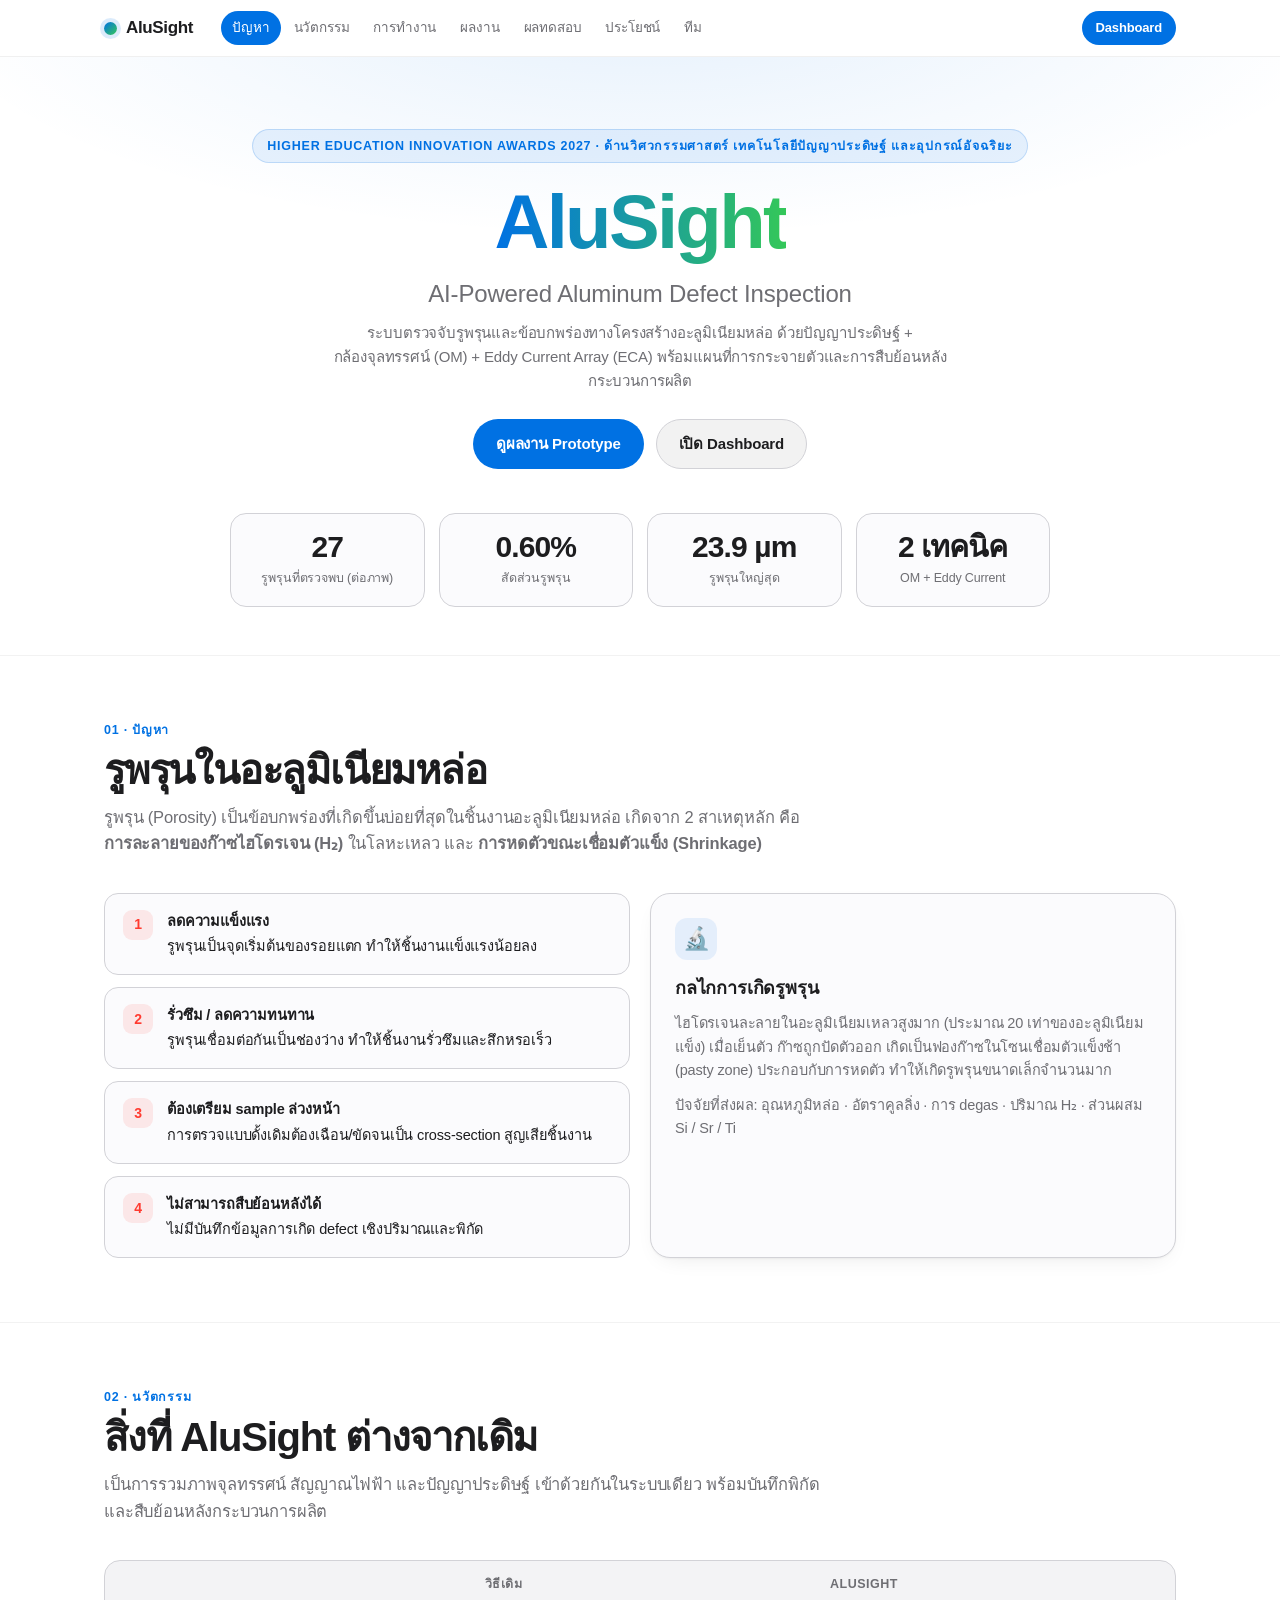
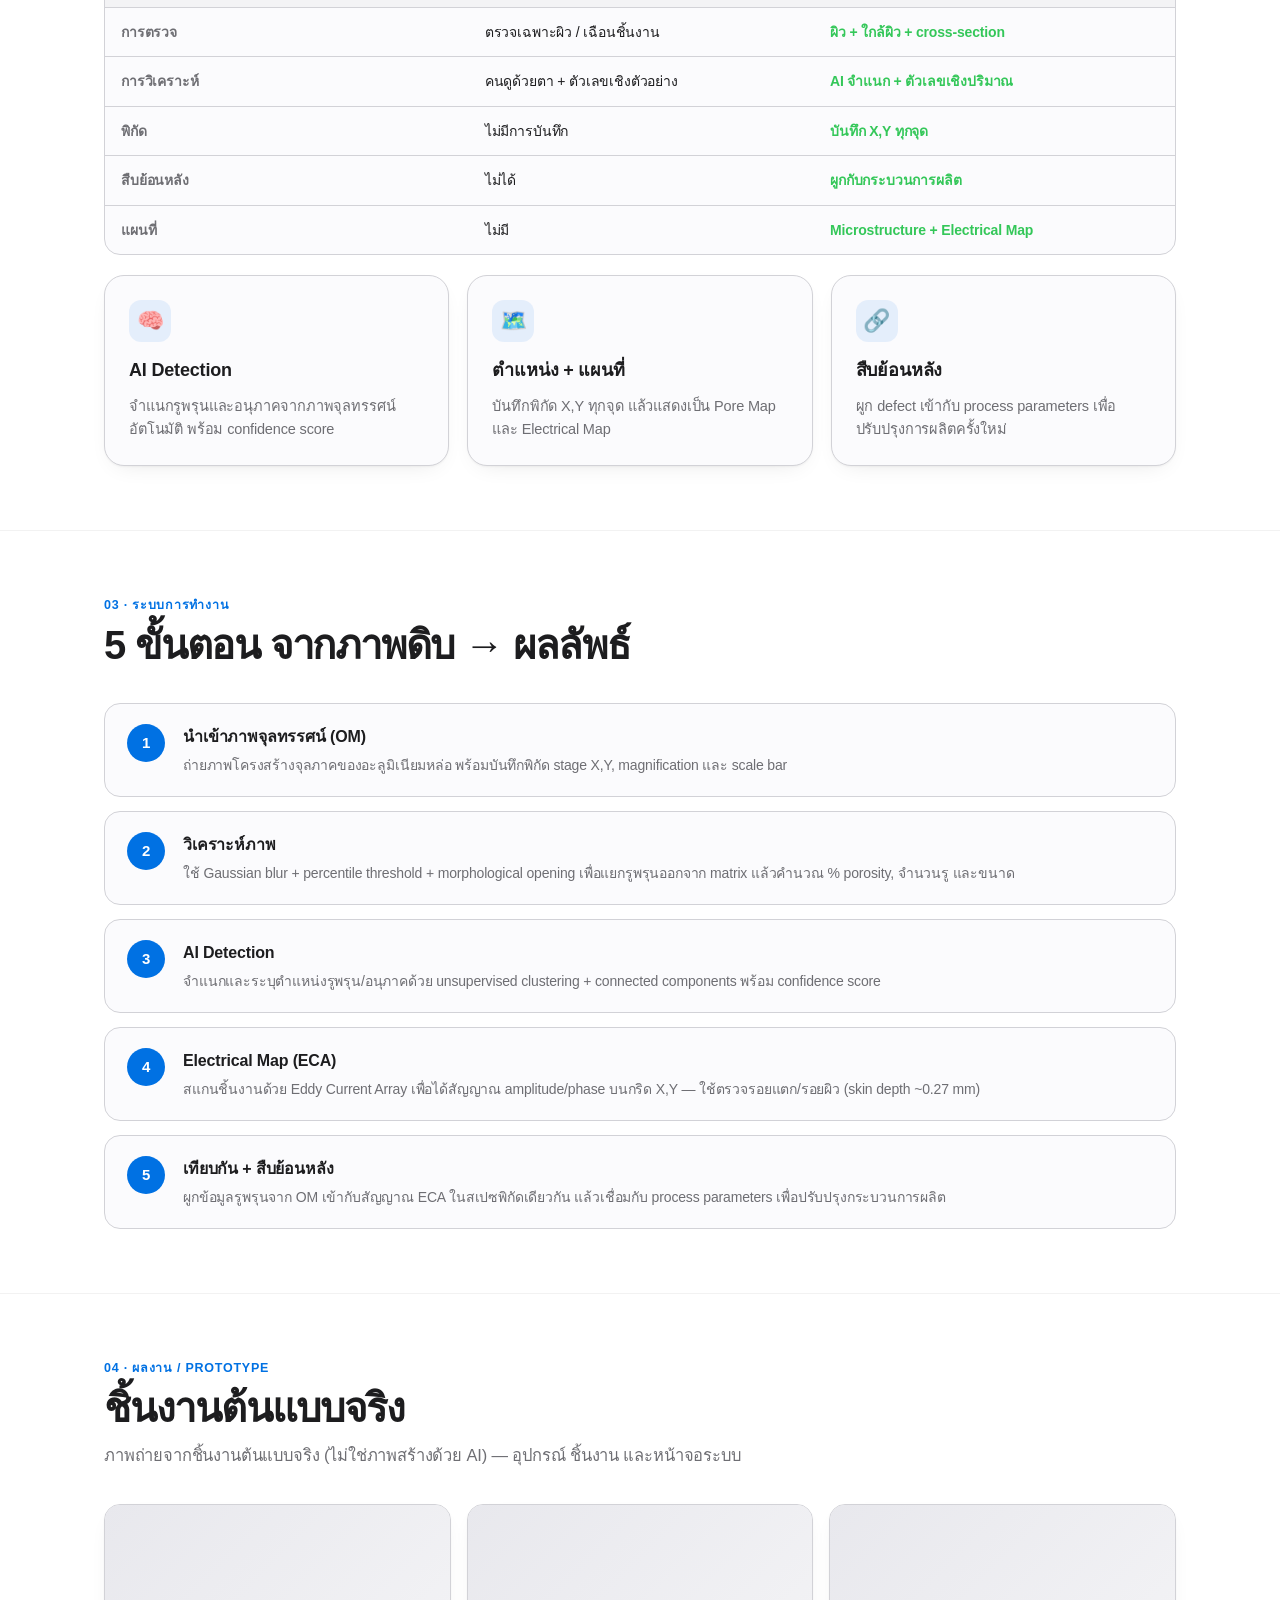
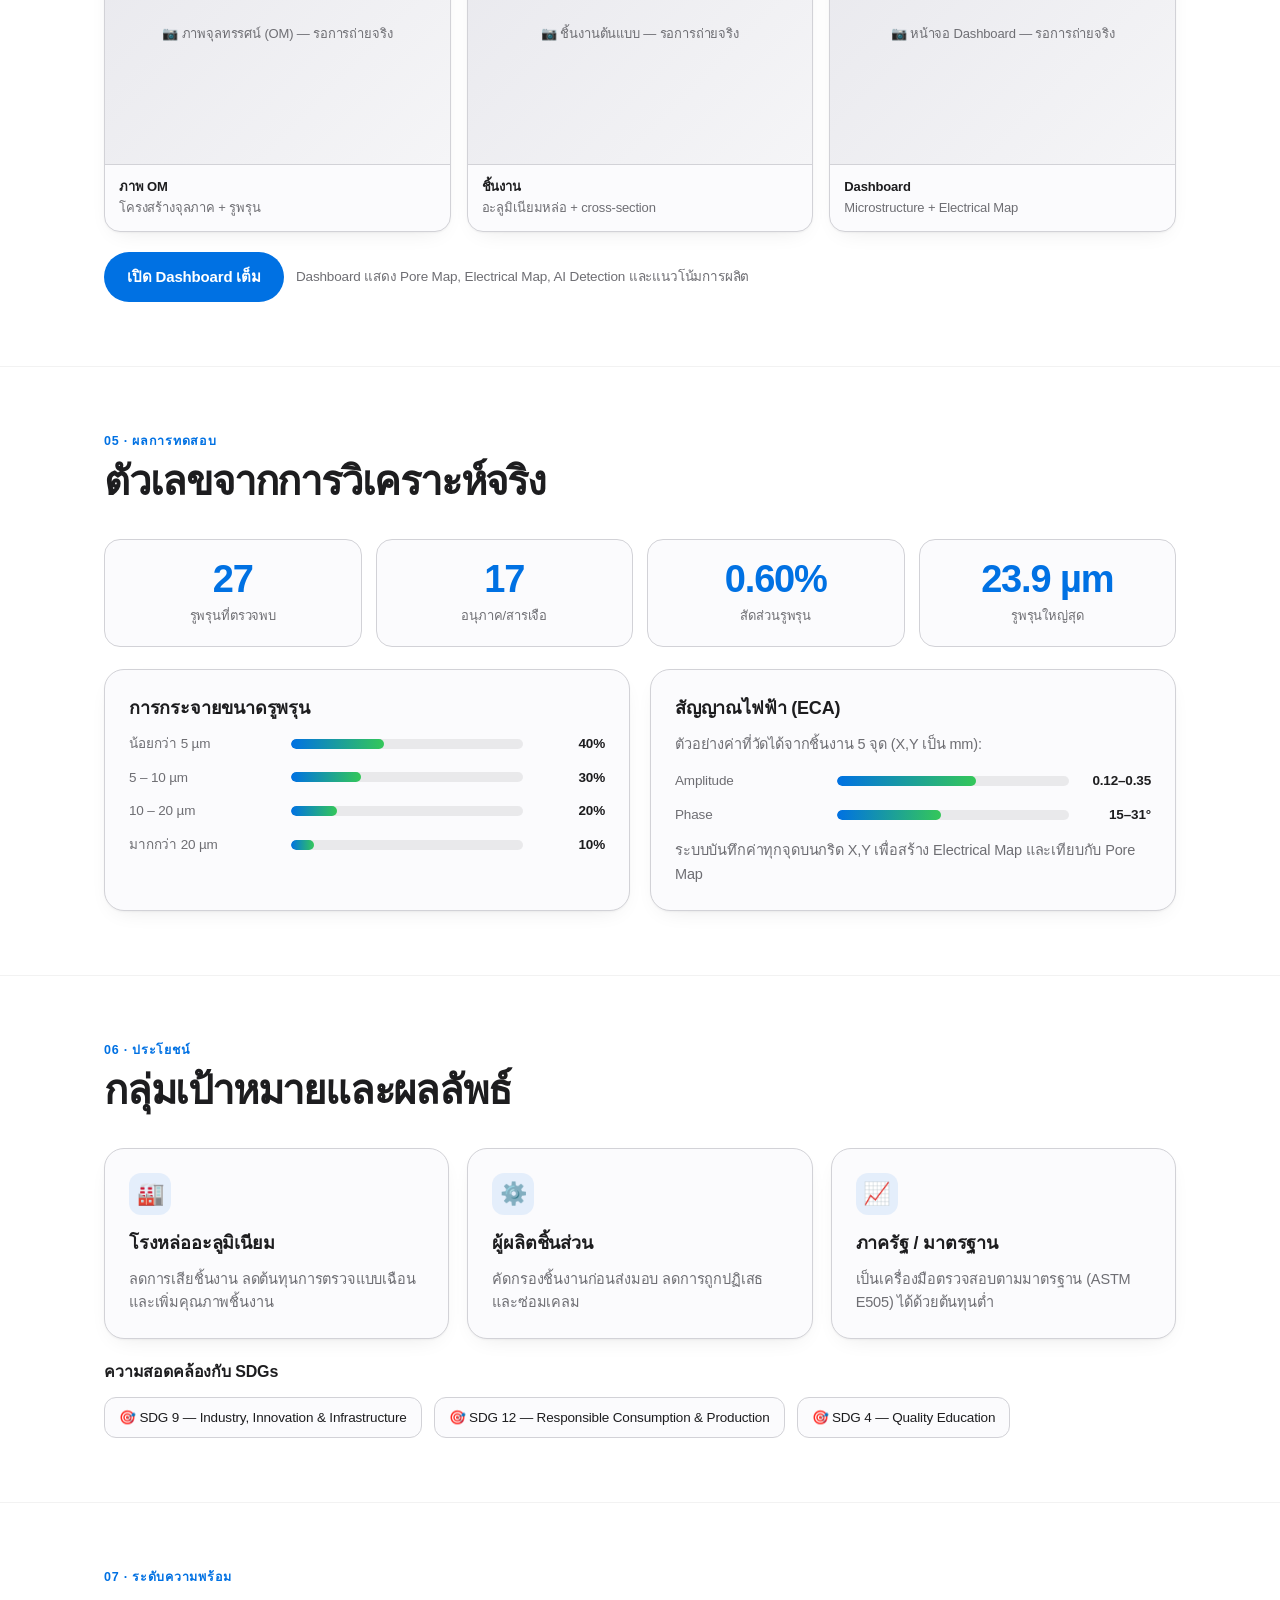
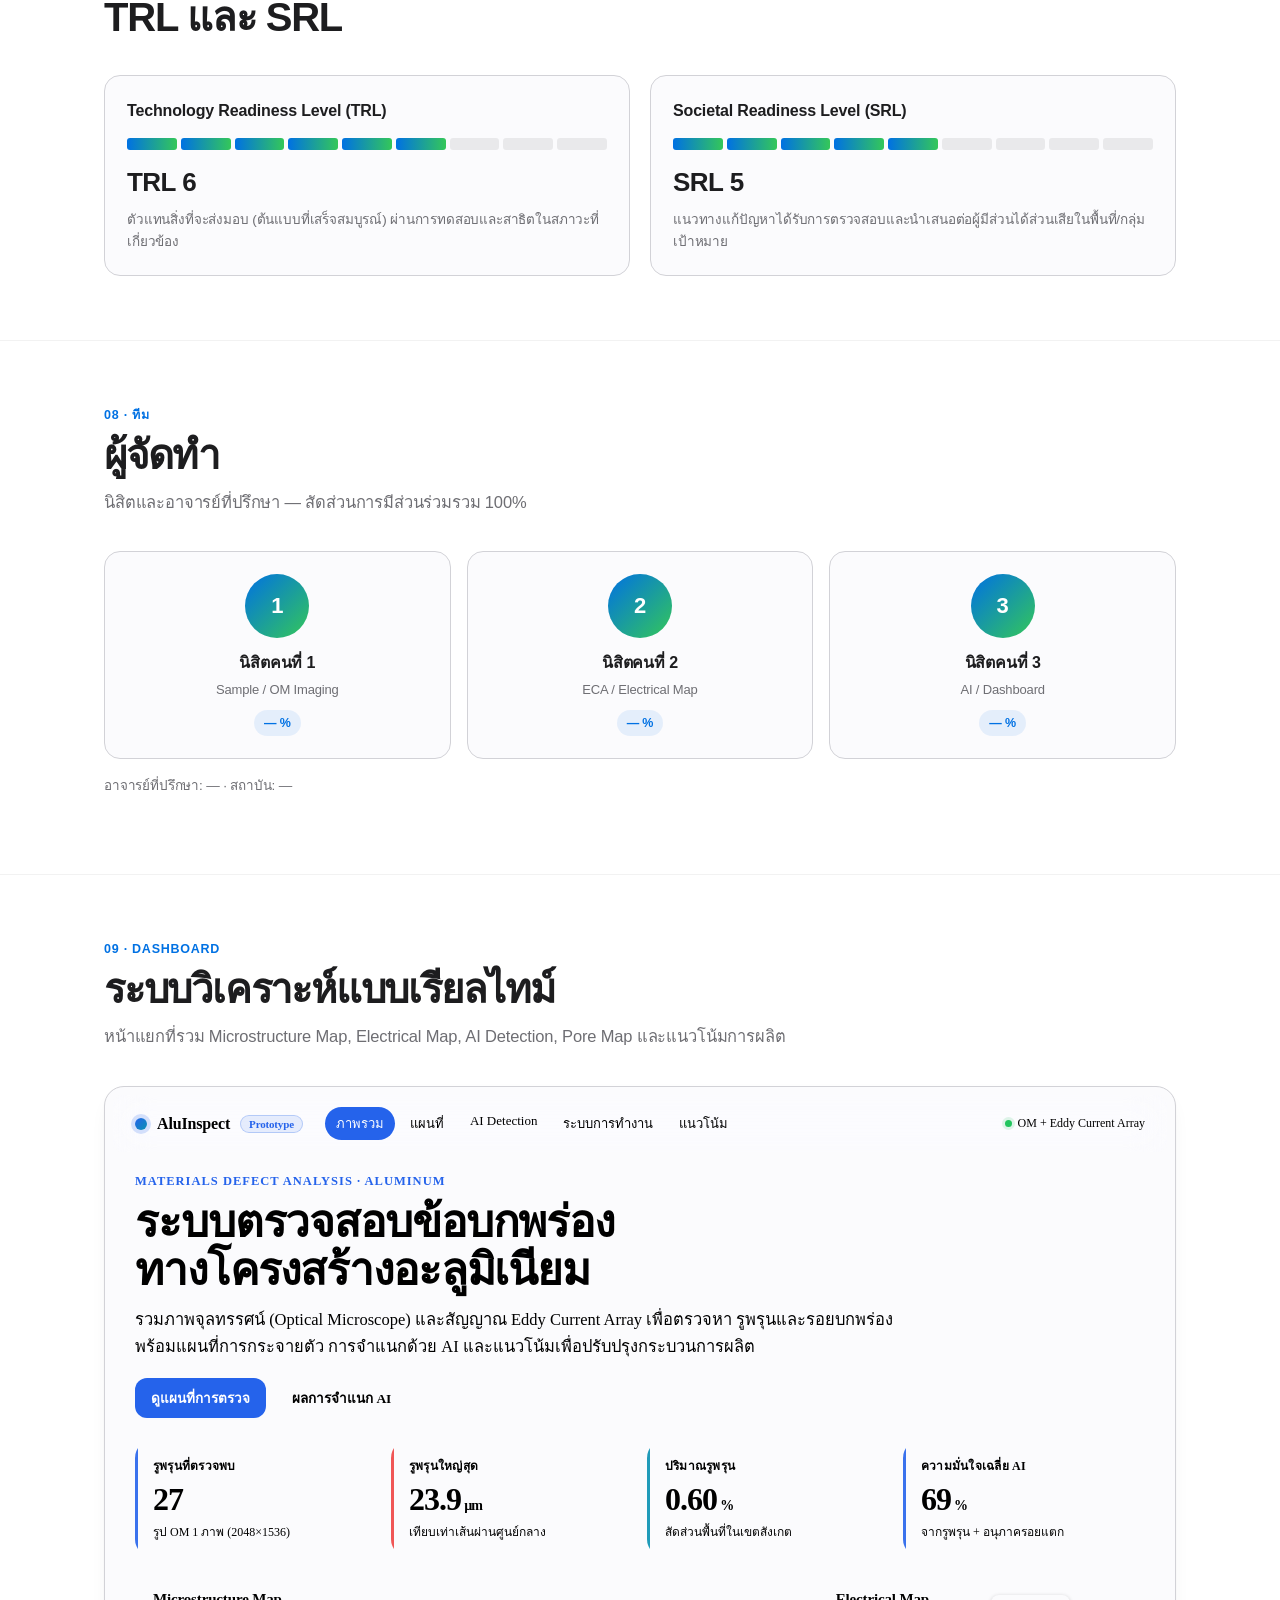
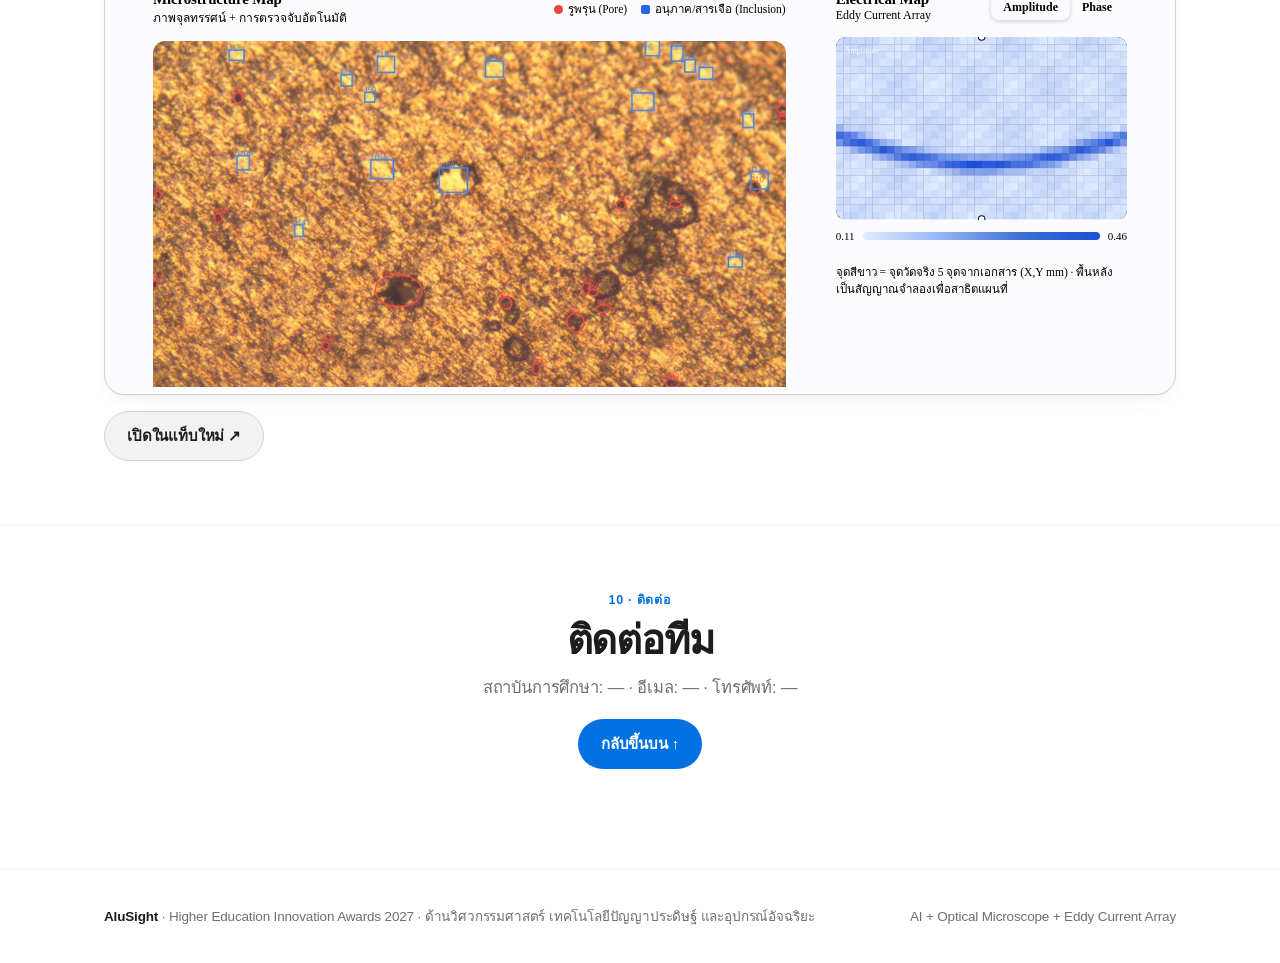
==== index.html @ 928a2cb1 "Initial commit: AluSight website + dashboard" ====
<!DOCTYPE html>
<html lang="th">
<head>
<meta charset="utf-8">
<meta name="viewport" content="width=device-width, initial-scale=1">
<title>AluSight — AI-Powered Aluminum Defect Inspection</title>
<meta name="description" content="AluSight ระบบตรวจจับรูพรุนและข้อบกพร่องทางโครงสร้างอะลูมิเนียมด้วยปัญญาประดิษฐ์ กล้องจุลทรรศน์ และ Eddy Current Array พร้อมแผนที่การกระจายและสืบย้อนหลังกระบวนการผลิต">
<meta property="og:title" content="AluSight — AI-Powered Aluminum Defect Inspection">
<meta property="og:description" content="ระบบตรวจจับรูพรุนและข้อบกพร่องในอะลูมิเนียมหล่อ ด้วย AI + Optical Microscope + Eddy Current Array">
<meta property="og:type" content="website">
<link rel="icon" href="data:image/svg+xml,<svg xmlns='http://www.w3.org/2000/svg' viewBox='0 0 100 100'><circle cx='50' cy='50' r='46' fill='%230071e3'/><circle cx='50' cy='50' r='20' fill='white'/></svg>">
<link rel="stylesheet" href="styles.css">
</head>
<body>

<!-- ============ NAV ============ -->
<nav class="nav">
  <div class="nav-in">
    <a class="brand" href="#top"><span class="dot"></span>AluSight</a>
    <div class="nav-links">
      <a href="#problem" class="active">ปัญหา</a>
      <a href="#innovation">นวัตกรรม</a>
      <a href="#how">การทำงาน</a>
      <a href="#prototype">ผลงาน</a>
      <a href="#results">ผลทดสอบ</a>
      <a href="#impact">ประโยชน์</a>
      <a href="#team">ทีม</a>
    </div>
    <div class="spacer"></div>
    <a class="cta" href="#dashboard">Dashboard</a>
  </div>
</nav>

<!-- ============ HERO ============ -->
<header class="hero" id="top">
  <div class="wrap">
    <span class="eyebrow">Higher Education Innovation Awards 2027 · ด้านวิศวกรรมศาสตร์ เทคโนโลยีปัญญาประดิษฐ์ และอุปกรณ์อัจฉริยะ</span>
    <h1><span class="grad">AluSight</span></h1>
    <p class="tag">AI-Powered Aluminum Defect Inspection</p>
    <p class="sub">ระบบตรวจจับรูพรุนและข้อบกพร่องทางโครงสร้างอะลูมิเนียมหล่อ ด้วยปัญญาประดิษฐ์ + กล้องจุลทรรศน์ (OM) + Eddy Current Array (ECA) พร้อมแผนที่การกระจายตัวและการสืบย้อนหลังกระบวนการผลิต</p>
    <div class="hero-actions">
      <a class="btn btn-primary" href="#prototype">ดูผลงาน Prototype</a>
      <a class="btn btn-ghost" href="#dashboard">เปิด Dashboard</a>
    </div>
    <div class="hero-stats">
      <div class="hstat"><div class="n">27</div><div class="l">รูพรุนที่ตรวจพบ (ต่อภาพ)</div></div>
      <div class="hstat"><div class="n">0.60%</div><div class="l">สัดส่วนรูพรุน</div></div>
      <div class="hstat"><div class="n">23.9 µm</div><div class="l">รูพรุนใหญ่สุด</div></div>
      <div class="hstat"><div class="n">2 เทคนิค</div><div class="l">OM + Eddy Current</div></div>
    </div>
  </div>
</header>

<!-- ============ PROBLEM ============ -->
<section id="problem">
  <div class="wrap">
    <div class="sec-head">
      <div class="sec-kicker">01 · ปัญหา</div>
      <h2 class="sec-title">รูพรุนในอะลูมิเนียมหล่อ</h2>
      <p class="sec-lead">รูพรุน (Porosity) เป็นข้อบกพร่องที่เกิดขึ้นบ่อยที่สุดในชิ้นงานอะลูมิเนียมหล่อ เกิดจาก 2 สาเหตุหลัก คือ <b>การละลายของก๊าซไฮโดรเจน (H₂)</b> ในโลหะเหลว และ <b>การหดตัวขณะเชื่อมตัวแข็ง (Shrinkage)</b></p>
    </div>
    <div class="grid2">
      <div class="problem-list">
        <div class="problem-item"><div class="k">1</div><div class="t"><b>ลดความแข็งแรง</b>รูพรุนเป็นจุดเริ่มต้นของรอยแตก ทำให้ชิ้นงานแข็งแรงน้อยลง</div></div>
        <div class="problem-item"><div class="k">2</div><div class="t"><b>รั่วซึม / ลดความทนทาน</b>รูพรุนเชื่อมต่อกันเป็นช่องว่าง ทำให้ชิ้นงานรั่วซึมและสึกหรอเร็ว</div></div>
        <div class="problem-item"><div class="k">3</div><div class="t"><b>ต้องเตรียม sample ล่วงหน้า</b>การตรวจแบบดั้งเดิมต้องเฉือน/ขัดจนเป็น cross-section สูญเสียชิ้นงาน</div></div>
        <div class="problem-item"><div class="k">4</div><div class="t"><b>ไม่สามารถสืบย้อนหลังได้</b>ไม่มีบันทึกข้อมูลการเกิด defect เชิงปริมาณและพิกัด</div></div>
    </div>
      <div class="card">
        <div class="ico">🔬</div>
        <h3>กลไกการเกิดรูพรุน</h3>
        <p>ไฮโดรเจนละลายในอะลูมิเนียมเหลวสูงมาก (ประมาณ 20 เท่าของอะลูมิเนียมแข็ง) เมื่อเย็นตัว ก๊าซถูกปัดตัวออก เกิดเป็นฟองก๊าซในโซนเชื่อมตัวแข็งช้า (pasty zone) ประกอบกับการหดตัว ทำให้เกิดรูพรุนขนาดเล็กจำนวนมาก</p>
        <p style="margin-top:12px">ปัจจัยที่ส่งผล: อุณหภูมิหล่อ · อัตราคูลลิ่ง · การ degas · ปริมาณ H₂ · ส่วนผสม Si / Sr / Ti</p>
      </div>
    </div>
  </div>
</section>

<!-- ============ INNOVATION ============ -->
<section id="innovation">
  <div class="wrap">
    <div class="sec-head">
      <div class="sec-kicker">02 · นวัตกรรม</div>
      <h2 class="sec-title">สิ่งที่ AluSight ต่างจากเดิม</h2>
      <p class="sec-lead">เป็นการรวมภาพจุลทรรศน์ สัญญาณไฟฟ้า และปัญญาประดิษฐ์ เข้าด้วยกันในระบบเดียว พร้อมบันทึกพิกัดและสืบย้อนหลังกระบวนการผลิต</p>
    </div>
    <table class="cmp">
      <thead><tr><th></th><th>วิธีเดิม</th><th>AluSight</th></tr></thead>
      <tbody>
        <tr><td>การตรวจ</td><td>ตรวจเฉพาะผิว / เฉือนชิ้นงาน</td><td class="yes">ผิว + ใกล้ผิว + cross-section</td></tr>
        <tr><td>การวิเคราะห์</td><td>คนดูด้วยตา + ตัวเลขเชิงตัวอย่าง</td><td class="yes">AI จำแนก + ตัวเลขเชิงปริมาณ</td></tr>
        <tr><td>พิกัด</td><td>ไม่มีการบันทึก</td><td class="yes">บันทึก X,Y ทุกจุด</td></tr>
        <tr><td>สืบย้อนหลัง</td><td>ไม่ได้</td><td class="yes">ผูกกับกระบวนการผลิต</td></tr>
        <tr><td>แผนที่</td><td>ไม่มี</td><td class="yes">Microstructure + Electrical Map</td></tr>
      </tbody>
    </table>
    <div class="grid3" style="margin-top:20px">
      <div class="card"><div class="ico">🧠</div><h3>AI Detection</h3><p>จำแนกรูพรุนและอนุภาคจากภาพจุลทรรศน์อัตโนมัติ พร้อม confidence score</p></div>
      <div class="card"><div class="ico">🗺️</div><h3>ตำแหน่ง + แผนที่</h3><p>บันทึกพิกัด X,Y ทุกจุด แล้วแสดงเป็น Pore Map และ Electrical Map</p></div>
      <div class="card"><div class="ico">🔗</div><h3>สืบย้อนหลัง</h3><p>ผูก defect เข้ากับ process parameters เพื่อปรับปรุงการผลิตครั้งใหม่</p></div>
    </div>
  </div>
</section>

<!-- ============ HOW IT WORKS ============ -->
<section id="how">
  <div class="wrap">
    <div class="sec-head">
      <div class="sec-kicker">03 · ระบบการทำงาน</div>
      <h2 class="sec-title">5 ขั้นตอน จากภาพดิบ → ผลลัพธ์</h2>
    </div>
    <div class="steps">
      <div class="step"><div class="num">1</div><div class="body"><h4>นำเข้าภาพจุลทรรศน์ (OM)</h4><p>ถ่ายภาพโครงสร้างจุลภาคของอะลูมิเนียมหล่อ พร้อมบันทึกพิกัด stage X,Y, magnification และ scale bar</p></div></div>
      <div class="step"><div class="num">2</div><div class="body"><h4>วิเคราะห์ภาพ</h4><p>ใช้ Gaussian blur + percentile threshold + morphological opening เพื่อแยกรูพรุนออกจาก matrix แล้วคำนวณ % porosity, จำนวนรู และขนาด</p></div></div>
      <div class="step"><div class="num">3</div><div class="body"><h4>AI Detection</h4><p>จำแนกและระบุตำแหน่งรูพรุน/อนุภาคด้วย unsupervised clustering + connected components พร้อม confidence score</p></div></div>
      <div class="step"><div class="num">4</div><div class="body"><h4>Electrical Map (ECA)</h4><p>สแกนชิ้นงานด้วย Eddy Current Array เพื่อได้สัญญาณ amplitude/phase บนกริด X,Y — ใช้ตรวจรอยแตก/รอยผิว (skin depth ~0.27 mm)</p></div></div>
      <div class="step"><div class="num">5</div><div class="body"><h4>เทียบกัน + สืบย้อนหลัง</h4><p>ผูกข้อมูลรูพรุนจาก OM เข้ากับสัญญาณ ECA ในสเปซพิกัดเดียวกัน แล้วเชื่อมกับ process parameters เพื่อปรับปรุงกระบวนการผลิต</p></div></div>
    </div>
  </div>
</section>

<!-- ============ PROTOTYPE ============ -->
<section id="prototype">
  <div class="wrap">
    <div class="sec-head">
      <div class="sec-kicker">04 · ผลงาน / Prototype</div>
      <h2 class="sec-title">ชิ้นงานต้นแบบจริง</h2>
      <p class="sec-lead">ภาพถ่ายจากชิ้นงานต้นแบบจริง (ไม่ใช่ภาพสร้างด้วย AI) — อุปกรณ์ ชิ้นงาน และหน้าจอระบบ</p>
    </div>
    <div class="gallery">
      <div class="gal"><div class="ph">📷 ภาพจุลทรรศน์ (OM) — รอการถ่ายจริง</div><div class="cap"><b>ภาพ OM</b><br>โครงสร้างจุลภาค + รูพรุน</div></div>
      <div class="gal"><div class="ph">📷 ชิ้นงานต้นแบบ — รอการถ่ายจริง</div><div class="cap"><b>ชิ้นงาน</b><br>อะลูมิเนียมหล่อ + cross-section</div></div>
      <div class="gal"><div class="ph">📷 หน้าจอ Dashboard — รอการถ่ายจริง</div><div class="cap"><b>Dashboard</b><br>Microstructure + Electrical Map</div></div>
    </div>
    <div style="margin-top:20px;display:flex;gap:12px;flex-wrap:wrap;align-items:center">
      <a class="btn btn-primary" href="dashboard.html">เปิด Dashboard เต็ม</a>
      <span style="font-size:13.5px;color:var(--muted)">Dashboard แสดง Pore Map, Electrical Map, AI Detection และแนวโน้มการผลิต</span>
    </div>
  </div>
</section>

<!-- ============ RESULTS ============ -->
<section id="results">
  <div class="wrap">
    <div class="sec-head">
      <div class="sec-kicker">05 · ผลการทดสอบ</div>
      <h2 class="sec-title">ตัวเลขจากการวิเคราะห์จริง</h2>
    </div>
    <div class="stat-row">
      <div class="stat"><div class="n">27</div><div class="l">รูพรุนที่ตรวจพบ</div></div>
      <div class="stat"><div class="n">17</div><div class="l">อนุภาค/สารเจือ</div></div>
      <div class="stat"><div class="n">0.60%</div><div class="l">สัดส่วนรูพรุน</div></div>
      <div class="stat"><div class="n">23.9 µm</div><div class="l">รูพรุนใหญ่สุด</div></div>
    </div>
    <div class="grid2">
      <div class="card">
        <h3>การกระจายขนาดรูพรุน</h3>
        <div class="bars">
          <div class="bar-row"><div class="lbl">น้อยกว่า 5 µm</div><div class="track"><div class="fill" style="width:40%"></div></div><div class="val">40%</div></div>
          <div class="bar-row"><div class="lbl">5 – 10 µm</div><div class="track"><div class="fill" style="width:30%"></div></div><div class="val">30%</div></div>
          <div class="bar-row"><div class="lbl">10 – 20 µm</div><div class="track"><div class="fill" style="width:20%"></div></div><div class="val">20%</div></div>
          <div class="bar-row"><div class="lbl">มากกว่า 20 µm</div><div class="track"><div class="fill" style="width:10%"></div></div><div class="val">10%</div></div>
        </div>
      </div>
      <div class="card">
        <h3>สัญญาณไฟฟ้า (ECA)</h3>
        <p>ตัวอย่างค่าที่วัดได้จากชิ้นงาน 5 จุด (X,Y เป็น mm):</p>
        <div class="bars" style="margin-top:14px">
          <div class="bar-row"><div class="lbl">Amplitude</div><div class="track"><div class="fill" style="width:60%"></div></div><div class="val">0.12–0.35</div></div>
          <div class="bar-row"><div class="lbl">Phase</div><div class="track"><div class="fill" style="width:45%"></div></div><div class="val">15–31°</div></div>
        </div>
        <p style="margin-top:14px">ระบบบันทึกค่าทุกจุดบนกริด X,Y เพื่อสร้าง Electrical Map และเทียบกับ Pore Map</p>
      </div>
    </div>
  </div>
</section>

<!-- ============ IMPACT ============ -->
<section id="impact">
  <div class="wrap">
    <div class="sec-head">
      <div class="sec-kicker">06 · ประโยชน์</div>
      <h2 class="sec-title">กลุ่มเป้าหมายและผลลัพธ์</h2>
    </div>
    <div class="grid3">
      <div class="card"><div class="ico">🏭</div><h3>โรงหล่ออะลูมิเนียม</h3><p>ลดการเสียชิ้นงาน ลดต้นทุนการตรวจแบบเฉือน และเพิ่มคุณภาพชิ้นงาน</p></div>
      <div class="card"><div class="ico">⚙️</div><h3>ผู้ผลิตชิ้นส่วน</h3><p>คัดกรองชิ้นงานก่อนส่งมอบ ลดการถูกปฏิเสธและซ่อมเคลม</p></div>
      <div class="card"><div class="ico">📈</div><h3>ภาครัฐ / มาตรฐาน</h3><p>เป็นเครื่องมือตรวจสอบตามมาตรฐาน (ASTM E505) ได้ด้วยต้นทุนต่ำ</p></div>
    </div>
    <div style="margin-top:20px">
      <h3 style="font-size:16px;margin:0 0 12px">ความสอดคล้องกับ SDGs</h3>
      <div class="sdg">
        <span class="pill">🎯 SDG 9 — Industry, Innovation & Infrastructure</span>
        <span class="pill">🎯 SDG 12 — Responsible Consumption & Production</span>
        <span class="pill">🎯 SDG 4 — Quality Education</span>
      </div>
    </div>
  </div>
</section>

<!-- ============ TRL ============ -->
<section id="trl">
  <div class="wrap">
    <div class="sec-head">
      <div class="sec-kicker">07 · ระดับความพร้อม</div>
      <h2 class="sec-title">TRL และ SRL</h2>
    </div>
    <div class="trl">
      <div class="trl-box">
        <h4>Technology Readiness Level (TRL)</h4>
        <div class="trl-scale"><div class="seg on"></div><div class="seg on"></div><div class="seg on"></div><div class="seg on"></div><div class="seg on"></div><div class="seg on"></div><div class="seg"></div><div class="seg"></div><div class="seg"></div></div>
        <div class="lvl">TRL 6</div>
        <div class="desc">ตัวแทนสิ่งที่จะส่งมอบ (ต้นแบบที่เสร็จสมบูรณ์) ผ่านการทดสอบและสาธิตในสภาวะที่เกี่ยวข้อง</div>
      </div>
      <div class="trl-box">
        <h4>Societal Readiness Level (SRL)</h4>
        <div class="trl-scale"><div class="seg on"></div><div class="seg on"></div><div class="seg on"></div><div class="seg on"></div><div class="seg on"></div><div class="seg"></div><div class="seg"></div><div class="seg"></div><div class="seg"></div></div>
        <div class="lvl">SRL 5</div>
        <div class="desc">แนวทางแก้ปัญหาได้รับการตรวจสอบและนำเสนอต่อผู้มีส่วนได้ส่วนเสียในพื้นที่/กลุ่มเป้าหมาย</div>
      </div>
    </div>
  </div>
</section>

<!-- ============ TEAM ============ -->
<section id="team">
  <div class="wrap">
    <div class="sec-head">
      <div class="sec-kicker">08 · ทีม</div>
      <h2 class="sec-title">ผู้จัดทำ</h2>
      <p class="sec-lead">นิสิตและอาจารย์ที่ปรึกษา — สัดส่วนการมีส่วนร่วมรวม 100%</p>
    </div>
    <div class="team">
      <div class="member"><div class="avatar">1</div><div class="name">นิสิตคนที่ 1</div><div class="role">Sample / OM Imaging</div><div class="pct">— %</div></div>
      <div class="member"><div class="avatar">2</div><div class="name">นิสิตคนที่ 2</div><div class="role">ECA / Electrical Map</div><div class="pct">— %</div></div>
      <div class="member"><div class="avatar">3</div><div class="name">นิสิตคนที่ 3</div><div class="role">AI / Dashboard</div><div class="pct">— %</div></div>
    </div>
    <p style="margin-top:16px;font-size:13.5px;color:var(--muted)">อาจารย์ที่ปรึกษา: — · สถาบัน: —</p>
  </div>
</section>

<!-- ============ DASHBOARD ============ -->
<section id="dashboard">
  <div class="wrap">
    <div class="sec-head">
      <div class="sec-kicker">09 · Dashboard</div>
      <h2 class="sec-title">ระบบวิเคราะห์แบบเรียลไทม์</h2>
      <p class="sec-lead">หน้าแยกที่รวม Microstructure Map, Electrical Map, AI Detection, Pore Map และแนวโน้มการผลิต</p>
    </div>
    <div class="card" style="padding:0;overflow:hidden">
      <iframe src="dashboard.html" style="width:100%;height:900px;border:0" title="AluSight Dashboard"></iframe>
    </div>
    <div style="margin-top:16px"><a class="btn btn-ghost" href="dashboard.html">เปิดในแท็บใหม่ ↗</a></div>
  </div>
</section>

<!-- ============ CONTACT ============ -->
<section id="contact">
  <div class="wrap">
    <div class="sec-head" style="text-align:center;margin-left:auto;margin-right:auto">
      <div class="sec-kicker">10 · ติดต่อ</div>
      <h2 class="sec-title">ติดต่อทีม</h2>
      <p class="sec-lead">สถาบันการศึกษา: — · อีเมล: — · โทรศัพท์: —</p>
      <div style="margin-top:18px"><a class="btn btn-primary" href="#top">กลับขึ้นบน ↑</a></div>
    </div>
  </div>
</section>

<footer>
  <div class="wrap in">
    <div><b>AluSight</b> · Higher Education Innovation Awards 2027 · ด้านวิศวกรรมศาสตร์ เทคโนโลยีปัญญาประดิษฐ์ และอุปกรณ์อัจฉริยะ</div>
    <div>AI + Optical Microscope + Eddy Current Array</div>
  </div>
</footer>

<script src="script.js"></script>
</body>
</html>
---- styles.css ----
/* ============ AluSight — design system ============ */
:root{
  --bg:#ffffff;
  --surface:#f5f5f7;
  --surface-2:#fbfbfd;
  --text:#1d1d1f;
  --muted:#6e6e73;
  --accent:#0071e3;
  --accent-d:#0062c3;
  --border:#d2d2d7;
  --green:#34c759;
  --red:#ff3b30;
  --orange:#ff9500;
  --purple:#af52de;
  --radius:20px;
  --maxw:1120px;
  --shadow:0 1px 2px rgba(0,0,0,.04),0 8px 24px -12px rgba(0,0,0,.12);
}
*{box-sizing:border-box}
html{scroll-behavior:smooth;-webkit-text-size-adjust:100%}
body{
  margin:0;
  font-family:-apple-system,BlinkMacSystemFont,"SF Pro Display","Segoe UI",Roboto,"Helvetica Neue",Arial,"Noto Sans Thai",sans-serif;
  color:var(--text);
  background:var(--bg);
  line-height:1.6;
  letter-spacing:-.01em;
  -webkit-font-smoothing:antialiased;
}
img{max-width:100%;display:block}
a{color:var(--accent);text-decoration:none}
a:hover{text-decoration:underline}
.wrap{max-width:var(--maxw);margin:0 auto;padding:0 24px}

/* ---------- nav ---------- */
.nav{
  position:sticky;top:0;z-index:50;
  background:rgba(255,255,255,.72);
  -webkit-backdrop-filter:saturate(180%) blur(20px);
  backdrop-filter:saturate(180%) blur(20px);
  border-bottom:1px solid rgba(0,0,0,.06);
}
.nav-in{display:flex;align-items:center;gap:18px;height:56px;max-width:var(--maxw);margin:0 auto;padding:0 24px}
.brand{display:flex;align-items:center;gap:9px;font-weight:700;font-size:17px;letter-spacing:-.02em;color:var(--text)}
.brand .dot{width:13px;height:13px;border-radius:50%;background:linear-gradient(135deg,#0071e3,#34c759);box-shadow:0 0 0 4px rgba(0,113,227,.14)}
.nav-links{display:flex;gap:2px;margin-left:10px;flex-wrap:wrap}
.nav-links a{font-size:13.5px;color:var(--muted);padding:6px 11px;border-radius:999px}
.nav-links a:hover{color:var(--text);background:rgba(0,0,0,.05);text-decoration:none}
.nav-links a.active{color:#fff;background:var(--accent)}
.nav .spacer{flex:1}
.nav .cta{font-size:13px;font-weight:600;color:#fff;background:var(--accent);padding:7px 14px;border-radius:999px}
.nav .cta:hover{background:var(--accent-d);text-decoration:none}

/* ---------- hero ---------- */
.hero{padding:72px 0 48px;text-align:center;background:
  radial-gradient(1200px 400px at 50% -10%,rgba(0,113,227,.10),transparent 60%),var(--bg)}
.eyebrow{display:inline-block;font-size:12.5px;font-weight:700;letter-spacing:.06em;text-transform:uppercase;color:var(--accent);background:rgba(0,113,227,.09);border:1px solid rgba(0,113,227,.18);padding:6px 14px;border-radius:999px;margin-bottom:20px}
.hero h1{font-size:clamp(40px,7vw,76px);line-height:1.02;letter-spacing:-.035em;margin:0 0 14px;font-weight:800}
.hero h1 .grad{background:linear-gradient(90deg,#0071e3,#34c759);-webkit-background-clip:text;background-clip:text;color:transparent}
.hero .tag{font-size:clamp(17px,2.4vw,24px);color:var(--muted);max-width:760px;margin:0 auto 8px;font-weight:500}
.hero .sub{font-size:15px;color:var(--muted);max-width:640px;margin:0 auto 26px}
.hero-actions{display:flex;gap:12px;justify-content:center;flex-wrap:wrap}
.btn{display:inline-flex;align-items:center;gap:8px;font-size:15px;font-weight:600;padding:12px 22px;border-radius:999px;border:1px solid transparent;cursor:pointer;transition:.15s}
.btn-primary{background:var(--accent);color:#fff}
.btn-primary:hover{background:var(--accent-d);text-decoration:none;transform:translateY(-1px)}
.btn-ghost{background:rgba(0,0,0,.05);color:var(--text);border-color:var(--border)}
.btn-ghost:hover{background:rgba(0,0,0,.08);text-decoration:none}
.hero-stats{display:grid;grid-template-columns:repeat(4,1fr);gap:14px;max-width:820px;margin:44px auto 0}
.hstat{background:var(--surface-2);border:1px solid var(--border);border-radius:16px;padding:18px 14px}
.hstat .n{font-size:clamp(22px,3vw,30px);font-weight:800;letter-spacing:-.03em;line-height:1}
.hstat .l{font-size:12.5px;color:var(--muted);margin-top:6px}

/* ---------- sections ---------- */
section{padding:64px 0;border-top:1px solid rgba(0,0,0,.05)}
.sec-head{max-width:720px;margin-bottom:36px}
.sec-kicker{font-size:12.5px;font-weight:700;letter-spacing:.06em;text-transform:uppercase;color:var(--accent);margin-bottom:8px}
.sec-title{font-size:clamp(26px,4vw,40px);line-height:1.1;letter-spacing:-.03em;margin:0 0 12px;font-weight:800}
.sec-lead{font-size:16.5px;color:var(--muted);margin:0}
.grid2{display:grid;grid-template-columns:1fr 1fr;gap:20px}
.grid3{display:grid;grid-template-columns:repeat(3,1fr);gap:18px}
.card{background:var(--surface-2);border:1px solid var(--border);border-radius:var(--radius);padding:24px;box-shadow:var(--shadow)}
.card h3{font-size:18px;margin:0 0 10px;letter-spacing:-.01em}
.card p{margin:0;color:var(--muted);font-size:14.5px}
.card .ico{width:42px;height:42px;border-radius:12px;display:flex;align-items:center;justify-content:center;font-size:22px;margin-bottom:14px;background:rgba(0,113,227,.09)}

/* ---------- problem ---------- */
.problem-list{display:flex;flex-direction:column;gap:12px}
.problem-item{display:flex;gap:14px;padding:16px 18px;background:var(--surface-2);border:1px solid var(--border);border-radius:14px}
.problem-item .k{flex-shrink:0;width:30px;height:30px;border-radius:9px;background:rgba(255,59,48,.1);color:var(--red);display:flex;align-items:center;justify-content:center;font-weight:800;font-size:14px}
.problem-item .t{font-size:14.5px}
.problem-item .t b{display:block;margin-bottom:2px}

/* ---------- compare table ---------- */
.cmp{width:100%;border-collapse:separate;border-spacing:0;background:var(--surface-2);border:1px solid var(--border);border-radius:16px;overflow:hidden;font-size:14px}
.cmp th,.cmp td{padding:13px 16px;text-align:left;border-bottom:1px solid var(--border)}
.cmp th{background:rgba(0,0,0,.03);font-size:12.5px;text-transform:uppercase;letter-spacing:.04em;color:var(--muted)}
.cmp tr:last-child td{border-bottom:0}
.cmp td:first-child{font-weight:600;color:var(--muted);width:34%}
.cmp .yes{color:var(--green);font-weight:700}
.cmp .no{color:var(--red);font-weight:700}

/* ---------- steps ---------- */
.steps{display:flex;flex-direction:column;gap:14px}
.step{display:flex;gap:18px;padding:20px 22px;background:var(--surface-2);border:1px solid var(--border);border-radius:16px;align-items:flex-start}
.step .num{flex-shrink:0;width:38px;height:38px;border-radius:50%;background:var(--accent);color:#fff;display:flex;align-items:center;justify-content:center;font-weight:800;font-size:15px}
.step .body h4{margin:0 0 4px;font-size:16px}
.step .body p{margin:0;color:var(--muted);font-size:14px}

/* ---------- prototype / gallery ---------- */
.gallery{display:grid;grid-template-columns:repeat(3,1fr);gap:16px}
.gal{background:var(--surface-2);border:1px solid var(--border);border-radius:16px;overflow:hidden;box-shadow:var(--shadow)}
.gal .ph{aspect-ratio:4/3;background:linear-gradient(135deg,#e8e8ed,#f5f5f7);display:flex;align-items:center;justify-content:center;color:var(--muted);font-size:13px;text-align:center;padding:12px}
.gal img{width:100%;aspect-ratio:4/3;object-fit:cover}
.gal .cap{padding:12px 14px;font-size:13px;color:var(--muted);border-top:1px solid var(--border)}
.gal .cap b{color:var(--text)}

/* ---------- results ---------- */
.stat-row{display:grid;grid-template-columns:repeat(4,1fr);gap:14px;margin-bottom:22px}
.stat{background:var(--surface-2);border:1px solid var(--border);border-radius:16px;padding:20px;text-align:center}
.stat .n{font-size:clamp(26px,3.6vw,38px);font-weight:800;letter-spacing:-.03em;line-height:1;color:var(--accent)}
.stat .l{font-size:13px;color:var(--muted);margin-top:8px}
.bars{display:flex;flex-direction:column;gap:12px;margin-top:10px}
.bar-row{display:grid;grid-template-columns:150px 1fr 70px;gap:12px;align-items:center;font-size:13.5px}
.bar-row .lbl{color:var(--muted)}
.bar-row .track{height:10px;border-radius:5px;background:rgba(0,0,0,.07);overflow:hidden}
.bar-row .fill{height:100%;border-radius:5px;background:linear-gradient(90deg,#0071e3,#34c759)}
.bar-row .val{text-align:right;font-weight:700}

/* ---------- TRL ---------- */
.trl{display:grid;grid-template-columns:1fr 1fr;gap:20px}
.trl-box{background:var(--surface-2);border:1px solid var(--border);border-radius:16px;padding:22px}
.trl-box h4{margin:0 0 14px;font-size:16px}
.trl-scale{display:flex;gap:4px;margin-bottom:12px}
.trl-scale .seg{flex:1;height:12px;border-radius:3px;background:rgba(0,0,0,.07)}
.trl-scale .seg.on{background:linear-gradient(90deg,#0071e3,#34c759)}
.trl-box .lvl{font-size:26px;font-weight:800;letter-spacing:-.02em}
.trl-box .desc{font-size:13.5px;color:var(--muted);margin-top:6px}

/* ---------- team ---------- */
.team{display:grid;grid-template-columns:repeat(3,1fr);gap:16px}
.member{background:var(--surface-2);border:1px solid var(--border);border-radius:16px;padding:22px;text-align:center}
.member .avatar{width:64px;height:64px;border-radius:50%;background:linear-gradient(135deg,#0071e3,#34c759);color:#fff;display:flex;align-items:center;justify-content:center;font-weight:800;font-size:22px;margin:0 auto 12px}
.member .name{font-weight:700;font-size:16px}
.member .role{font-size:13px;color:var(--muted);margin-top:4px}
.member .pct{display:inline-block;margin-top:10px;font-size:12.5px;font-weight:700;color:var(--accent);background:rgba(0,113,227,.09);padding:3px 10px;border-radius:999px}

/* ---------- SDG ---------- */
.sdg{display:flex;gap:12px;flex-wrap:wrap}
.sdg .pill{font-size:13.5px;padding:9px 14px;border-radius:12px;background:var(--surface-2);border:1px solid var(--border)}

/* ---------- footer ---------- */
footer{border-top:1px solid rgba(0,0,0,.06);padding:36px 0;color:var(--muted);font-size:13.5px}
footer .in{display:flex;gap:24px;flex-wrap:wrap;justify-content:space-between;align-items:center}
footer b{color:var(--text)}

/* ---------- responsive ---------- */
@media (max-width:900px){
  .hero-stats,.stat-row{grid-template-columns:repeat(2,1fr)}
  .grid2,.grid3,.gallery,.team,.trl{grid-template-columns:1fr}
  .nav-links{display:none}
  section{padding:48px 0}
  .bar-row{grid-template-columns:110px 1fr 56px}
}
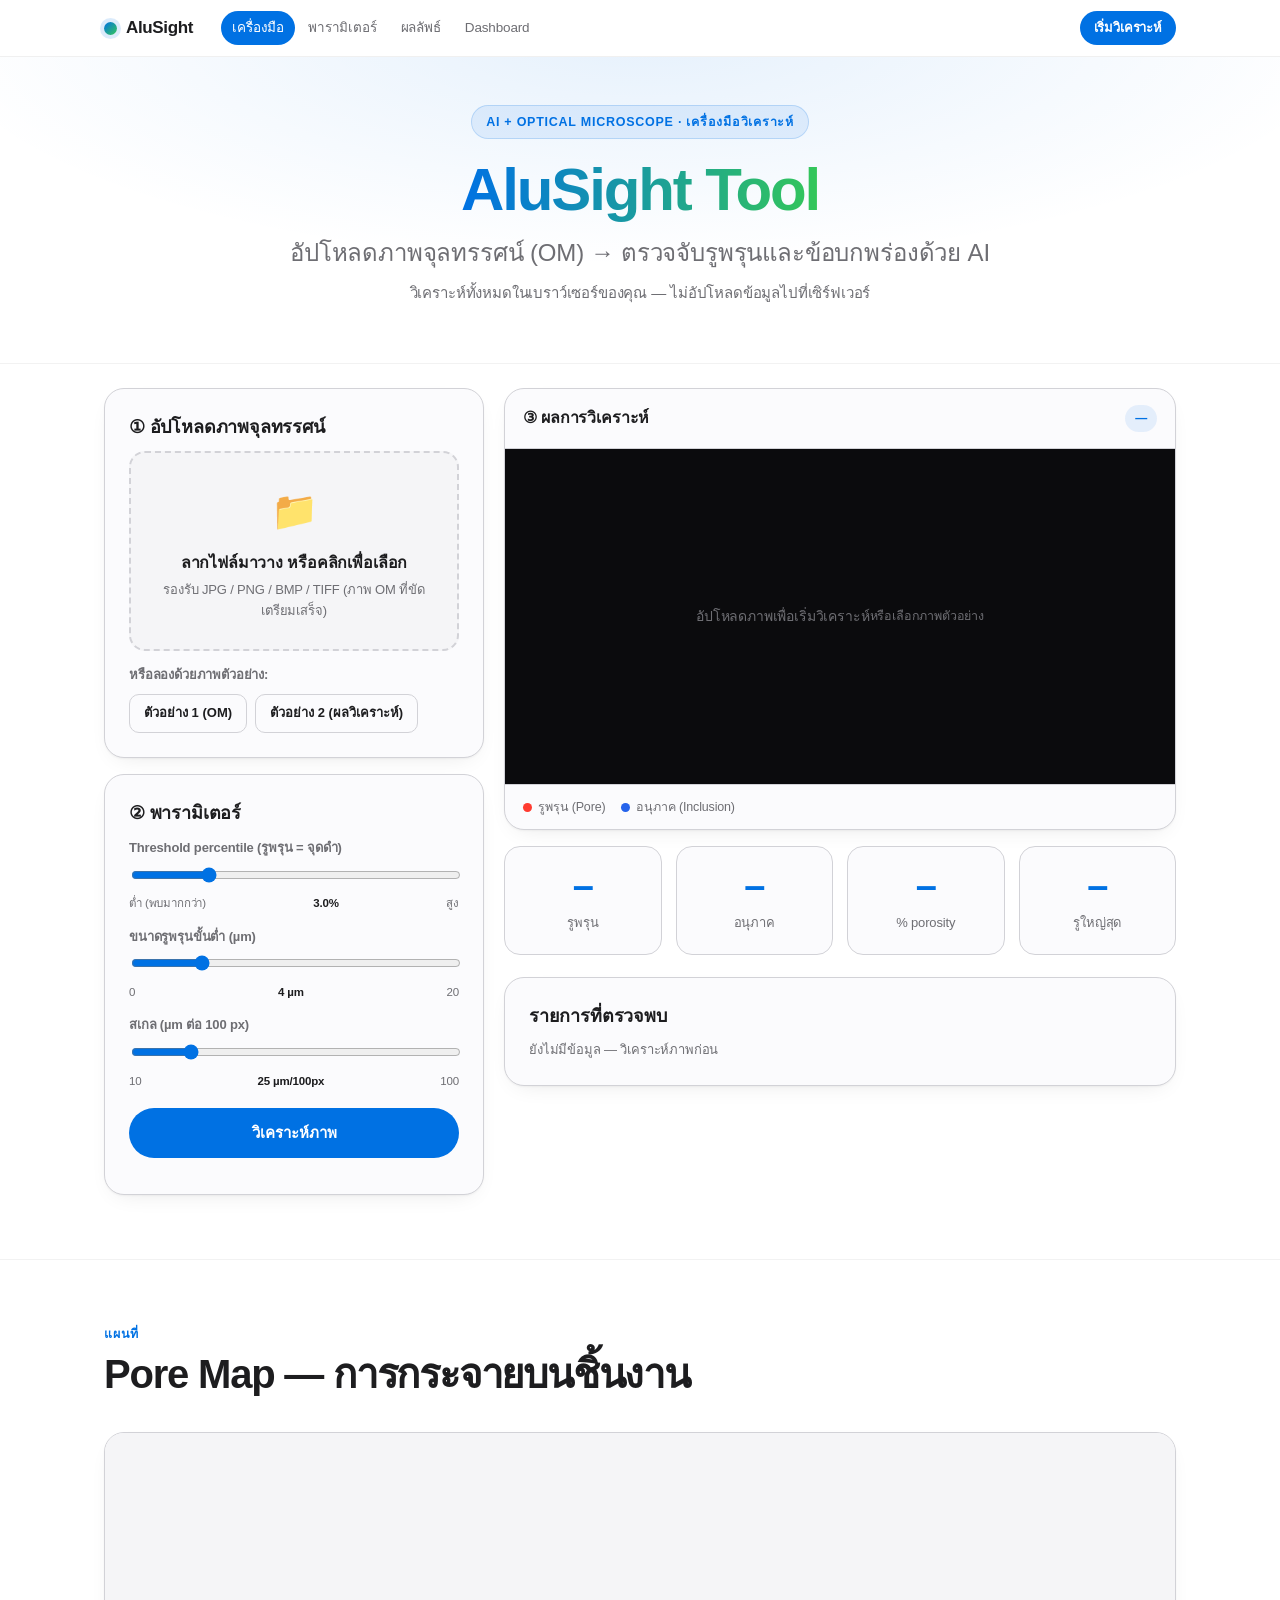
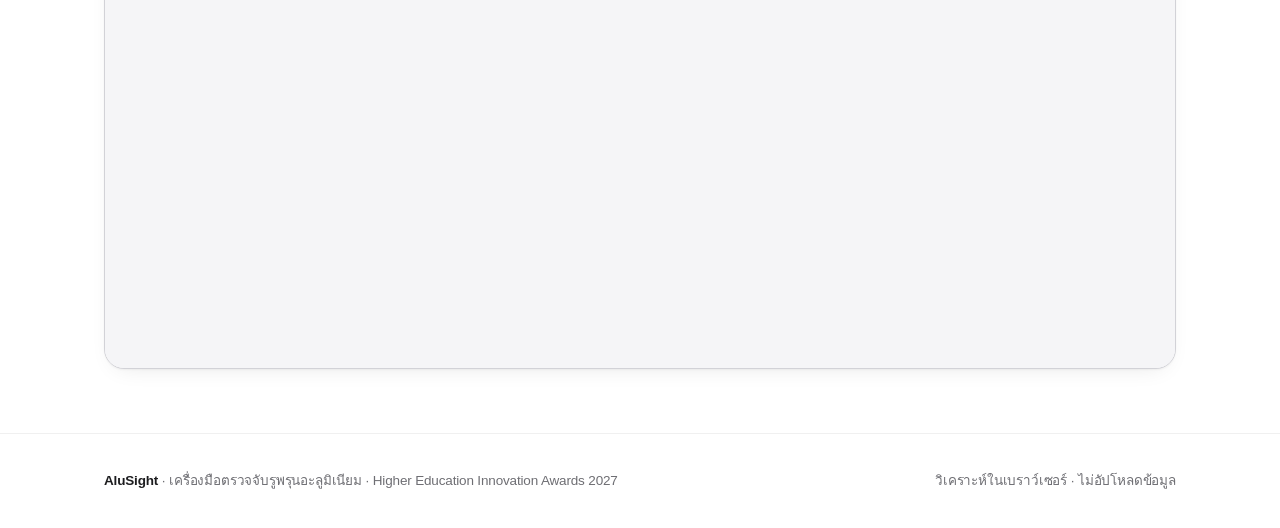
==== commit 240116d9: "Add interactive defect-inspection tool (client-side analysis)" ====
--- a/index.html
+++ b/index.html
@@ -3,276 +3,135 @@
 <head>
 <meta charset="utf-8">
 <meta name="viewport" content="width=device-width, initial-scale=1">
-<title>AluSight — AI-Powered Aluminum Defect Inspection</title>
-<meta name="description" content="AluSight ระบบตรวจจับรูพรุนและข้อบกพร่องทางโครงสร้างอะลูมิเนียมด้วยปัญญาประดิษฐ์ กล้องจุลทรรศน์ และ Eddy Current Array พร้อมแผนที่การกระจายและสืบย้อนหลังกระบวนการผลิต">
-<meta property="og:title" content="AluSight — AI-Powered Aluminum Defect Inspection">
-<meta property="og:description" content="ระบบตรวจจับรูพรุนและข้อบกพร่องในอะลูมิเนียมหล่อ ด้วย AI + Optical Microscope + Eddy Current Array">
-<meta property="og:type" content="website">
+<title>AluSight — เครื่องมือตรวจจับรูพรุนอะลูมิเนียม</title>
+<meta name="description" content="AluSight เครื่องมืออัปโหลดภาพจุลทรรศน์และตรวจจับรูพรุน/ข้อบกพร่องในอะลูมิเนียมหล่อ ด้วย AI และ image analysis">
+<meta property="og:title" content="AluSight — เครื่องมือตรวจจับรูพรุนอะลูมิเนียม">
+<meta property="og:description" content="อัปโหลดภาพ OM → ตรวจจับรูพรุนด้วย AI → ดูแผนที่และสถิติ">
 <link rel="icon" href="data:image/svg+xml,<svg xmlns='http://www.w3.org/2000/svg' viewBox='0 0 100 100'><circle cx='50' cy='50' r='46' fill='%230071e3'/><circle cx='50' cy='50' r='20' fill='white'/></svg>">
 <link rel="stylesheet" href="styles.css">
 </head>
 <body>
 
-<!-- ============ NAV ============ -->
 <nav class="nav">
   <div class="nav-in">
     <a class="brand" href="#top"><span class="dot"></span>AluSight</a>
     <div class="nav-links">
-      <a href="#problem" class="active">ปัญหา</a>
-      <a href="#innovation">นวัตกรรม</a>
-      <a href="#how">การทำงาน</a>
-      <a href="#prototype">ผลงาน</a>
-      <a href="#results">ผลทดสอบ</a>
-      <a href="#impact">ประโยชน์</a>
-      <a href="#team">ทีม</a>
+      <a href="#tool" class="active">เครื่องมือ</a>
+      <a href="#params">พารามิเตอร์</a>
+      <a href="#results">ผลลัพธ์</a>
+      <a href="dashboard.html">Dashboard</a>
     </div>
     <div class="spacer"></div>
-    <a class="cta" href="#dashboard">Dashboard</a>
+    <a class="cta" href="#tool">เริ่มวิเคราะห์</a>
   </div>
 </nav>
 
-<!-- ============ HERO ============ -->
-<header class="hero" id="top">
+<header class="hero" id="top" style="padding:48px 0 32px">
   <div class="wrap">
-    <span class="eyebrow">Higher Education Innovation Awards 2027 · ด้านวิศวกรรมศาสตร์ เทคโนโลยีปัญญาประดิษฐ์ และอุปกรณ์อัจฉริยะ</span>
-    <h1><span class="grad">AluSight</span></h1>
-    <p class="tag">AI-Powered Aluminum Defect Inspection</p>
-    <p class="sub">ระบบตรวจจับรูพรุนและข้อบกพร่องทางโครงสร้างอะลูมิเนียมหล่อ ด้วยปัญญาประดิษฐ์ + กล้องจุลทรรศน์ (OM) + Eddy Current Array (ECA) พร้อมแผนที่การกระจายตัวและการสืบย้อนหลังกระบวนการผลิต</p>
-    <div class="hero-actions">
-      <a class="btn btn-primary" href="#prototype">ดูผลงาน Prototype</a>
-      <a class="btn btn-ghost" href="#dashboard">เปิด Dashboard</a>
-    </div>
-    <div class="hero-stats">
-      <div class="hstat"><div class="n">27</div><div class="l">รูพรุนที่ตรวจพบ (ต่อภาพ)</div></div>
-      <div class="hstat"><div class="n">0.60%</div><div class="l">สัดส่วนรูพรุน</div></div>
-      <div class="hstat"><div class="n">23.9 µm</div><div class="l">รูพรุนใหญ่สุด</div></div>
-      <div class="hstat"><div class="n">2 เทคนิค</div><div class="l">OM + Eddy Current</div></div>
-    </div>
+    <span class="eyebrow">AI + Optical Microscope · เครื่องมือวิเคราะห์</span>
+    <h1 style="font-size:clamp(34px,5.5vw,60px)"><span class="grad">AluSight Tool</span></h1>
+    <p class="tag">อัปโหลดภาพจุลทรรศน์ (OM) → ตรวจจับรูพรุนและข้อบกพร่องด้วย AI</p>
+    <p class="sub">วิเคราะห์ทั้งหมดในเบราว์เซอร์ของคุณ — ไม่อัปโหลดข้อมูลไปที่เซิร์ฟเวอร์</p>
   </div>
 </header>
 
-<!-- ============ PROBLEM ============ -->
-<section id="problem">
+<!-- ============ TOOL ============ -->
+<section id="tool" style="padding-top:24px">
   <div class="wrap">
-    <div class="sec-head">
-      <div class="sec-kicker">01 · ปัญหา</div>
-      <h2 class="sec-title">รูพรุนในอะลูมิเนียมหล่อ</h2>
-      <p class="sec-lead">รูพรุน (Porosity) เป็นข้อบกพร่องที่เกิดขึ้นบ่อยที่สุดในชิ้นงานอะลูมิเนียมหล่อ เกิดจาก 2 สาเหตุหลัก คือ <b>การละลายของก๊าซไฮโดรเจน (H₂)</b> ในโลหะเหลว และ <b>การหดตัวขณะเชื่อมตัวแข็ง (Shrinkage)</b></p>
-    </div>
-    <div class="grid2">
-      <div class="problem-list">
-        <div class="problem-item"><div class="k">1</div><div class="t"><b>ลดความแข็งแรง</b>รูพรุนเป็นจุดเริ่มต้นของรอยแตก ทำให้ชิ้นงานแข็งแรงน้อยลง</div></div>
-        <div class="problem-item"><div class="k">2</div><div class="t"><b>รั่วซึม / ลดความทนทาน</b>รูพรุนเชื่อมต่อกันเป็นช่องว่าง ทำให้ชิ้นงานรั่วซึมและสึกหรอเร็ว</div></div>
-        <div class="problem-item"><div class="k">3</div><div class="t"><b>ต้องเตรียม sample ล่วงหน้า</b>การตรวจแบบดั้งเดิมต้องเฉือน/ขัดจนเป็น cross-section สูญเสียชิ้นงาน</div></div>
-        <div class="problem-item"><div class="k">4</div><div class="t"><b>ไม่สามารถสืบย้อนหลังได้</b>ไม่มีบันทึกข้อมูลการเกิด defect เชิงปริมาณและพิกัด</div></div>
-    </div>
-      <div class="card">
-        <div class="ico">🔬</div>
-        <h3>กลไกการเกิดรูพรุน</h3>
-        <p>ไฮโดรเจนละลายในอะลูมิเนียมเหลวสูงมาก (ประมาณ 20 เท่าของอะลูมิเนียมแข็ง) เมื่อเย็นตัว ก๊าซถูกปัดตัวออก เกิดเป็นฟองก๊าซในโซนเชื่อมตัวแข็งช้า (pasty zone) ประกอบกับการหดตัว ทำให้เกิดรูพรุนขนาดเล็กจำนวนมาก</p>
-        <p style="margin-top:12px">ปัจจัยที่ส่งผล: อุณหภูมิหล่อ · อัตราคูลลิ่ง · การ degas · ปริมาณ H₂ · ส่วนผสม Si / Sr / Ti</p>
+    <div class="tool-grid">
+
+      <!-- LEFT: input -->
+      <div>
+        <div class="card" style="margin-bottom:16px">
+          <h3 style="margin-top:0">① อัปโหลดภาพจุลทรรศน์</h3>
+          <div id="drop" class="drop">
+            <div class="drop-in">
+              <div style="font-size:38px;margin-bottom:8px">📁</div>
+              <div style="font-weight:600">ลากไฟล์มาวาง หรือคลิกเพื่อเลือก</div>
+              <div style="font-size:13px;color:var(--muted);margin-top:4px">รองรับ JPG / PNG / BMP / TIFF (ภาพ OM ที่ขัดเตรียมเสร็จ)</div>
+              <input type="file" id="file" accept="image/*" style="display:none">
+            </div>
+          </div>
+          <div style="margin-top:14px">
+            <div style="font-size:13px;font-weight:600;color:var(--muted);margin-bottom:8px">หรือลองด้วยภาพตัวอย่าง:</div>
+            <div class="samples">
+              <button class="sample" data-key="om_raw">ตัวอย่าง 1 (OM)</button>
+              <button class="sample" data-key="om_overlay">ตัวอย่าง 2 (ผลวิเคราะห์)</button>
+            </div>
+          </div>
+        </div>
+
+        <div class="card" id="params">
+          <h3 style="margin-top:0">② พารามิเตอร์</h3>
+          <label class="lbl">Threshold percentile (รูพรุน = จุดดำ)</label>
+          <input type="range" id="pct" min="1" max="10" step="0.5" value="3">
+          <div class="valrow"><span>ต่ำ (พบมากกว่า)</span><span id="pctVal">3.0%</span><span>สูง</span></div>
+          <label class="lbl" style="margin-top:14px">ขนาดรูพรุนขั้นต่ำ (µm)</label>
+          <input type="range" id="minArea" min="0" max="20" step="1" value="4">
+          <div class="valrow"><span>0</span><span id="minAreaVal">4 µm</span><span>20</span></div>
+          <label class="lbl" style="margin-top:14px">สเกล (µm ต่อ 100 px)</label>
+          <input type="range" id="scale" min="10" max="100" step="5" value="25">
+          <div class="valrow"><span>10</span><span id="scaleVal">25 µm/100px</span><span>100</span></div>
+          <button class="btn btn-primary" id="run" style="width:100%;margin-top:18px;justify-content:center">วิเคราะห์ภาพ</button>
+          <div id="status" style="margin-top:12px;font-size:13px;color:var(--muted);text-align:center"></div>
+        </div>
       </div>
+
+      <!-- RIGHT: output -->
+      <div id="results">
+        <div class="card" style="padding:0;overflow:hidden">
+          <div style="padding:16px 18px;border-bottom:1px solid var(--border);display:flex;align-items:center;gap:10px">
+            <b>③ ผลการวิเคราะห์</b>
+            <span id="detBadge" style="margin-left:auto;font-size:12px;font-weight:700;color:var(--accent);background:rgba(0,113,227,.09);padding:4px 10px;border-radius:999px">—</span>
+          </div>
+          <div class="canvas-wrap">
+            <canvas id="out"></canvas>
+            <div id="empty" style="position:absolute;inset:0;display:flex;align-items:center;justify-content:center;color:var(--muted);font-size:14px;text-align:center;padding:20px">อัปโหลดภาพเพื่อเริ่มวิเคราะห์<br><span style="font-size:12.5px">หรือเลือกภาพตัวอย่าง</span></div>
+          </div>
+          <div class="legend">
+            <span><i style="background:var(--red)"></i>รูพรุน (Pore)</span>
+            <span><i style="background:#2563eb"></i>อนุภาค (Inclusion)</span>
+          </div>
+        </div>
+
+        <div class="stat-row" id="stats" style="grid-template-columns:repeat(4,1fr);margin-top:16px">
+          <div class="stat"><div class="n" id="sPores">–</div><div class="l">รูพรุน</div></div>
+          <div class="stat"><div class="n" id="sIncl">–</div><div class="l">อนุภาค</div></div>
+          <div class="stat"><div class="n" id="sPct">–</div><div class="l">% porosity</div></div>
+          <div class="stat"><div class="n" id="sMax">–</div><div class="l">รูใหญ่สุด</div></div>
+        </div>
+
+        <div class="card" style="margin-top:16px">
+          <h3 style="margin-top:0">รายการที่ตรวจพบ</h3>
+          <div id="detList" style="font-size:13px;color:var(--muted)">ยังไม่มีข้อมูล — วิเคราะห์ภาพก่อน</div>
+        </div>
+      </div>
+
     </div>
   </div>
 </section>
 
-<!-- ============ INNOVATION ============ -->
-<section id="innovation">
+<!-- ============ MAP ============ -->
+<section id="map">
   <div class="wrap">
     <div class="sec-head">
-      <div class="sec-kicker">02 · นวัตกรรม</div>
-      <h2 class="sec-title">สิ่งที่ AluSight ต่างจากเดิม</h2>
-      <p class="sec-lead">เป็นการรวมภาพจุลทรรศน์ สัญญาณไฟฟ้า และปัญญาประดิษฐ์ เข้าด้วยกันในระบบเดียว พร้อมบันทึกพิกัดและสืบย้อนหลังกระบวนการผลิต</p>
-    </div>
-    <table class="cmp">
-      <thead><tr><th></th><th>วิธีเดิม</th><th>AluSight</th></tr></thead>
-      <tbody>
-        <tr><td>การตรวจ</td><td>ตรวจเฉพาะผิว / เฉือนชิ้นงาน</td><td class="yes">ผิว + ใกล้ผิว + cross-section</td></tr>
-        <tr><td>การวิเคราะห์</td><td>คนดูด้วยตา + ตัวเลขเชิงตัวอย่าง</td><td class="yes">AI จำแนก + ตัวเลขเชิงปริมาณ</td></tr>
-        <tr><td>พิกัด</td><td>ไม่มีการบันทึก</td><td class="yes">บันทึก X,Y ทุกจุด</td></tr>
-        <tr><td>สืบย้อนหลัง</td><td>ไม่ได้</td><td class="yes">ผูกกับกระบวนการผลิต</td></tr>
-        <tr><td>แผนที่</td><td>ไม่มี</td><td class="yes">Microstructure + Electrical Map</td></tr>
-      </tbody>
-    </table>
-    <div class="grid3" style="margin-top:20px">
-      <div class="card"><div class="ico">🧠</div><h3>AI Detection</h3><p>จำแนกรูพรุนและอนุภาคจากภาพจุลทรรศน์อัตโนมัติ พร้อม confidence score</p></div>
-      <div class="card"><div class="ico">🗺️</div><h3>ตำแหน่ง + แผนที่</h3><p>บันทึกพิกัด X,Y ทุกจุด แล้วแสดงเป็น Pore Map และ Electrical Map</p></div>
-      <div class="card"><div class="ico">🔗</div><h3>สืบย้อนหลัง</h3><p>ผูก defect เข้ากับ process parameters เพื่อปรับปรุงการผลิตครั้งใหม่</p></div>
-    </div>
-  </div>
-</section>
-
-<!-- ============ HOW IT WORKS ============ -->
-<section id="how">
-  <div class="wrap">
-    <div class="sec-head">
-      <div class="sec-kicker">03 · ระบบการทำงาน</div>
-      <h2 class="sec-title">5 ขั้นตอน จากภาพดิบ → ผลลัพธ์</h2>
-    </div>
-    <div class="steps">
-      <div class="step"><div class="num">1</div><div class="body"><h4>นำเข้าภาพจุลทรรศน์ (OM)</h4><p>ถ่ายภาพโครงสร้างจุลภาคของอะลูมิเนียมหล่อ พร้อมบันทึกพิกัด stage X,Y, magnification และ scale bar</p></div></div>
-      <div class="step"><div class="num">2</div><div class="body"><h4>วิเคราะห์ภาพ</h4><p>ใช้ Gaussian blur + percentile threshold + morphological opening เพื่อแยกรูพรุนออกจาก matrix แล้วคำนวณ % porosity, จำนวนรู และขนาด</p></div></div>
-      <div class="step"><div class="num">3</div><div class="body"><h4>AI Detection</h4><p>จำแนกและระบุตำแหน่งรูพรุน/อนุภาคด้วย unsupervised clustering + connected components พร้อม confidence score</p></div></div>
-      <div class="step"><div class="num">4</div><div class="body"><h4>Electrical Map (ECA)</h4><p>สแกนชิ้นงานด้วย Eddy Current Array เพื่อได้สัญญาณ amplitude/phase บนกริด X,Y — ใช้ตรวจรอยแตก/รอยผิว (skin depth ~0.27 mm)</p></div></div>
-      <div class="step"><div class="num">5</div><div class="body"><h4>เทียบกัน + สืบย้อนหลัง</h4><p>ผูกข้อมูลรูพรุนจาก OM เข้ากับสัญญาณ ECA ในสเปซพิกัดเดียวกัน แล้วเชื่อมกับ process parameters เพื่อปรับปรุงกระบวนการผลิต</p></div></div>
-    </div>
-  </div>
-</section>
-
-<!-- ============ PROTOTYPE ============ -->
-<section id="prototype">
-  <div class="wrap">
-    <div class="sec-head">
-      <div class="sec-kicker">04 · ผลงาน / Prototype</div>
-      <h2 class="sec-title">ชิ้นงานต้นแบบจริง</h2>
-      <p class="sec-lead">ภาพถ่ายจากชิ้นงานต้นแบบจริง (ไม่ใช่ภาพสร้างด้วย AI) — อุปกรณ์ ชิ้นงาน และหน้าจอระบบ</p>
-    </div>
-    <div class="gallery">
-      <div class="gal"><div class="ph">📷 ภาพจุลทรรศน์ (OM) — รอการถ่ายจริง</div><div class="cap"><b>ภาพ OM</b><br>โครงสร้างจุลภาค + รูพรุน</div></div>
-      <div class="gal"><div class="ph">📷 ชิ้นงานต้นแบบ — รอการถ่ายจริง</div><div class="cap"><b>ชิ้นงาน</b><br>อะลูมิเนียมหล่อ + cross-section</div></div>
-      <div class="gal"><div class="ph">📷 หน้าจอ Dashboard — รอการถ่ายจริง</div><div class="cap"><b>Dashboard</b><br>Microstructure + Electrical Map</div></div>
-    </div>
-    <div style="margin-top:20px;display:flex;gap:12px;flex-wrap:wrap;align-items:center">
-      <a class="btn btn-primary" href="dashboard.html">เปิด Dashboard เต็ม</a>
-      <span style="font-size:13.5px;color:var(--muted)">Dashboard แสดง Pore Map, Electrical Map, AI Detection และแนวโน้มการผลิต</span>
-    </div>
-  </div>
-</section>
-
-<!-- ============ RESULTS ============ -->
-<section id="results">
-  <div class="wrap">
-    <div class="sec-head">
-      <div class="sec-kicker">05 · ผลการทดสอบ</div>
-      <h2 class="sec-title">ตัวเลขจากการวิเคราะห์จริง</h2>
-    </div>
-    <div class="stat-row">
-      <div class="stat"><div class="n">27</div><div class="l">รูพรุนที่ตรวจพบ</div></div>
-      <div class="stat"><div class="n">17</div><div class="l">อนุภาค/สารเจือ</div></div>
-      <div class="stat"><div class="n">0.60%</div><div class="l">สัดส่วนรูพรุน</div></div>
-      <div class="stat"><div class="n">23.9 µm</div><div class="l">รูพรุนใหญ่สุด</div></div>
-    </div>
-    <div class="grid2">
-      <div class="card">
-        <h3>การกระจายขนาดรูพรุน</h3>
-        <div class="bars">
-          <div class="bar-row"><div class="lbl">น้อยกว่า 5 µm</div><div class="track"><div class="fill" style="width:40%"></div></div><div class="val">40%</div></div>
-          <div class="bar-row"><div class="lbl">5 – 10 µm</div><div class="track"><div class="fill" style="width:30%"></div></div><div class="val">30%</div></div>
-          <div class="bar-row"><div class="lbl">10 – 20 µm</div><div class="track"><div class="fill" style="width:20%"></div></div><div class="val">20%</div></div>
-          <div class="bar-row"><div class="lbl">มากกว่า 20 µm</div><div class="track"><div class="fill" style="width:10%"></div></div><div class="val">10%</div></div>
-        </div>
-      </div>
-      <div class="card">
-        <h3>สัญญาณไฟฟ้า (ECA)</h3>
-        <p>ตัวอย่างค่าที่วัดได้จากชิ้นงาน 5 จุด (X,Y เป็น mm):</p>
-        <div class="bars" style="margin-top:14px">
-          <div class="bar-row"><div class="lbl">Amplitude</div><div class="track"><div class="fill" style="width:60%"></div></div><div class="val">0.12–0.35</div></div>
-          <div class="bar-row"><div class="lbl">Phase</div><div class="track"><div class="fill" style="width:45%"></div></div><div class="val">15–31°</div></div>
-        </div>
-        <p style="margin-top:14px">ระบบบันทึกค่าทุกจุดบนกริด X,Y เพื่อสร้าง Electrical Map และเทียบกับ Pore Map</p>
-      </div>
-    </div>
-  </div>
-</section>
-
-<!-- ============ IMPACT ============ -->
-<section id="impact">
-  <div class="wrap">
-    <div class="sec-head">
-      <div class="sec-kicker">06 · ประโยชน์</div>
-      <h2 class="sec-title">กลุ่มเป้าหมายและผลลัพธ์</h2>
-    </div>
-    <div class="grid3">
-      <div class="card"><div class="ico">🏭</div><h3>โรงหล่ออะลูมิเนียม</h3><p>ลดการเสียชิ้นงาน ลดต้นทุนการตรวจแบบเฉือน และเพิ่มคุณภาพชิ้นงาน</p></div>
-      <div class="card"><div class="ico">⚙️</div><h3>ผู้ผลิตชิ้นส่วน</h3><p>คัดกรองชิ้นงานก่อนส่งมอบ ลดการถูกปฏิเสธและซ่อมเคลม</p></div>
-      <div class="card"><div class="ico">📈</div><h3>ภาครัฐ / มาตรฐาน</h3><p>เป็นเครื่องมือตรวจสอบตามมาตรฐาน (ASTM E505) ได้ด้วยต้นทุนต่ำ</p></div>
-    </div>
-    <div style="margin-top:20px">
-      <h3 style="font-size:16px;margin:0 0 12px">ความสอดคล้องกับ SDGs</h3>
-      <div class="sdg">
-        <span class="pill">🎯 SDG 9 — Industry, Innovation & Infrastructure</span>
-        <span class="pill">🎯 SDG 12 — Responsible Consumption & Production</span>
-        <span class="pill">🎯 SDG 4 — Quality Education</span>
-      </div>
-    </div>
-  </div>
-</section>
-
-<!-- ============ TRL ============ -->
-<section id="trl">
-  <div class="wrap">
-    <div class="sec-head">
-      <div class="sec-kicker">07 · ระดับความพร้อม</div>
-      <h2 class="sec-title">TRL และ SRL</h2>
-    </div>
-    <div class="trl">
-      <div class="trl-box">
-        <h4>Technology Readiness Level (TRL)</h4>
-        <div class="trl-scale"><div class="seg on"></div><div class="seg on"></div><div class="seg on"></div><div class="seg on"></div><div class="seg on"></div><div class="seg on"></div><div class="seg"></div><div class="seg"></div><div class="seg"></div></div>
-        <div class="lvl">TRL 6</div>
-        <div class="desc">ตัวแทนสิ่งที่จะส่งมอบ (ต้นแบบที่เสร็จสมบูรณ์) ผ่านการทดสอบและสาธิตในสภาวะที่เกี่ยวข้อง</div>
-      </div>
-      <div class="trl-box">
-        <h4>Societal Readiness Level (SRL)</h4>
-        <div class="trl-scale"><div class="seg on"></div><div class="seg on"></div><div class="seg on"></div><div class="seg on"></div><div class="seg on"></div><div class="seg"></div><div class="seg"></div><div class="seg"></div><div class="seg"></div></div>
-        <div class="lvl">SRL 5</div>
-        <div class="desc">แนวทางแก้ปัญหาได้รับการตรวจสอบและนำเสนอต่อผู้มีส่วนได้ส่วนเสียในพื้นที่/กลุ่มเป้าหมาย</div>
-      </div>
-    </div>
-  </div>
-</section>
-
-<!-- ============ TEAM ============ -->
-<section id="team">
-  <div class="wrap">
-    <div class="sec-head">
-      <div class="sec-kicker">08 · ทีม</div>
-      <h2 class="sec-title">ผู้จัดทำ</h2>
-      <p class="sec-lead">นิสิตและอาจารย์ที่ปรึกษา — สัดส่วนการมีส่วนร่วมรวม 100%</p>
-    </div>
-    <div class="team">
-      <div class="member"><div class="avatar">1</div><div class="name">นิสิตคนที่ 1</div><div class="role">Sample / OM Imaging</div><div class="pct">— %</div></div>
-      <div class="member"><div class="avatar">2</div><div class="name">นิสิตคนที่ 2</div><div class="role">ECA / Electrical Map</div><div class="pct">— %</div></div>
-      <div class="member"><div class="avatar">3</div><div class="name">นิสิตคนที่ 3</div><div class="role">AI / Dashboard</div><div class="pct">— %</div></div>
-    </div>
-    <p style="margin-top:16px;font-size:13.5px;color:var(--muted)">อาจารย์ที่ปรึกษา: — · สถาบัน: —</p>
-  </div>
-</section>
-
-<!-- ============ DASHBOARD ============ -->
-<section id="dashboard">
-  <div class="wrap">
-    <div class="sec-head">
-      <div class="sec-kicker">09 · Dashboard</div>
-      <h2 class="sec-title">ระบบวิเคราะห์แบบเรียลไทม์</h2>
-      <p class="sec-lead">หน้าแยกที่รวม Microstructure Map, Electrical Map, AI Detection, Pore Map และแนวโน้มการผลิต</p>
+      <div class="sec-kicker">แผนที่</div>
+      <h2 class="sec-title">Pore Map — การกระจายบนชิ้นงาน</h2>
     </div>
     <div class="card" style="padding:0;overflow:hidden">
-      <iframe src="dashboard.html" style="width:100%;height:900px;border:0" title="AluSight Dashboard"></iframe>
-    </div>
-    <div style="margin-top:16px"><a class="btn btn-ghost" href="dashboard.html">เปิดในแท็บใหม่ ↗</a></div>
-  </div>
-</section>
-
-<!-- ============ CONTACT ============ -->
-<section id="contact">
-  <div class="wrap">
-    <div class="sec-head" style="text-align:center;margin-left:auto;margin-right:auto">
-      <div class="sec-kicker">10 · ติดต่อ</div>
-      <h2 class="sec-title">ติดต่อทีม</h2>
-      <p class="sec-lead">สถาบันการศึกษา: — · อีเมล: — · โทรศัพท์: —</p>
-      <div style="margin-top:18px"><a class="btn btn-primary" href="#top">กลับขึ้นบน ↑</a></div>
+      <svg id="poreMap" viewBox="0 0 800 400" style="width:100%;height:auto;display:block;background:var(--surface)"></svg>
     </div>
   </div>
 </section>
 
 <footer>
   <div class="wrap in">
-    <div><b>AluSight</b> · Higher Education Innovation Awards 2027 · ด้านวิศวกรรมศาสตร์ เทคโนโลยีปัญญาประดิษฐ์ และอุปกรณ์อัจฉริยะ</div>
-    <div>AI + Optical Microscope + Eddy Current Array</div>
+    <div><b>AluSight</b> · เครื่องมือตรวจจับรูพรุนอะลูมิเนียม · Higher Education Innovation Awards 2027</div>
+    <div>วิเคราะห์ในเบราว์เซอร์ · ไม่อัปโหลดข้อมูล</div>
   </div>
 </footer>
 
-<script src="script.js"></script>
+<script src="samples.js"></script>
+<script src="app.js"></script>
 </body>
 </html>
--- a/styles.css
+++ b/styles.css
@@ -154,10 +154,27 @@
 footer b{color:var(--text)}
 
 /* ---------- responsive ---------- */
+/* ---------- tool ---------- */
+.tool-grid{display:grid;grid-template-columns:380px 1fr;gap:20px;align-items:start}
+.drop{border:2px dashed var(--border);border-radius:16px;padding:28px;text-align:center;cursor:pointer;transition:.15s;background:var(--surface)}
+.drop:hover,.drop.over{border-color:var(--accent);background:rgba(0,113,227,.04)}
+.samples{display:flex;gap:8px;flex-wrap:wrap}
+.sample{font:inherit;font-size:13px;font-weight:600;padding:8px 14px;border-radius:10px;border:1px solid var(--border);background:var(--surface-2);color:var(--text);cursor:pointer}
+.sample:hover{border-color:var(--accent);color:var(--accent)}
+.lbl{display:block;font-size:13px;font-weight:600;color:var(--muted);margin:10px 0 6px}
+input[type=range]{width:100%;accent-color:var(--accent)}
+.valrow{display:flex;justify-content:space-between;font-size:11.5px;color:var(--muted);margin-top:4px}
+.valrow span:nth-child(2){font-weight:700;color:var(--text)}
+.canvas-wrap{position:relative;background:#0b0b0d;min-height:280px}
+.canvas-wrap canvas{display:block;width:100%;height:auto}
+.legend{display:flex;gap:16px;padding:12px 18px;font-size:12.5px;color:var(--muted);border-top:1px solid var(--border)}
+.legend i{display:inline-block;width:9px;height:9px;border-radius:50%;margin-right:6px;vertical-align:-1px}
+
 @media (max-width:900px){
   .hero-stats,.stat-row{grid-template-columns:repeat(2,1fr)}
   .grid2,.grid3,.gallery,.team,.trl{grid-template-columns:1fr}
   .nav-links{display:none}
   section{padding:48px 0}
   .bar-row{grid-template-columns:110px 1fr 56px}
+  .tool-grid{grid-template-columns:1fr}
 }
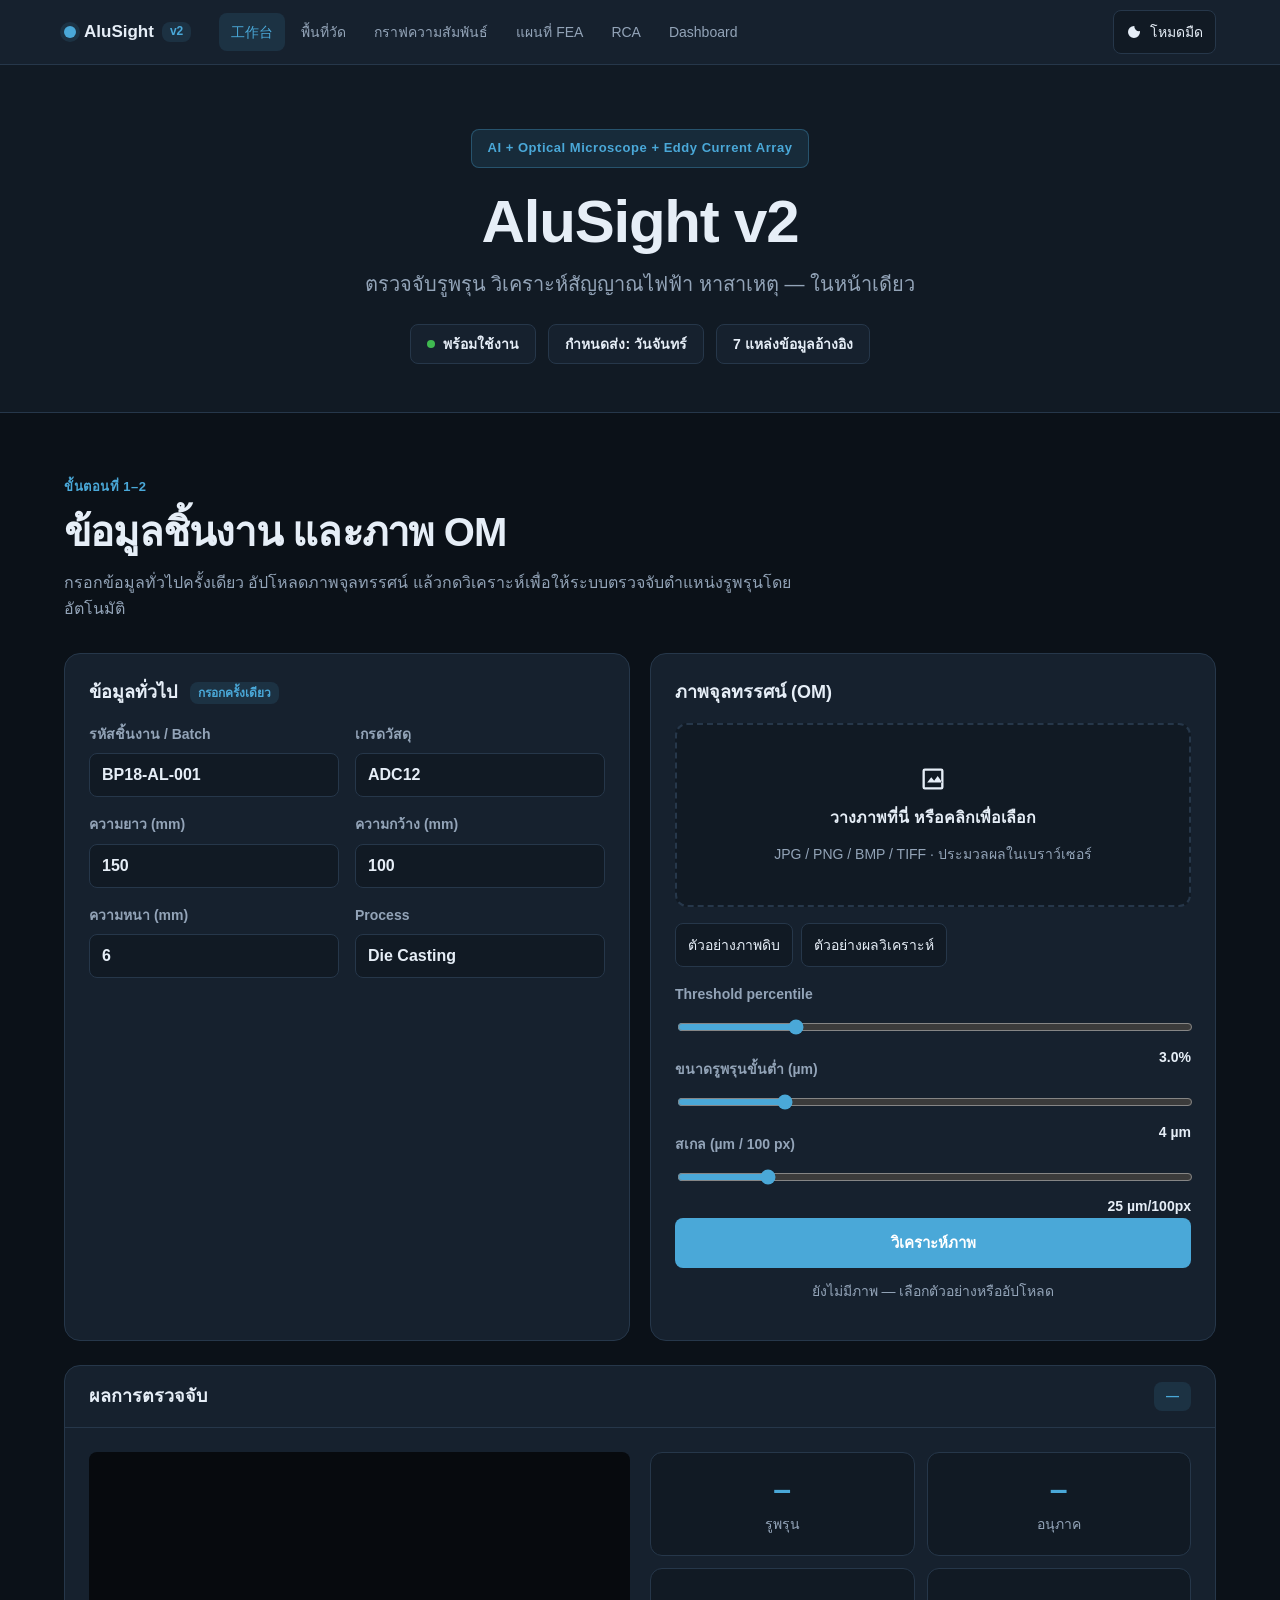
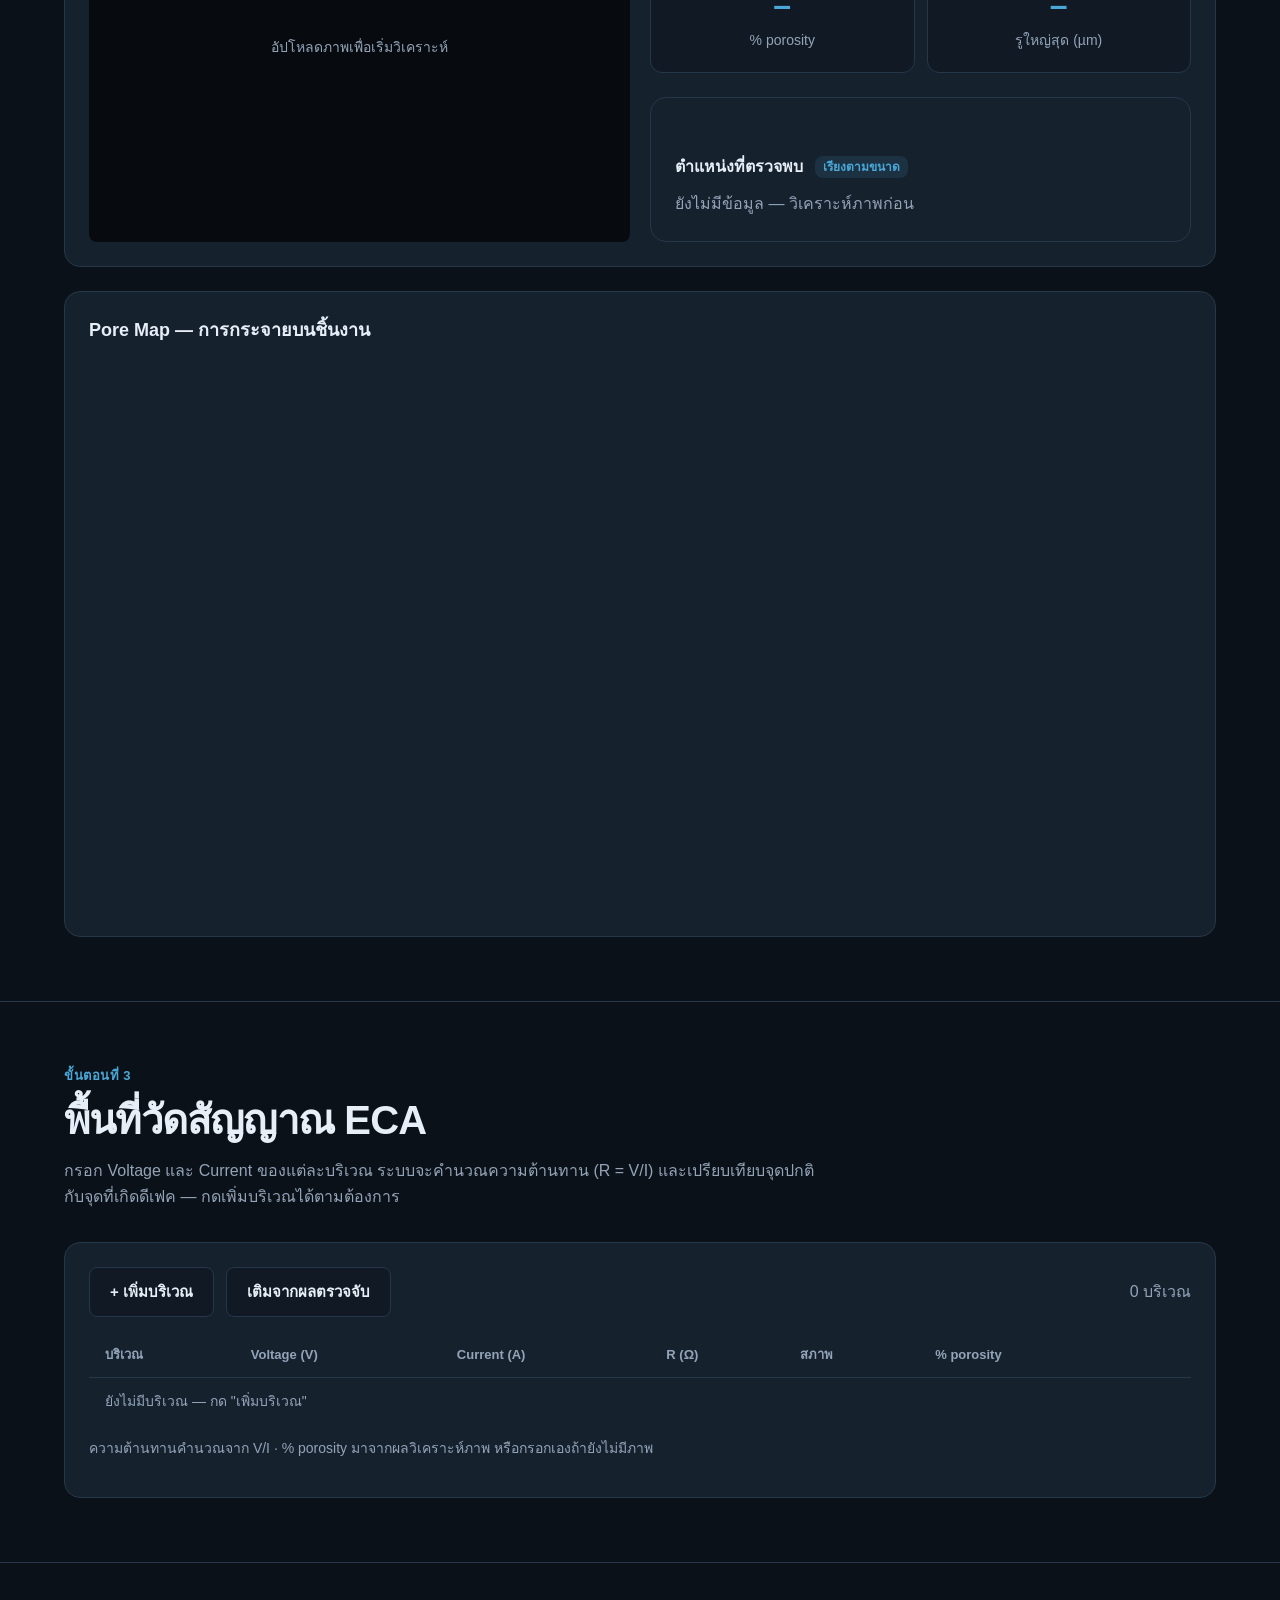
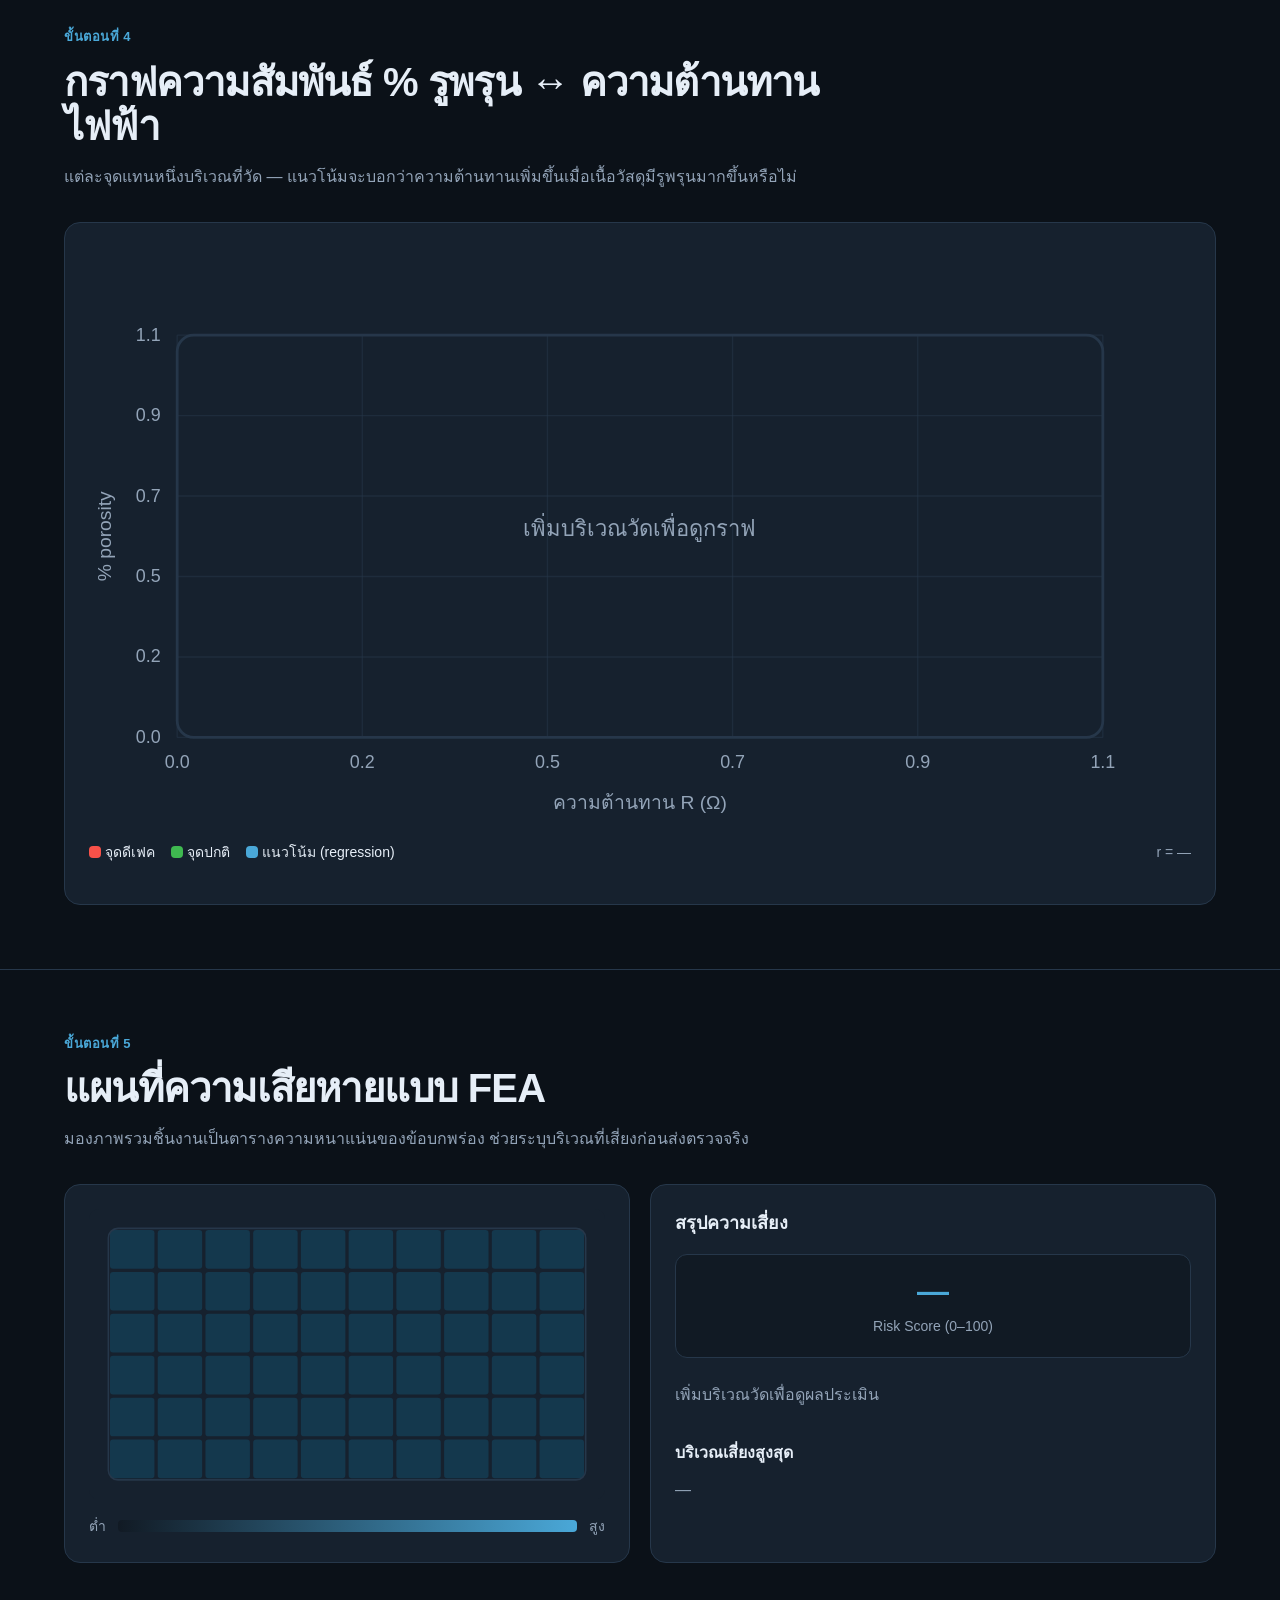
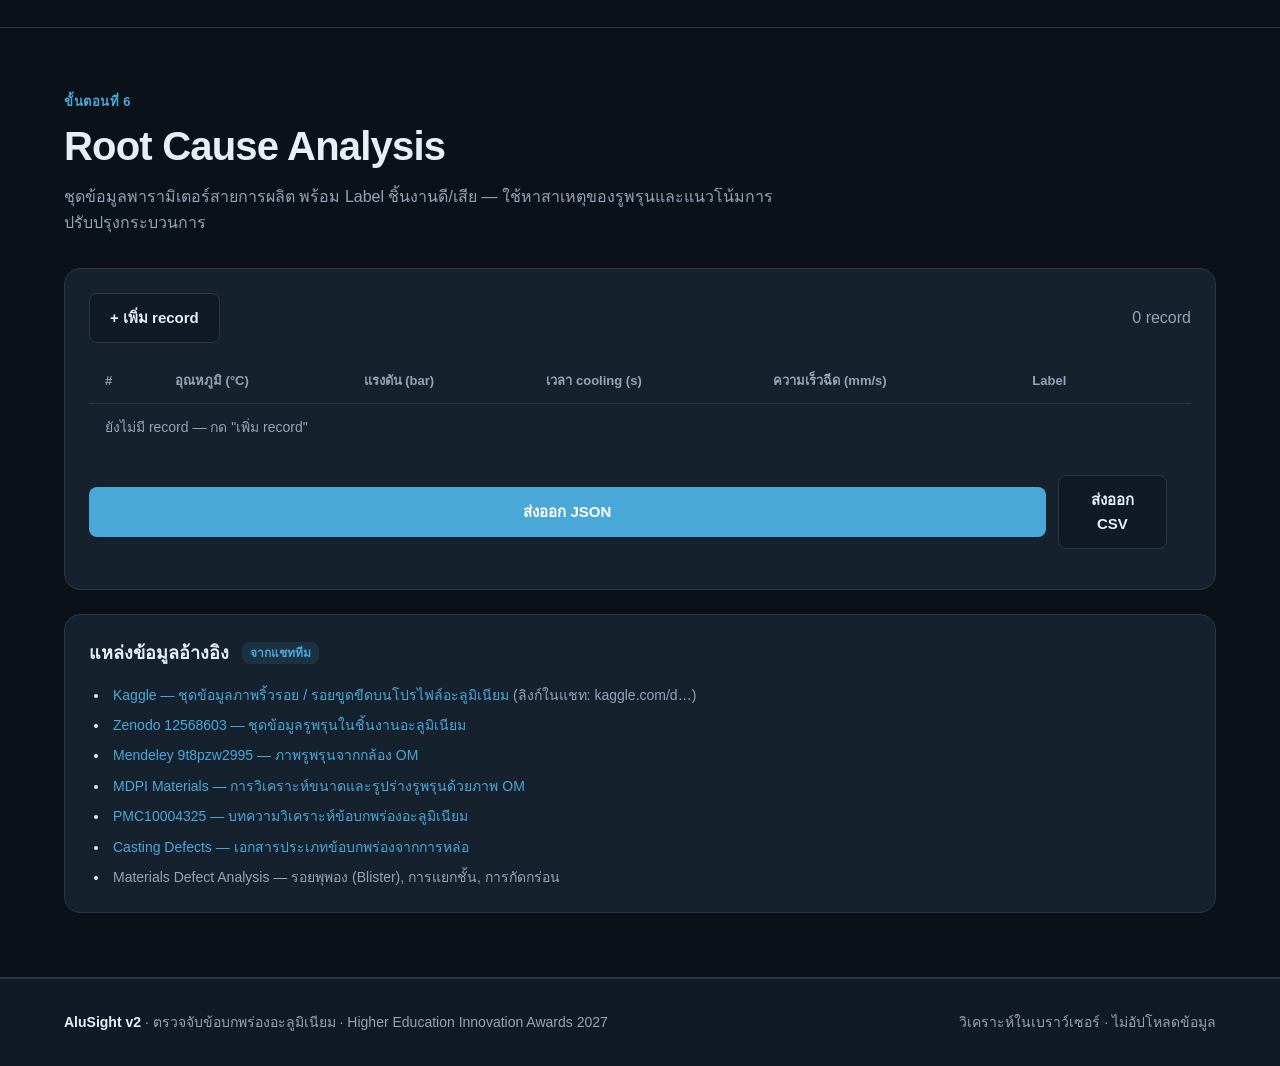
==== commit bd5ced80: "AluSight v2: ECA zones, resistance chart, FEA heatmap, RCA and dataset references" ====
--- a/index.html
+++ b/index.html
@@ -1,132 +1,233 @@
 <!DOCTYPE html>
-<html lang="th">
+<html lang="th" class="dark">
 <head>
 <meta charset="utf-8">
 <meta name="viewport" content="width=device-width, initial-scale=1">
-<title>AluSight — เครื่องมือตรวจจับรูพรุนอะลูมิเนียม</title>
-<meta name="description" content="AluSight เครื่องมืออัปโหลดภาพจุลทรรศน์และตรวจจับรูพรุน/ข้อบกพร่องในอะลูมิเนียมหล่อ ด้วย AI และ image analysis">
-<meta property="og:title" content="AluSight — เครื่องมือตรวจจับรูพรุนอะลูมิเนียม">
-<meta property="og:description" content="อัปโหลดภาพ OM → ตรวจจับรูพรุนด้วย AI → ดูแผนที่และสถิติ">
-<link rel="icon" href="data:image/svg+xml,<svg xmlns='http://www.w3.org/2000/svg' viewBox='0 0 100 100'><circle cx='50' cy='50' r='46' fill='%230071e3'/><circle cx='50' cy='50' r='20' fill='white'/></svg>">
+<title>AluSight v2 — ตรวจจับข้อบกพร่องอะลูมิเนียม</title>
+<meta name="description" content="AluSight v2 — วิเคราะห์ภาพจุลทรรศน์ ตรวจจับรูพรุน วัดสัญญาณ ECA หลายตำแหน่ง กราฟความสัมพันธ์ และ Root Cause Analysis">
+<link rel="icon" href="data:image/svg+xml,<svg xmlns='http://www.w3.org/2000/svg' viewBox='0 0 100 100'><circle cx='50' cy='50' r='46' fill='%232f81f7'/><circle cx='50' cy='50' r='18' fill='white'/></svg>">
 <link rel="stylesheet" href="styles.css">
 </head>
 <body>
 
-<nav class="nav">
+<a class="skip" href="#main">ข้ามไปยังเนื้อหาหลัก</a>
+
+<nav class="nav" aria-label="หลัก">
   <div class="nav-in">
-    <a class="brand" href="#top"><span class="dot"></span>AluSight</a>
+    <a class="brand" href="#top"><span class="dot" aria-hidden="true"></span>AluSight<span class="ver">v2</span></a>
     <div class="nav-links">
-      <a href="#tool" class="active">เครื่องมือ</a>
-      <a href="#params">พารามิเตอร์</a>
-      <a href="#results">ผลลัพธ์</a>
+      <a href="#workbench" class="active">工作台</a>
+      <a href="#zones">พื้นที่วัด</a>
+      <a href="#chart">กราฟความสัมพันธ์</a>
+      <a href="#fea">แผนที่ FEA</a>
+      <a href="#rca">RCA</a>
       <a href="dashboard.html">Dashboard</a>
     </div>
     <div class="spacer"></div>
-    <a class="cta" href="#tool">เริ่มวิเคราะห์</a>
+    <button id="themeToggle" class="theme-btn" type="button" role="switch" aria-checked="true" aria-label="สลับโหมดมืด">
+      <svg viewBox="0 0 24 24" width="16" height="16" aria-hidden="true"><path fill="currentColor" d="M12 3a9 9 0 1 0 9 9c0-.5-.04-1-.12-1.47A7 7 0 0 1 12.47 3.12C12.3 3.04 12.15 3 12 3Z"/></svg>
+      <span id="themeLabel">โหมดมืด</span>
+    </button>
   </div>
 </nav>
 
-<header class="hero" id="top" style="padding:48px 0 32px">
-  <div class="wrap">
-    <span class="eyebrow">AI + Optical Microscope · เครื่องมือวิเคราะห์</span>
-    <h1 style="font-size:clamp(34px,5.5vw,60px)"><span class="grad">AluSight Tool</span></h1>
-    <p class="tag">อัปโหลดภาพจุลทรรศน์ (OM) → ตรวจจับรูพรุนและข้อบกพร่องด้วย AI</p>
-    <p class="sub">วิเคราะห์ทั้งหมดในเบราว์เซอร์ของคุณ — ไม่อัปโหลดข้อมูลไปที่เซิร์ฟเวอร์</p>
+<header class="hero" id="top">
+  <div class="wrap">
+    <span class="eyebrow">AI + Optical Microscope + Eddy Current Array</span>
+    <h1>AluSight v2</h1>
+    <p class="tag">ตรวจจับรูพรุน วิเคราะห์สัญญาณไฟฟ้า หาสาเหตุ — ในหน้าเดียว</p>
+    <div class="hero-meta">
+      <span class="pill"><span class="pdot ok" aria-hidden="true"></span>พร้อมใช้งาน</span>
+      <span class="pill">กำหนดส่ง: วันจันทร์</span>
+      <span class="pill">7 แหล่งข้อมูลอ้างอิง</span>
+    </div>
   </div>
 </header>
 
-<!-- ============ TOOL ============ -->
-<section id="tool" style="padding-top:24px">
-  <div class="wrap">
-    <div class="tool-grid">
-
-      <!-- LEFT: input -->
-      <div>
-        <div class="card" style="margin-bottom:16px">
-          <h3 style="margin-top:0">① อัปโหลดภาพจุลทรรศน์</h3>
-          <div id="drop" class="drop">
-            <div class="drop-in">
-              <div style="font-size:38px;margin-bottom:8px">📁</div>
-              <div style="font-weight:600">ลากไฟล์มาวาง หรือคลิกเพื่อเลือก</div>
-              <div style="font-size:13px;color:var(--muted);margin-top:4px">รองรับ JPG / PNG / BMP / TIFF (ภาพ OM ที่ขัดเตรียมเสร็จ)</div>
-              <input type="file" id="file" accept="image/*" style="display:none">
-            </div>
+<main id="main">
+<section id="workbench" aria-labelledby="wb-h">
+  <div class="wrap">
+    <div class="sec-head">
+      <div class="sec-kicker">ขั้นตอนที่ 1–2</div>
+      <h2 class="sec-title" id="wb-h">ข้อมูลชิ้นงาน และภาพ OM</h2>
+      <p class="sec-lead">กรอกข้อมูลทั่วไปครั้งเดียว อัปโหลดภาพจุลทรรศน์ แล้วกดวิเคราะห์เพื่อให้ระบบตรวจจับตำแหน่งรูพรุนโดยอัตโนมัติ</p>
+    </div>
+    <div class="grid-2">
+      <div class="card">
+        <h3>ข้อมูลทั่วไป <span class="tag-sm">กรอกครั้งเดียว</span></h3>
+        <div class="form-grid">
+          <label class="field"><span>รหัสชิ้นงาน / Batch</span><input id="gBatch" type="text" value="BP18-AL-001" autocomplete="off"></label>
+          <label class="field"><span>เกรดวัสดุ</span><input id="gGrade" type="text" value="ADC12" autocomplete="off"></label>
+          <label class="field"><span>ความยาว (mm)</span><input id="gLen" type="number" min="1" step="1" value="150"></label>
+          <label class="field"><span>ความกว้าง (mm)</span><input id="gWid" type="number" min="1" step="1" value="100"></label>
+          <label class="field"><span>ความหนา (mm)</span><input id="gThk" type="number" min="1" step="0.1" value="6"></label>
+          <label class="field"><span>Process</span><input id="gProc" type="text" value="Die Casting" autocomplete="off"></label>
+        </div>
+      </div>
+      <div class="card">
+        <h3>ภาพจุลทรรศน์ (OM)</h3>
+        <div id="drop" class="drop" role="button" tabindex="0" aria-label="เลือกหรือวางภาพจุลทรรศน์">
+          <svg viewBox="0 0 24 24" width="28" height="28" aria-hidden="true"><path fill="currentColor" d="M19 3H5a2 2 0 0 0-2 2v14a2 2 0 0 0 2 2h14a2 2 0 0 0 2-2V5a2 2 0 0 0-2-2Zm0 16H5V5h14v14ZM7 15l3.5-4.5 2.5 3 3-4 4 5.5H7Z"/></svg>
+          <div class="drop-t">วางภาพที่นี่ หรือคลิกเพื่อเลือก</div>
+          <div class="drop-s">JPG / PNG / BMP / TIFF · ประมวลผลในเบราว์เซอร์</div>
+          <input type="file" id="file" accept="image/*" style="display:none">
+        </div>
+        <div class="samples">
+          <button class="sample" type="button" data-key="om_raw">ตัวอย่างภาพดิบ</button>
+          <button class="sample" type="button" data-key="om_overlay">ตัวอย่างผลวิเคราะห์</button>
+        </div>
+        <div class="params">
+          <label class="field"><span>Threshold percentile</span><input type="range" id="pct" min="1" max="10" step="0.5" value="3"><output id="pctVal">3.0%</output></label>
+          <label class="field"><span>ขนาดรูพรุนขั้นต่ำ (µm)</span><input type="range" id="minArea" min="0" max="20" step="1" value="4"><output id="minAreaVal">4 µm</output></label>
+          <label class="field"><span>สเกล (µm / 100 px)</span><input type="range" id="scale" min="10" max="100" step="5" value="25"><output id="scaleVal">25 µm/100px</output></label>
+        </div>
+        <button class="btn btn-primary" id="run" type="button">วิเคราะห์ภาพ</button>
+        <p class="status" id="status" role="status" aria-live="polite">ยังไม่มีภาพ — เลือกตัวอย่างหรืออัปโหลด</p>
+      </div>
+    </div>
+    <div class="panel mt-4">
+      <div class="panel-h"><h3>ผลการตรวจจับ</h3><span class="badge" id="detBadge">—</span></div>
+      <div class="analysis-grid">
+        <div class="canvas-wrap">
+          <canvas id="out" aria-label="ภาพผลการตรวจจับ"></canvas>
+          <div id="empty" class="empty">อัปโหลดภาพเพื่อเริ่มวิเคราะห์</div>
+        </div>
+        <div>
+          <div class="stat-grid">
+            <div class="stat"><div class="n" id="sPores">–</div><div class="l">รูพรุน</div></div>
+            <div class="stat"><div class="n" id="sIncl">–</div><div class="l">อนุภาค</div></div>
+            <div class="stat"><div class="n" id="sPct">–</div><div class="l">% porosity</div></div>
+            <div class="stat"><div class="n" id="sMax">–</div><div class="l">รูใหญ่สุด (µm)</div></div>
           </div>
-          <div style="margin-top:14px">
-            <div style="font-size:13px;font-weight:600;color:var(--muted);margin-bottom:8px">หรือลองด้วยภาพตัวอย่าง:</div>
-            <div class="samples">
-              <button class="sample" data-key="om_raw">ตัวอย่าง 1 (OM)</button>
-              <button class="sample" data-key="om_overlay">ตัวอย่าง 2 (ผลวิเคราะห์)</button>
-            </div>
+          <div class="card mt-4">
+            <h4>ตำแหน่งที่ตรวจพบ <span class="tag-sm">เรียงตามขนาด</span></h4>
+            <div id="detList" class="muted">ยังไม่มีข้อมูล — วิเคราะห์ภาพก่อน</div>
           </div>
         </div>
-
-        <div class="card" id="params">
-          <h3 style="margin-top:0">② พารามิเตอร์</h3>
-          <label class="lbl">Threshold percentile (รูพรุน = จุดดำ)</label>
-          <input type="range" id="pct" min="1" max="10" step="0.5" value="3">
-          <div class="valrow"><span>ต่ำ (พบมากกว่า)</span><span id="pctVal">3.0%</span><span>สูง</span></div>
-          <label class="lbl" style="margin-top:14px">ขนาดรูพรุนขั้นต่ำ (µm)</label>
-          <input type="range" id="minArea" min="0" max="20" step="1" value="4">
-          <div class="valrow"><span>0</span><span id="minAreaVal">4 µm</span><span>20</span></div>
-          <label class="lbl" style="margin-top:14px">สเกล (µm ต่อ 100 px)</label>
-          <input type="range" id="scale" min="10" max="100" step="5" value="25">
-          <div class="valrow"><span>10</span><span id="scaleVal">25 µm/100px</span><span>100</span></div>
-          <button class="btn btn-primary" id="run" style="width:100%;margin-top:18px;justify-content:center">วิเคราะห์ภาพ</button>
-          <div id="status" style="margin-top:12px;font-size:13px;color:var(--muted);text-align:center"></div>
-        </div>
-      </div>
-
-      <!-- RIGHT: output -->
-      <div id="results">
-        <div class="card" style="padding:0;overflow:hidden">
-          <div style="padding:16px 18px;border-bottom:1px solid var(--border);display:flex;align-items:center;gap:10px">
-            <b>③ ผลการวิเคราะห์</b>
-            <span id="detBadge" style="margin-left:auto;font-size:12px;font-weight:700;color:var(--accent);background:rgba(0,113,227,.09);padding:4px 10px;border-radius:999px">—</span>
-          </div>
-          <div class="canvas-wrap">
-            <canvas id="out"></canvas>
-            <div id="empty" style="position:absolute;inset:0;display:flex;align-items:center;justify-content:center;color:var(--muted);font-size:14px;text-align:center;padding:20px">อัปโหลดภาพเพื่อเริ่มวิเคราะห์<br><span style="font-size:12.5px">หรือเลือกภาพตัวอย่าง</span></div>
-          </div>
-          <div class="legend">
-            <span><i style="background:var(--red)"></i>รูพรุน (Pore)</span>
-            <span><i style="background:#2563eb"></i>อนุภาค (Inclusion)</span>
-          </div>
-        </div>
-
-        <div class="stat-row" id="stats" style="grid-template-columns:repeat(4,1fr);margin-top:16px">
-          <div class="stat"><div class="n" id="sPores">–</div><div class="l">รูพรุน</div></div>
-          <div class="stat"><div class="n" id="sIncl">–</div><div class="l">อนุภาค</div></div>
-          <div class="stat"><div class="n" id="sPct">–</div><div class="l">% porosity</div></div>
-          <div class="stat"><div class="n" id="sMax">–</div><div class="l">รูใหญ่สุด</div></div>
-        </div>
-
-        <div class="card" style="margin-top:16px">
-          <h3 style="margin-top:0">รายการที่ตรวจพบ</h3>
-          <div id="detList" style="font-size:13px;color:var(--muted)">ยังไม่มีข้อมูล — วิเคราะห์ภาพก่อน</div>
-        </div>
-      </div>
-
-    </div>
-  </div>
-</section>
-
-<!-- ============ MAP ============ -->
-<section id="map">
-  <div class="wrap">
-    <div class="sec-head">
-      <div class="sec-kicker">แผนที่</div>
-      <h2 class="sec-title">Pore Map — การกระจายบนชิ้นงาน</h2>
-    </div>
-    <div class="card" style="padding:0;overflow:hidden">
-      <svg id="poreMap" viewBox="0 0 800 400" style="width:100%;height:auto;display:block;background:var(--surface)"></svg>
-    </div>
-  </div>
-</section>
+      </div>
+    </div>
+    <div class="card mt-4">
+      <h3>Pore Map — การกระจายบนชิ้นงาน</h3>
+      <svg id="poreMap" viewBox="0 0 800 400" role="img" aria-label="แผนที่กระจายรูพรุน"></svg>
+    </div>
+  </div>
+</section>
+
+<section id="zones" aria-labelledby="z-h">
+  <div class="wrap">
+    <div class="sec-head">
+      <div class="sec-kicker">ขั้นตอนที่ 3</div>
+      <h2 class="sec-title" id="z-h">พื้นที่วัดสัญญาณ ECA</h2>
+      <p class="sec-lead">กรอก Voltage และ Current ของแต่ละบริเวณ ระบบจะคำนวณความต้านทาน (R = V/I) และเปรียบเทียบจุดปกติกับจุดที่เกิดดีเฟค — กดเพิ่มบริเวณได้ตามต้องการ</p>
+    </div>
+    <div class="card">
+      <div class="toolbar">
+        <button class="btn btn-ghost" id="addZone" type="button">+ เพิ่มบริเวณ</button>
+        <button class="btn btn-ghost" id="autoZone" type="button">เติมจากผลตรวจจับ</button>
+        <span class="spacer"></span>
+        <span class="muted" id="zoneCount">0 บริเวณ</span>
+      </div>
+      <div class="table-scroll">
+        <table class="data" id="zoneTable">
+          <thead><tr><th>บริเวณ</th><th>Voltage (V)</th><th>Current (A)</th><th>R (Ω)</th><th>สภาพ</th><th>% porosity</th><th></th></tr></thead>
+          <tbody id="zoneBody"><tr><td colspan="7" class="muted">ยังไม่มีบริเวณ — กด "เพิ่มบริเวณ"</td></tr></tbody>
+        </table>
+      </div>
+      <p class="note">ความต้านทานคำนวณจาก V/I · % porosity มาจากผลวิเคราะห์ภาพ หรือกรอกเองถ้ายังไม่มีภาพ</p>
+    </div>
+  </div>
+</section>
+
+<section id="chart" aria-labelledby="c-h">
+  <div class="wrap">
+    <div class="sec-head">
+      <div class="sec-kicker">ขั้นตอนที่ 4</div>
+      <h2 class="sec-title" id="c-h">กราฟความสัมพันธ์ % รูพรุน ↔ ความต้านทานไฟฟ้า</h2>
+      <p class="sec-lead">แต่ละจุดแทนหนึ่งบริเวณที่วัด — แนวโน้มจะบอกว่าความต้านทานเพิ่มขึ้นเมื่อเนื้อวัสดุมีรูพรุนมากขึ้นหรือไม่</p>
+    </div>
+    <div class="card">
+      <svg id="resChart" viewBox="0 0 800 420" role="img" aria-label="กราฟความสัมพันธ์ระหว่างเปอร์เซ็นต์รูพรุนและความต้านทาน"></svg>
+      <div class="chart-legend">
+        <span><i class="swatch defect" aria-hidden="true"></i>จุดดีเฟค</span>
+        <span><i class="swatch normal" aria-hidden="true"></i>จุดปกติ</span>
+        <span><i class="swatch trend" aria-hidden="true"></i>แนวโน้ม (regression)</span>
+        <span class="spacer"></span>
+        <span class="muted" id="corrVal">r = —</span>
+      </div>
+    </div>
+  </div>
+</section>
+
+<section id="fea" aria-labelledby="f-h">
+  <div class="wrap">
+    <div class="sec-head">
+      <div class="sec-kicker">ขั้นตอนที่ 5</div>
+      <h2 class="sec-title" id="f-h">แผนที่ความเสียหายแบบ FEA</h2>
+      <p class="sec-lead">มองภาพรวมชิ้นงานเป็นตารางความหนาแน่นของข้อบกพร่อง ช่วยระบุบริเวณที่เสี่ยงก่อนส่งตรวจจริง</p>
+    </div>
+    <div class="grid-2">
+      <div class="card">
+        <svg id="feaMap" viewBox="0 0 640 360" role="img" aria-label="แผนที่ความเสียหายแบบ FEA"></svg>
+        <div class="scale-bar"><span>ต่ำ</span><span class="gradient" aria-hidden="true"></span><span>สูง</span></div>
+      </div>
+      <div class="card">
+        <h3>สรุปความเสี่ยง</h3>
+        <div class="stat-grid one">
+          <div class="stat"><div class="n" id="riskScore">—</div><div class="l">Risk Score (0–100)</div></div>
+        </div>
+        <p id="riskText" class="muted mt-4">เพิ่มบริเวณวัดเพื่อดูผลประเมิน</p>
+        <h4 class="mt-4">บริเวณเสี่ยงสูงสุด</h4>
+        <div id="hotspot" class="muted">—</div>
+      </div>
+    </div>
+  </div>
+</section>
+
+<section id="rca" aria-labelledby="r-h">
+  <div class="wrap">
+    <div class="sec-head">
+      <div class="sec-kicker">ขั้นตอนที่ 6</div>
+      <h2 class="sec-title" id="r-h">Root Cause Analysis</h2>
+      <p class="sec-lead">ชุดข้อมูลพารามิเตอร์สายการผลิต พร้อม Label ชิ้นงานดี/เสีย — ใช้หาสาเหตุของรูพรุนและแนวโน้มการปรับปรุงกระบวนการ</p>
+    </div>
+    <div class="card">
+      <div class="toolbar">
+        <button class="btn btn-ghost" id="addRca" type="button">+ เพิ่ม record</button>
+        <span class="spacer"></span>
+        <span class="muted" id="rcaCount">0 record</span>
+      </div>
+      <div class="table-scroll">
+        <table class="data" id="rcaTable">
+          <thead><tr><th>#</th><th>อุณหภูมิ (°C)</th><th>แรงดัน (bar)</th><th>เวลา cooling (s)</th><th>ความเร็วฉีด (mm/s)</th><th>Label</th><th></th></tr></thead>
+          <tbody id="rcaBody"><tr><td colspan="7" class="muted">ยังไม่มี record — กด "เพิ่ม record"</td></tr></tbody>
+        </table>
+      </div>
+      <div class="toolbar mt-4">
+        <button class="btn btn-primary" id="exportJson" type="button">ส่งออก JSON</button>
+        <button class="btn btn-ghost" id="exportCsv" type="button">ส่งออก CSV</button>
+        <span class="spacer"></span>
+        <span class="muted" id="exportStatus"></span>
+      </div>
+    </div>
+    <div class="card mt-4">
+      <h3>แหล่งข้อมูลอ้างอิง <span class="tag-sm">จากแชททีม</span></h3>
+      <ul class="refs">
+        <li><a href="https://www.kaggle.com/datasets" target="_blank" rel="noopener">Kaggle — ชุดข้อมูลภาพริ้วรอย / รอยขูดขีดบนโปรไฟล์อะลูมิเนียม</a> <span class="muted">(ลิงก์ในแชท: kaggle.com/d…)</span></li>
+        <li><a href="https://zenodo.org/records/12568603" target="_blank" rel="noopener">Zenodo 12568603 — ชุดข้อมูลรูพรุนในชิ้นงานอะลูมิเนียม</a></li>
+        <li><a href="https://data.mendeley.com/datasets/9t8pzw2995/1" target="_blank" rel="noopener">Mendeley 9t8pzw2995 — ภาพรูพรุนจากกล้อง OM</a></li>
+        <li><a href="https://www.mdpi.com/journal/materials" target="_blank" rel="noopener">MDPI Materials — การวิเคราะห์ขนาดและรูปร่างรูพรุนด้วยภาพ OM</a></li>
+        <li><a href="https://pmc.ncbi.nlm.nih.gov/articles/PMC10004325/" target="_blank" rel="noopener">PMC10004325 — บทความวิเคราะห์ข้อบกพร่องอะลูมิเนียม</a></li>
+        <li><a href="https://methodist.edu.in/web/uploads/files/castingdefects-171116160842.pdf" target="_blank" rel="noopener">Casting Defects — เอกสารประเภทข้อบกพร่องจากการหล่อ</a></li>
+        <li><span class="muted">Materials Defect Analysis — รอยพุพอง (Blister), การแยกชั้น, การกัดกร่อน</span></li>
+      </ul>
+    </div>
+  </div>
+</section>
+</main>
 
 <footer>
   <div class="wrap in">
-    <div><b>AluSight</b> · เครื่องมือตรวจจับรูพรุนอะลูมิเนียม · Higher Education Innovation Awards 2027</div>
+    <div><b>AluSight v2</b> · ตรวจจับข้อบกพร่องอะลูมิเนียม · Higher Education Innovation Awards 2027</div>
     <div>วิเคราะห์ในเบราว์เซอร์ · ไม่อัปโหลดข้อมูล</div>
   </div>
 </footer>
--- a/styles.css
+++ b/styles.css
@@ -1,180 +1,180 @@
-/* ============ AluSight — design system ============ */
+/* ============ AluSight v2 — design tokens (light) ============ */
 :root{
   --bg:#ffffff;
-  --surface:#f5f5f7;
-  --surface-2:#fbfbfd;
-  --text:#1d1d1f;
-  --muted:#6e6e73;
-  --accent:#0071e3;
-  --accent-d:#0062c3;
-  --border:#d2d2d7;
-  --green:#34c759;
-  --red:#ff3b30;
-  --orange:#ff9500;
-  --purple:#af52de;
-  --radius:20px;
-  --maxw:1120px;
-  --shadow:0 1px 2px rgba(0,0,0,.04),0 8px 24px -12px rgba(0,0,0,.12);
+  --surface:#f2f5f9;
+  --surface-2:#ffffff;
+  --text:#14202e;
+  --muted:#5b6b7d;
+  --accent:#126287;
+  --accent-2:#0e4d69;
+  --accent-soft:rgba(18,98,135,.10);
+  --accent-line:rgba(18,98,135,.24);
+  --border:#cdd8e4;
+  --green:#12704f;
+  --red:#b83227;
+  --orange:#a85c08;
+  --canvas:#0b0b0d;
+  --shadow:0 1px 2px rgba(20,32,46,.04);
+  --radius:16px;
+  --maxw:1200px;
 }
+/* ============ dark theme ============ */
+.dark{
+  --bg:#0b1118;
+  --surface:#111a24;
+  --surface-2:#16212e;
+  --text:#e6eef7;
+  --muted:#93a4b8;
+  --accent:#4aa8d8;
+  --accent-2:#2f81f7;
+  --accent-soft:rgba(74,168,216,.12);
+  --accent-line:rgba(74,168,216,.32);
+  --border:#26374a;
+  --green:#3fb950;
+  --red:#f85149;
+  --orange:#d29922;
+  --canvas:#070a0e;
+  --shadow:0 1px 2px rgba(0,0,0,.24);
+  --radius:16px;
+  --maxw:1200px;
+}
+
 *{box-sizing:border-box}
 html{scroll-behavior:smooth;-webkit-text-size-adjust:100%}
 body{
   margin:0;
-  font-family:-apple-system,BlinkMacSystemFont,"SF Pro Display","Segoe UI",Roboto,"Helvetica Neue",Arial,"Noto Sans Thai",sans-serif;
+  font-family:-apple-system,BlinkMacSystemFont,"Segoe UI",Roboto,"Helvetica Neue","Noto Sans Thai",Arial,sans-serif;
+  font-size:16px;
+  line-height:1.6;
   color:var(--text);
   background:var(--bg);
-  line-height:1.6;
-  letter-spacing:-.01em;
   -webkit-font-smoothing:antialiased;
 }
-img{max-width:100%;display:block}
+.n,tabular-nums,.stat .n,.badge,output,table.data td{font-variant-numeric:tabular-nums}
+img,svg{max-width:100%;display:block}
 a{color:var(--accent);text-decoration:none}
 a:hover{text-decoration:underline}
 .wrap{max-width:var(--maxw);margin:0 auto;padding:0 24px}
+.skip{position:absolute;left:-9999px;top:8px}
+.skip:focus{left:8px;z-index:100;background:var(--surface-2);padding:12px 16px;border-radius:8px}
+:focus-visible{outline:2px solid var(--accent);outline-offset:2px}
+button:focus:not(:focus-visible){outline:2px solid transparent}
 
-/* ---------- nav ---------- */
-.nav{
-  position:sticky;top:0;z-index:50;
-  background:rgba(255,255,255,.72);
-  -webkit-backdrop-filter:saturate(180%) blur(20px);
-  backdrop-filter:saturate(180%) blur(20px);
-  border-bottom:1px solid rgba(0,0,0,.06);
-}
-.nav-in{display:flex;align-items:center;gap:18px;height:56px;max-width:var(--maxw);margin:0 auto;padding:0 24px}
-.brand{display:flex;align-items:center;gap:9px;font-weight:700;font-size:17px;letter-spacing:-.02em;color:var(--text)}
-.brand .dot{width:13px;height:13px;border-radius:50%;background:linear-gradient(135deg,#0071e3,#34c759);box-shadow:0 0 0 4px rgba(0,113,227,.14)}
-.nav-links{display:flex;gap:2px;margin-left:10px;flex-wrap:wrap}
-.nav-links a{font-size:13.5px;color:var(--muted);padding:6px 11px;border-radius:999px}
-.nav-links a:hover{color:var(--text);background:rgba(0,0,0,.05);text-decoration:none}
-.nav-links a.active{color:#fff;background:var(--accent)}
-.nav .spacer{flex:1}
-.nav .cta{font-size:13px;font-weight:600;color:#fff;background:var(--accent);padding:7px 14px;border-radius:999px}
-.nav .cta:hover{background:var(--accent-d);text-decoration:none}
+/* nav */
+.nav{position:sticky;top:0;z-index:50;background:var(--surface-2);border-bottom:1px solid var(--border)}
+.nav-in{display:flex;align-items:center;gap:16px;height:64px;max-width:var(--maxw);margin:0 auto;padding:0 24px}
+.brand{display:flex;align-items:center;gap:8px;font-size:17px;font-weight:700;color:var(--text)}
+.brand .dot{width:12px;height:12px;border-radius:100%;background:var(--accent);box-shadow:0 0 0 4px var(--accent-soft)}
+.brand .ver{font-size:12px;font-weight:700;color:var(--accent);background:var(--accent-soft);padding:0 8px;border-radius:8px}
+.nav-links{display:flex;gap:4px;margin-left:12px;flex-wrap:wrap}
+.nav-links a{font-size:14px;color:var(--muted);padding:8px 12px;border-radius:8px}
+.nav-links a:hover{color:var(--text);background:var(--surface);text-decoration:none}
+.nav-links a.active{color:var(--accent);background:var(--accent-soft)}
+.nav .spacer,.toolbar .spacer,.chart-legend .spacer{flex:1}
+.theme-btn{display:inline-flex;align-items:center;gap:8px;min-height:44px;padding:8px 12px;border-radius:8px;border:1px solid var(--border);background:var(--surface);color:var(--text);font:inherit;font-size:14px;cursor:pointer}
+.theme-btn:hover{border-color:var(--accent)}
 
-/* ---------- hero ---------- */
-.hero{padding:72px 0 48px;text-align:center;background:
-  radial-gradient(1200px 400px at 50% -10%,rgba(0,113,227,.10),transparent 60%),var(--bg)}
-.eyebrow{display:inline-block;font-size:12.5px;font-weight:700;letter-spacing:.06em;text-transform:uppercase;color:var(--accent);background:rgba(0,113,227,.09);border:1px solid rgba(0,113,227,.18);padding:6px 14px;border-radius:999px;margin-bottom:20px}
-.hero h1{font-size:clamp(40px,7vw,76px);line-height:1.02;letter-spacing:-.035em;margin:0 0 14px;font-weight:800}
-.hero h1 .grad{background:linear-gradient(90deg,#0071e3,#34c759);-webkit-background-clip:text;background-clip:text;color:transparent}
-.hero .tag{font-size:clamp(17px,2.4vw,24px);color:var(--muted);max-width:760px;margin:0 auto 8px;font-weight:500}
-.hero .sub{font-size:15px;color:var(--muted);max-width:640px;margin:0 auto 26px}
-.hero-actions{display:flex;gap:12px;justify-content:center;flex-wrap:wrap}
-.btn{display:inline-flex;align-items:center;gap:8px;font-size:15px;font-weight:600;padding:12px 22px;border-radius:999px;border:1px solid transparent;cursor:pointer;transition:.15s}
-.btn-primary{background:var(--accent);color:#fff}
-.btn-primary:hover{background:var(--accent-d);text-decoration:none;transform:translateY(-1px)}
-.btn-ghost{background:rgba(0,0,0,.05);color:var(--text);border-color:var(--border)}
-.btn-ghost:hover{background:rgba(0,0,0,.08);text-decoration:none}
-.hero-stats{display:grid;grid-template-columns:repeat(4,1fr);gap:14px;max-width:820px;margin:44px auto 0}
-.hstat{background:var(--surface-2);border:1px solid var(--border);border-radius:16px;padding:18px 14px}
-.hstat .n{font-size:clamp(22px,3vw,30px);font-weight:800;letter-spacing:-.03em;line-height:1}
-.hstat .l{font-size:12.5px;color:var(--muted);margin-top:6px}
+/* hero */
+.hero{padding:64px 0 48px;text-align:center;background:var(--surface);border-bottom:1px solid var(--border)}
+.eyebrow{display:inline-block;font-size:13px;font-weight:700;letter-spacing:.04em;color:var(--accent);background:var(--accent-soft);border:1px solid var(--accent-line);padding:8px 16px;border-radius:8px;margin-bottom:24px}
+.hero h1{font-size:clamp(36px,5.5vw,60px);line-height:1;margin:0 0 16px;font-weight:800;letter-spacing:-.02em}
+.hero .tag{font-size:20px;color:var(--muted);margin:0 0 12px}
+.hero-meta{display:flex;gap:12px;justify-content:center;flex-wrap:wrap;margin-top:24px}
+.pill{display:inline-flex;align-items:center;gap:8px;font-size:14px;font-weight:600;padding:8px 16px;border-radius:8px;background:var(--surface-2);border:1px solid var(--border)}
+.pdot{width:8px;height:8px;border-radius:100%;background:var(--muted)}
+.pdot.ok{background:var(--green)}
 
-/* ---------- sections ---------- */
-section{padding:64px 0;border-top:1px solid rgba(0,0,0,.05)}
-.sec-head{max-width:720px;margin-bottom:36px}
-.sec-kicker{font-size:12.5px;font-weight:700;letter-spacing:.06em;text-transform:uppercase;color:var(--accent);margin-bottom:8px}
-.sec-title{font-size:clamp(26px,4vw,40px);line-height:1.1;letter-spacing:-.03em;margin:0 0 12px;font-weight:800}
-.sec-lead{font-size:16.5px;color:var(--muted);margin:0}
-.grid2{display:grid;grid-template-columns:1fr 1fr;gap:20px}
-.grid3{display:grid;grid-template-columns:repeat(3,1fr);gap:18px}
-.card{background:var(--surface-2);border:1px solid var(--border);border-radius:var(--radius);padding:24px;box-shadow:var(--shadow)}
-.card h3{font-size:18px;margin:0 0 10px;letter-spacing:-.01em}
-.card p{margin:0;color:var(--muted);font-size:14.5px}
-.card .ico{width:42px;height:42px;border-radius:12px;display:flex;align-items:center;justify-content:center;font-size:22px;margin-bottom:14px;background:rgba(0,113,227,.09)}
+/* sections */
+section{padding:64px 0;border-bottom:1px solid var(--border)}
+.sec-head{max-width:760px;margin-bottom:32px}
+.sec-kicker{font-size:13px;font-weight:700;letter-spacing:.04em;color:var(--accent);margin-bottom:12px}
+.sec-title{font-size:clamp(28px,3.6vw,40px);line-height:1.1;letter-spacing:-.02em;margin:0 0 16px;font-weight:800}
+.sec-lead{font-size:16px;color:var(--muted);margin:0}
+.grid-2{display:grid;grid-template-columns:1fr 1fr;gap:20px}
+.card{background:var(--surface-2);border:1px solid var(--border);border-radius:var(--radius);padding:24px}
+.card h3{font-size:18px;margin:0 0 16px}
+.card h4{font-size:16px;margin:32px 0 12px}
+.card p,.muted{color:var(--muted)}
+.tag-sm{font-size:12px;font-weight:700;color:var(--accent);background:var(--accent-soft);padding:4px 8px;border-radius:8px;margin-left:8px;vertical-align:middle}
+.mt-4{margin-top:24px}
 
-/* ---------- problem ---------- */
-.problem-list{display:flex;flex-direction:column;gap:12px}
-.problem-item{display:flex;gap:14px;padding:16px 18px;background:var(--surface-2);border:1px solid var(--border);border-radius:14px}
-.problem-item .k{flex-shrink:0;width:30px;height:30px;border-radius:9px;background:rgba(255,59,48,.1);color:var(--red);display:flex;align-items:center;justify-content:center;font-weight:800;font-size:14px}
-.problem-item .t{font-size:14.5px}
-.problem-item .t b{display:block;margin-bottom:2px}
+/* forms */
+.form-grid{display:grid;grid-template-columns:1fr 1fr;gap:16px}
+.field{display:block;font-size:14px;font-weight:600;color:var(--muted)}
+.field>span{display:block;margin-bottom:8px}
+.field input[type=text],.field input[type=number]{width:100%;height:44px;padding:0 12px;border-radius:8px;border:1px solid var(--border);background:var(--surface);color:var(--text);font:inherit;font-size:16px}
+.field input[type=range]{width:100%;accent-color:var(--accent);height:24px}
+.field output{float:right;color:var(--text);font-weight:700}
+.params .field{margin-bottom:12px}
 
-/* ---------- compare table ---------- */
-.cmp{width:100%;border-collapse:separate;border-spacing:0;background:var(--surface-2);border:1px solid var(--border);border-radius:16px;overflow:hidden;font-size:14px}
-.cmp th,.cmp td{padding:13px 16px;text-align:left;border-bottom:1px solid var(--border)}
-.cmp th{background:rgba(0,0,0,.03);font-size:12.5px;text-transform:uppercase;letter-spacing:.04em;color:var(--muted)}
-.cmp tr:last-child td{border-bottom:0}
-.cmp td:first-child{font-weight:600;color:var(--muted);width:34%}
-.cmp .yes{color:var(--green);font-weight:700}
-.cmp .no{color:var(--red);font-weight:700}
+/* upload */
+.drop{display:flex;flex-direction:column;align-items:center;justify-content:center;gap:12px;min-height:184px;padding:32px;border:2px dashed var(--border);border-radius:12px;background:var(--surface);cursor:pointer;text-align:center}
+.drop:hover,.drop.over{border-color:var(--accent);background:var(--accent-soft)}
+.drop-t{font-size:16px;font-weight:600}
+.drop-s{font-size:14px;color:var(--muted)}
+.samples{display:flex;gap:8px;flex-wrap:wrap;margin:16px 0}
+.sample{min-height:44px;padding:8px 12px;border-radius:8px;border:1px solid var(--border);background:var(--surface);color:var(--text);font:inherit;font-size:14px;cursor:pointer}
+.sample:hover{border-color:var(--accent);color:var(--accent)}
 
-/* ---------- steps ---------- */
-.steps{display:flex;flex-direction:column;gap:14px}
-.step{display:flex;gap:18px;padding:20px 22px;background:var(--surface-2);border:1px solid var(--border);border-radius:16px;align-items:flex-start}
-.step .num{flex-shrink:0;width:38px;height:38px;border-radius:50%;background:var(--accent);color:#fff;display:flex;align-items:center;justify-content:center;font-weight:800;font-size:15px}
-.step .body h4{margin:0 0 4px;font-size:16px}
-.step .body p{margin:0;color:var(--muted);font-size:14px}
+/* buttons */
+.btn{display:inline-flex;align-items:center;justify-content:center;gap:8px;min-height:44px;padding:12px 20px;border-radius:8px;border:1px solid transparent;font:inherit;font-size:15px;font-weight:600;cursor:pointer}
+.btn-primary{background:var(--accent);color:#ffffff;width:100%}
+.btn-primary:hover{background:var(--accent-2);text-decoration:none}
+.btn-ghost{background:var(--surface);color:var(--text);border-color:var(--border)}
+.btn-ghost:hover{border-color:var(--accent);color:var(--accent);text-decoration:none}
+.status{font-size:14px;color:var(--muted);margin-top:12px;text-align:center}
 
-/* ---------- prototype / gallery ---------- */
-.gallery{display:grid;grid-template-columns:repeat(3,1fr);gap:16px}
-.gal{background:var(--surface-2);border:1px solid var(--border);border-radius:16px;overflow:hidden;box-shadow:var(--shadow)}
-.gal .ph{aspect-ratio:4/3;background:linear-gradient(135deg,#e8e8ed,#f5f5f7);display:flex;align-items:center;justify-content:center;color:var(--muted);font-size:13px;text-align:center;padding:12px}
-.gal img{width:100%;aspect-ratio:4/3;object-fit:cover}
-.gal .cap{padding:12px 14px;font-size:13px;color:var(--muted);border-top:1px solid var(--border)}
-.gal .cap b{color:var(--text)}
+/* analysis */
+.panel{background:var(--surface-2);border:1px solid var(--border);border-radius:var(--radius);overflow:hidden}
+.panel-h{display:flex;align-items:center;gap:12px;padding:16px 24px;border-bottom:1px solid var(--border)}
+.panel-h h3{margin:0;font-size:18px}
+.badge{margin-left:auto;font-size:13px;font-weight:700;color:var(--accent);background:var(--accent-soft);padding:4px 12px;border-radius:8px}
+.analysis-grid{display:grid;grid-template-columns:1fr 1fr;gap:20px;padding:24px}
+.canvas-wrap{position:relative;background:var(--canvas);min-height:320px;border-radius:8px;overflow:hidden}
+.canvas-wrap canvas{width:100%;height:auto}
+.empty{position:absolute;inset:0;display:flex;align-items:center;justify-content:center;color:var(--muted);font-size:14px;text-align:center;padding:24px}
+.stat-grid{display:grid;grid-template-columns:repeat(2,1fr);gap:12px}
+.stat-grid.one{grid-template-columns:1fr}
+.stat{background:var(--surface);border:1px solid var(--border);border-radius:12px;padding:20px;text-align:center}
+.stat .n{font-size:32px;font-weight:800;line-height:1;color:var(--accent)}
+.stat .l{font-size:14px;color:var(--muted);margin-top:8px}
 
-/* ---------- results ---------- */
-.stat-row{display:grid;grid-template-columns:repeat(4,1fr);gap:14px;margin-bottom:22px}
-.stat{background:var(--surface-2);border:1px solid var(--border);border-radius:16px;padding:20px;text-align:center}
-.stat .n{font-size:clamp(26px,3.6vw,38px);font-weight:800;letter-spacing:-.03em;line-height:1;color:var(--accent)}
-.stat .l{font-size:13px;color:var(--muted);margin-top:8px}
-.bars{display:flex;flex-direction:column;gap:12px;margin-top:10px}
-.bar-row{display:grid;grid-template-columns:150px 1fr 70px;gap:12px;align-items:center;font-size:13.5px}
-.bar-row .lbl{color:var(--muted)}
-.bar-row .track{height:10px;border-radius:5px;background:rgba(0,0,0,.07);overflow:hidden}
-.bar-row .fill{height:100%;border-radius:5px;background:linear-gradient(90deg,#0071e3,#34c759)}
-.bar-row .val{text-align:right;font-weight:700}
+/* tables */
+.toolbar{display:flex;align-items:center;gap:12px;margin-bottom:16px}
+.table-scroll{overflow-x:auto}
+table.data{width:100%;border-collapse:collapse;font-size:14px}
+table.data th,table.data td{padding:12px 16px;text-align:left;border-bottom:1px solid var(--border)}
+table.data th{font-size:13px;color:var(--muted);font-weight:700}
+table.data tr:last-child td{border-bottom:0}
+table.data input{width:88px;height:36px;padding:0 8px;border-radius:8px;border:1px solid var(--border);background:var(--surface);color:var(--text);font:inherit;font-size:14px}
+table.data select{height:36px;padding:0 8px;border-radius:8px;border:1px solid var(--border);background:var(--surface);color:var(--text);font:inherit;font-size:14px}
+.icon-btn{width:36px;height:36px;border-radius:8px;border:1px solid var(--border);background:var(--surface);color:var(--red);cursor:pointer;font-size:18px;line-height:1}
+.note{font-size:14px;color:var(--muted);margin-top:12px}
+.refs{margin:0;padding-left:20px;display:flex;flex-direction:column;gap:8px;font-size:14px}
+.refs li{padding-left:4px}
+.defect-text{color:var(--red);font-weight:700}
+.normal-text{color:var(--green);font-weight:700}
 
-/* ---------- TRL ---------- */
-.trl{display:grid;grid-template-columns:1fr 1fr;gap:20px}
-.trl-box{background:var(--surface-2);border:1px solid var(--border);border-radius:16px;padding:22px}
-.trl-box h4{margin:0 0 14px;font-size:16px}
-.trl-scale{display:flex;gap:4px;margin-bottom:12px}
-.trl-scale .seg{flex:1;height:12px;border-radius:3px;background:rgba(0,0,0,.07)}
-.trl-scale .seg.on{background:linear-gradient(90deg,#0071e3,#34c759)}
-.trl-box .lvl{font-size:26px;font-weight:800;letter-spacing:-.02em}
-.trl-box .desc{font-size:13.5px;color:var(--muted);margin-top:6px}
+/* chart + fea */
+.chart-legend{display:flex;align-items:center;gap:16px;padding:16px 0;font-size:14px;flex-wrap:wrap}
+.swatch{display:inline-block;width:12px;height:12px;border-radius:4px;margin-right:4px;vertical-align:-1px}
+.swatch.defect{background:var(--red)}
+.swatch.normal{background:var(--green)}
+.swatch.trend{background:var(--accent)}
+.scale-bar{display:flex;align-items:center;gap:12px;margin-top:16px;font-size:14px;color:var(--muted)}
+.scale-bar .gradient{flex:1;height:12px;border-radius:4px;background:linear-gradient(90deg,var(--surface),var(--accent))}
 
-/* ---------- team ---------- */
-.team{display:grid;grid-template-columns:repeat(3,1fr);gap:16px}
-.member{background:var(--surface-2);border:1px solid var(--border);border-radius:16px;padding:22px;text-align:center}
-.member .avatar{width:64px;height:64px;border-radius:50%;background:linear-gradient(135deg,#0071e3,#34c759);color:#fff;display:flex;align-items:center;justify-content:center;font-weight:800;font-size:22px;margin:0 auto 12px}
-.member .name{font-weight:700;font-size:16px}
-.member .role{font-size:13px;color:var(--muted);margin-top:4px}
-.member .pct{display:inline-block;margin-top:10px;font-size:12.5px;font-weight:700;color:var(--accent);background:rgba(0,113,227,.09);padding:3px 10px;border-radius:999px}
-
-/* ---------- SDG ---------- */
-.sdg{display:flex;gap:12px;flex-wrap:wrap}
-.sdg .pill{font-size:13.5px;padding:9px 14px;border-radius:12px;background:var(--surface-2);border:1px solid var(--border)}
-
-/* ---------- footer ---------- */
-footer{border-top:1px solid rgba(0,0,0,.06);padding:36px 0;color:var(--muted);font-size:13.5px}
+/* footer */
+footer{padding:32px 0;background:var(--surface);border-top:1px solid var(--border);color:var(--muted);font-size:14px}
 footer .in{display:flex;gap:24px;flex-wrap:wrap;justify-content:space-between;align-items:center}
 footer b{color:var(--text)}
 
-/* ---------- responsive ---------- */
-/* ---------- tool ---------- */
-.tool-grid{display:grid;grid-template-columns:380px 1fr;gap:20px;align-items:start}
-.drop{border:2px dashed var(--border);border-radius:16px;padding:28px;text-align:center;cursor:pointer;transition:.15s;background:var(--surface)}
-.drop:hover,.drop.over{border-color:var(--accent);background:rgba(0,113,227,.04)}
-.samples{display:flex;gap:8px;flex-wrap:wrap}
-.sample{font:inherit;font-size:13px;font-weight:600;padding:8px 14px;border-radius:10px;border:1px solid var(--border);background:var(--surface-2);color:var(--text);cursor:pointer}
-.sample:hover{border-color:var(--accent);color:var(--accent)}
-.lbl{display:block;font-size:13px;font-weight:600;color:var(--muted);margin:10px 0 6px}
-input[type=range]{width:100%;accent-color:var(--accent)}
-.valrow{display:flex;justify-content:space-between;font-size:11.5px;color:var(--muted);margin-top:4px}
-.valrow span:nth-child(2){font-weight:700;color:var(--text)}
-.canvas-wrap{position:relative;background:#0b0b0d;min-height:280px}
-.canvas-wrap canvas{display:block;width:100%;height:auto}
-.legend{display:flex;gap:16px;padding:12px 18px;font-size:12.5px;color:var(--muted);border-top:1px solid var(--border)}
-.legend i{display:inline-block;width:9px;height:9px;border-radius:50%;margin-right:6px;vertical-align:-1px}
-
 @media (max-width:900px){
-  .hero-stats,.stat-row{grid-template-columns:repeat(2,1fr)}
-  .grid2,.grid3,.gallery,.team,.trl{grid-template-columns:1fr}
+  .grid-2,.analysis-grid{grid-template-columns:1fr}
   .nav-links{display:none}
   section{padding:48px 0}
-  .bar-row{grid-template-columns:110px 1fr 56px}
-  .tool-grid{grid-template-columns:1fr}
 }
+@media (prefers-reduced-motion:reduce){
+  html{scroll-behavior:auto}
+  *{transition:none!important;animation:none!important}
+}
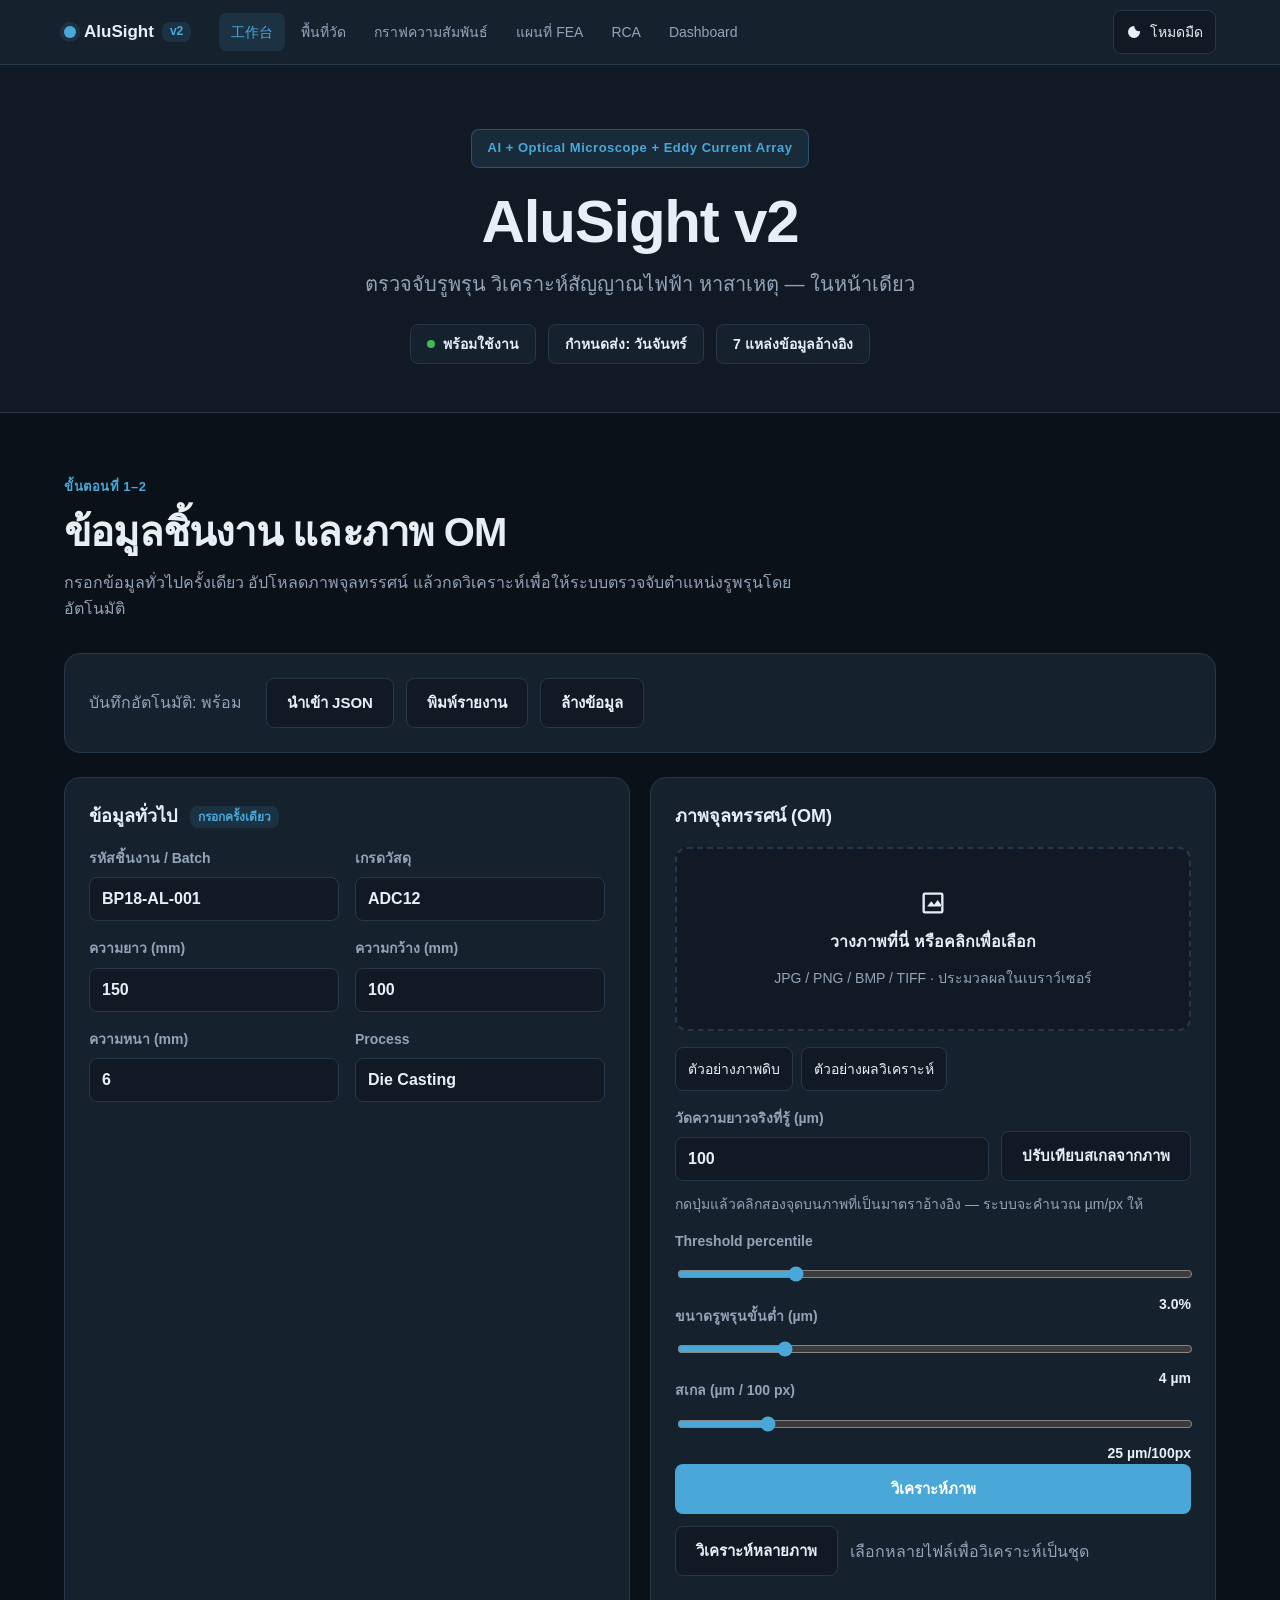
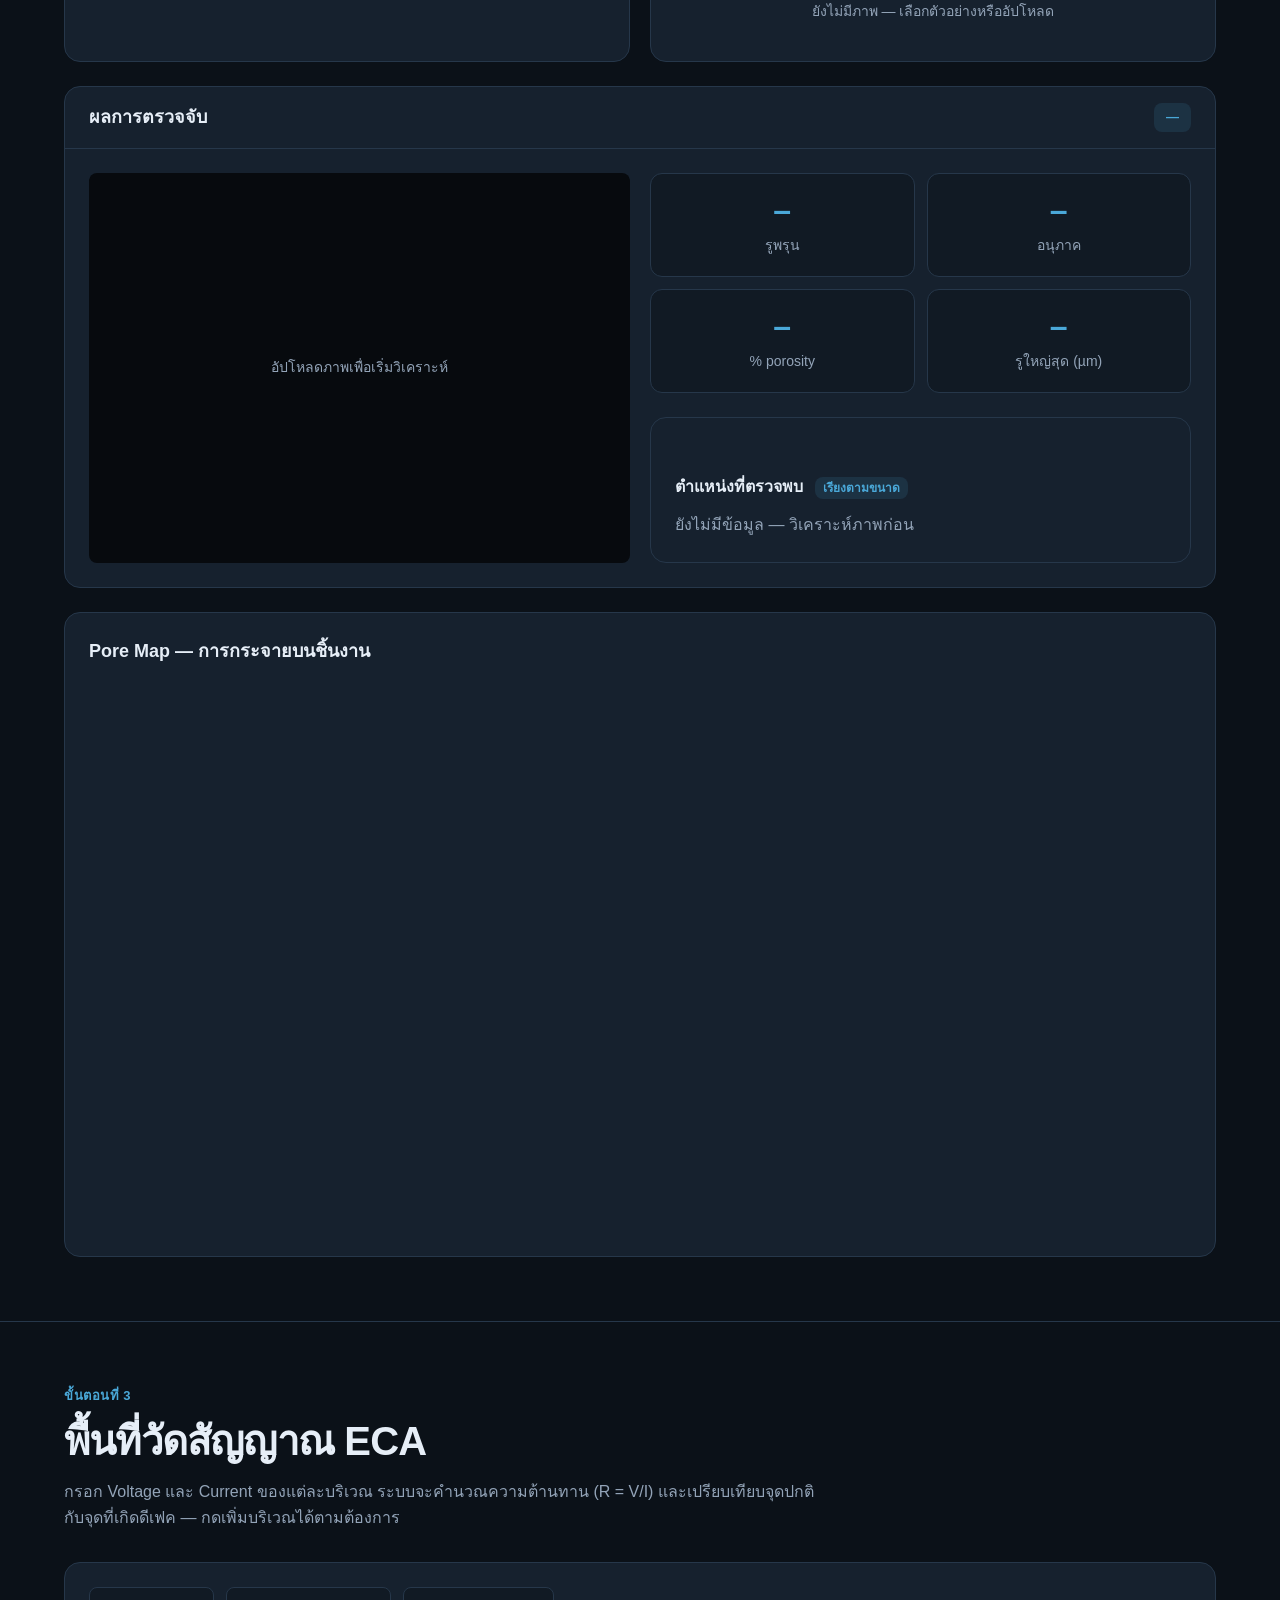
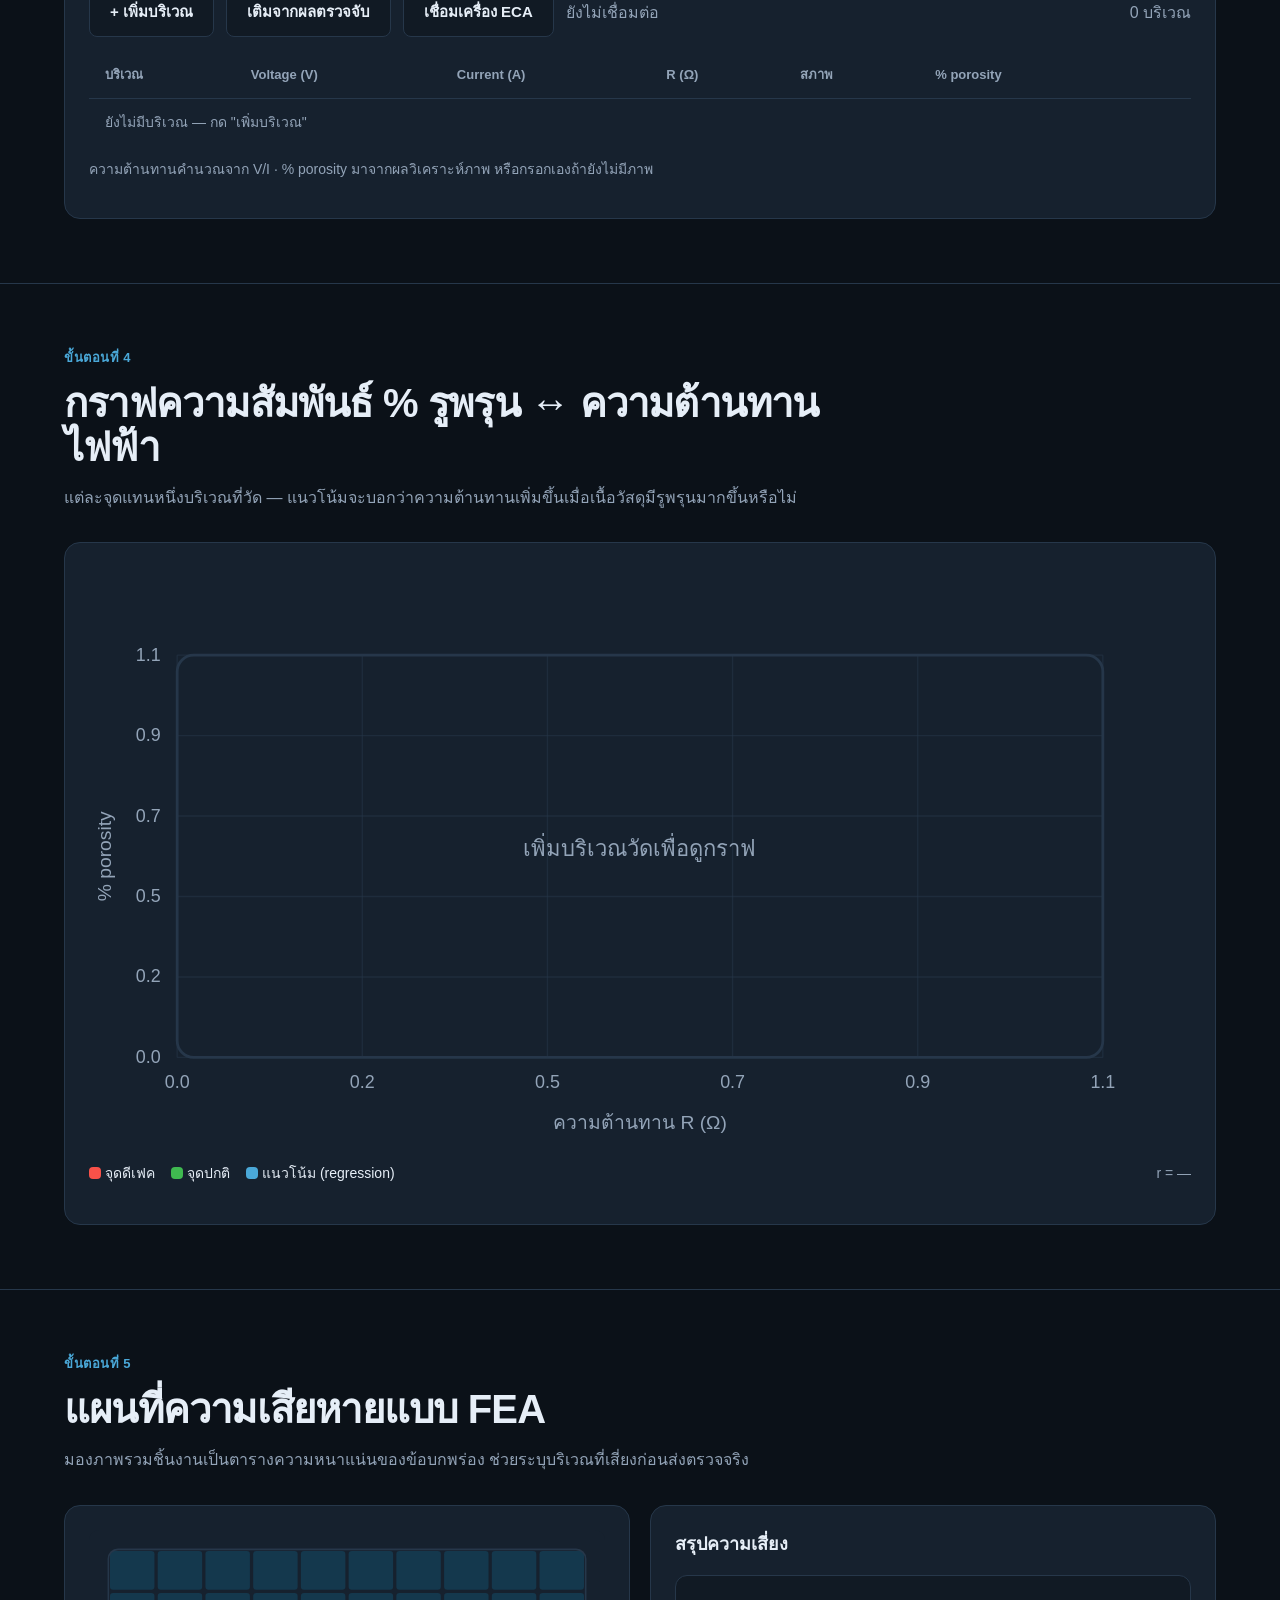
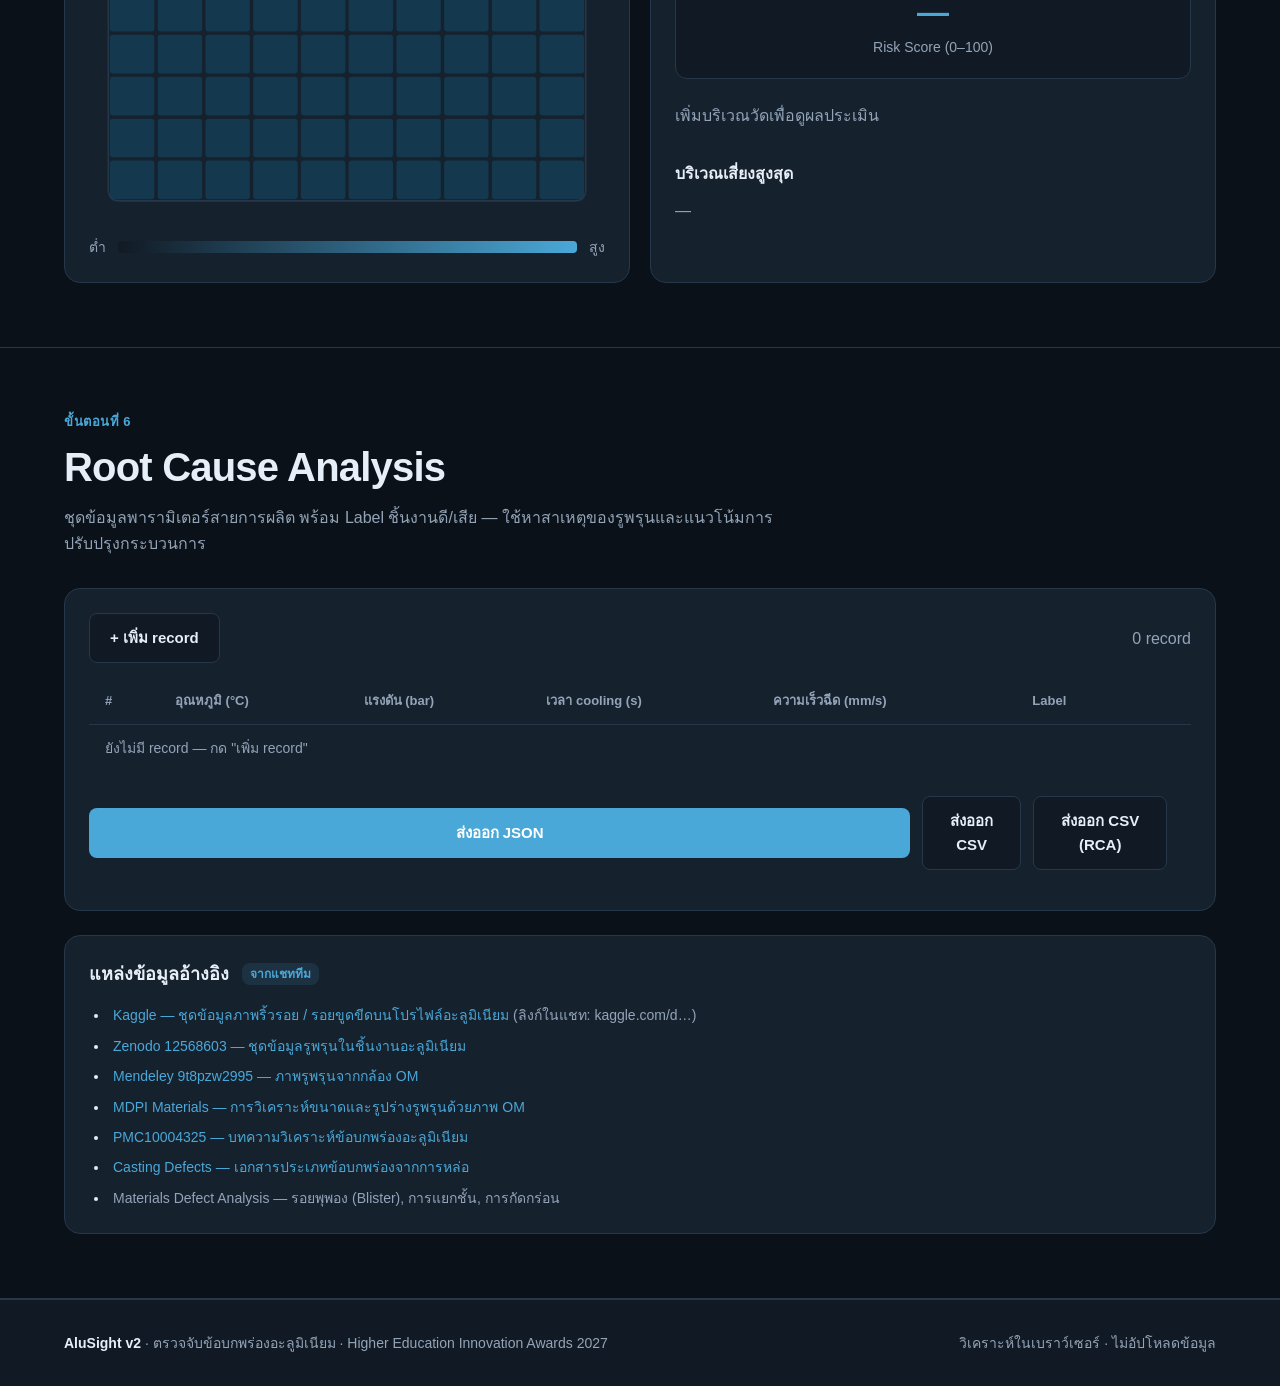
==== commit f8226c8a: "Production-ready: calibration, WebSerial, autosave, batch, PWA, reports" ====
--- a/index.html
+++ b/index.html
@@ -6,6 +6,7 @@
 <title>AluSight v2 — ตรวจจับข้อบกพร่องอะลูมิเนียม</title>
 <meta name="description" content="AluSight v2 — วิเคราะห์ภาพจุลทรรศน์ ตรวจจับรูพรุน วัดสัญญาณ ECA หลายตำแหน่ง กราฟความสัมพันธ์ และ Root Cause Analysis">
 <link rel="icon" href="data:image/svg+xml,<svg xmlns='http://www.w3.org/2000/svg' viewBox='0 0 100 100'><circle cx='50' cy='50' r='46' fill='%232f81f7'/><circle cx='50' cy='50' r='18' fill='white'/></svg>">
+<link rel="manifest" href="manifest.webmanifest">
 <link rel="stylesheet" href="styles.css">
 </head>
 <body>
@@ -52,6 +53,14 @@
       <h2 class="sec-title" id="wb-h">ข้อมูลชิ้นงาน และภาพ OM</h2>
       <p class="sec-lead">กรอกข้อมูลทั่วไปครั้งเดียว อัปโหลดภาพจุลทรรศน์ แล้วกดวิเคราะห์เพื่อให้ระบบตรวจจับตำแหน่งรูพรุนโดยอัตโนมัติ</p>
     </div>
+    <div class="card session-bar">
+      <span class="muted" id="saveStatus">บันทึกอัตโนมัติ: พร้อม</span>
+      <span class="spacer"></span>
+      <button class="btn btn-ghost" id="importBtn" type="button">นำเข้า JSON</button>
+      <input type="file" id="importFile" accept="application/json" style="display:none">
+      <button class="btn btn-ghost" id="printBtn" type="button">พิมพ์รายงาน</button>
+      <button class="btn btn-ghost" id="resetBtn" type="button">ล้างข้อมูล</button>
+    </div>
     <div class="grid-2">
       <div class="card">
         <h3>ข้อมูลทั่วไป <span class="tag-sm">กรอกครั้งเดียว</span></h3>
@@ -76,12 +85,23 @@
           <button class="sample" type="button" data-key="om_raw">ตัวอย่างภาพดิบ</button>
           <button class="sample" type="button" data-key="om_overlay">ตัวอย่างผลวิเคราะห์</button>
         </div>
+        <div class="cal-row">
+          <label class="field"><span>วัดความยาวจริงที่รู้ (µm)</span><input id="calLen" type="number" min="1" step="1" value="100"></label>
+          <button class="btn btn-ghost" id="calBtn" type="button">ปรับเทียบสเกลจากภาพ</button>
+        </div>
+        <p class="note" id="calHint">กดปุ่มแล้วคลิกสองจุดบนภาพที่เป็นมาตราอ้างอิง — ระบบจะคำนวณ µm/px ให้</p>
         <div class="params">
           <label class="field"><span>Threshold percentile</span><input type="range" id="pct" min="1" max="10" step="0.5" value="3"><output id="pctVal">3.0%</output></label>
           <label class="field"><span>ขนาดรูพรุนขั้นต่ำ (µm)</span><input type="range" id="minArea" min="0" max="20" step="1" value="4"><output id="minAreaVal">4 µm</output></label>
           <label class="field"><span>สเกล (µm / 100 px)</span><input type="range" id="scale" min="10" max="100" step="5" value="25"><output id="scaleVal">25 µm/100px</output></label>
         </div>
         <button class="btn btn-primary" id="run" type="button">วิเคราะห์ภาพ</button>
+        <div class="batch-row">
+          <button class="btn btn-ghost" id="batchBtn" type="button">วิเคราะห์หลายภาพ</button>
+          <input type="file" id="batchFiles" accept="image/*" multiple style="display:none">
+          <span class="muted" id="batchInfo">เลือกหลายไฟล์เพื่อวิเคราะห์เป็นชุด</span>
+        </div>
+        <div id="batchResult" class="mt-4"></div>
         <p class="status" id="status" role="status" aria-live="polite">ยังไม่มีภาพ — เลือกตัวอย่างหรืออัปโหลด</p>
       </div>
     </div>
@@ -124,6 +144,8 @@
       <div class="toolbar">
         <button class="btn btn-ghost" id="addZone" type="button">+ เพิ่มบริเวณ</button>
         <button class="btn btn-ghost" id="autoZone" type="button">เติมจากผลตรวจจับ</button>
+        <button class="btn btn-ghost" id="serialBtn" type="button">เชื่อมเครื่อง ECA</button>
+        <span class="muted" id="serialStatus">ยังไม่เชื่อมต่อ</span>
         <span class="spacer"></span>
         <span class="muted" id="zoneCount">0 บริเวณ</span>
       </div>
@@ -205,6 +227,7 @@
       <div class="toolbar mt-4">
         <button class="btn btn-primary" id="exportJson" type="button">ส่งออก JSON</button>
         <button class="btn btn-ghost" id="exportCsv" type="button">ส่งออก CSV</button>
+        <button class="btn btn-ghost" id="exportRcaCsv" type="button">ส่งออก CSV (RCA)</button>
         <span class="spacer"></span>
         <span class="muted" id="exportStatus"></span>
       </div>
--- a/styles.css
+++ b/styles.css
@@ -164,6 +164,15 @@
 .scale-bar{display:flex;align-items:center;gap:12px;margin-top:16px;font-size:14px;color:var(--muted)}
 .scale-bar .gradient{flex:1;height:12px;border-radius:4px;background:linear-gradient(90deg,var(--surface),var(--accent))}
 
+/* production extras */
+.session-bar{display:flex;align-items:center;gap:12px;flex-wrap:wrap;margin-bottom:24px}
+.session-bar .btn{width:auto}
+.cal-row{display:flex;align-items:end;gap:12px;margin-bottom:8px}
+.cal-row .field{flex:1}
+.batch-row{display:flex;align-items:center;gap:12px;margin-top:12px;flex-wrap:wrap}
+.batch-row .btn{width:auto}
+.canvas-wrap.calibrating canvas{cursor:crosshair}
+
 /* footer */
 footer{padding:32px 0;background:var(--surface);border-top:1px solid var(--border);color:var(--muted);font-size:14px}
 footer .in{display:flex;gap:24px;flex-wrap:wrap;justify-content:space-between;align-items:center}
@@ -178,3 +187,10 @@
   html{scroll-behavior:auto}
   *{transition:none!important;animation:none!important}
 }
+@media print{
+  .nav,.skip,footer,.session-bar,.toolbar,.samples,.cal-row,.batch-row,.status,.btn{display:none!important}
+  body{background:#ffffff;color:#14202e}
+  section{padding:24px 0;border-bottom:1px solid #cdd8e4}
+  .card,.panel{break-inside:avoid}
+  .dark{--bg:#ffffff;--surface:#f2f5f9;--surface-2:#ffffff;--text:#14202e;--muted:#5b6b7d;--border:#cdd8e4}
+}
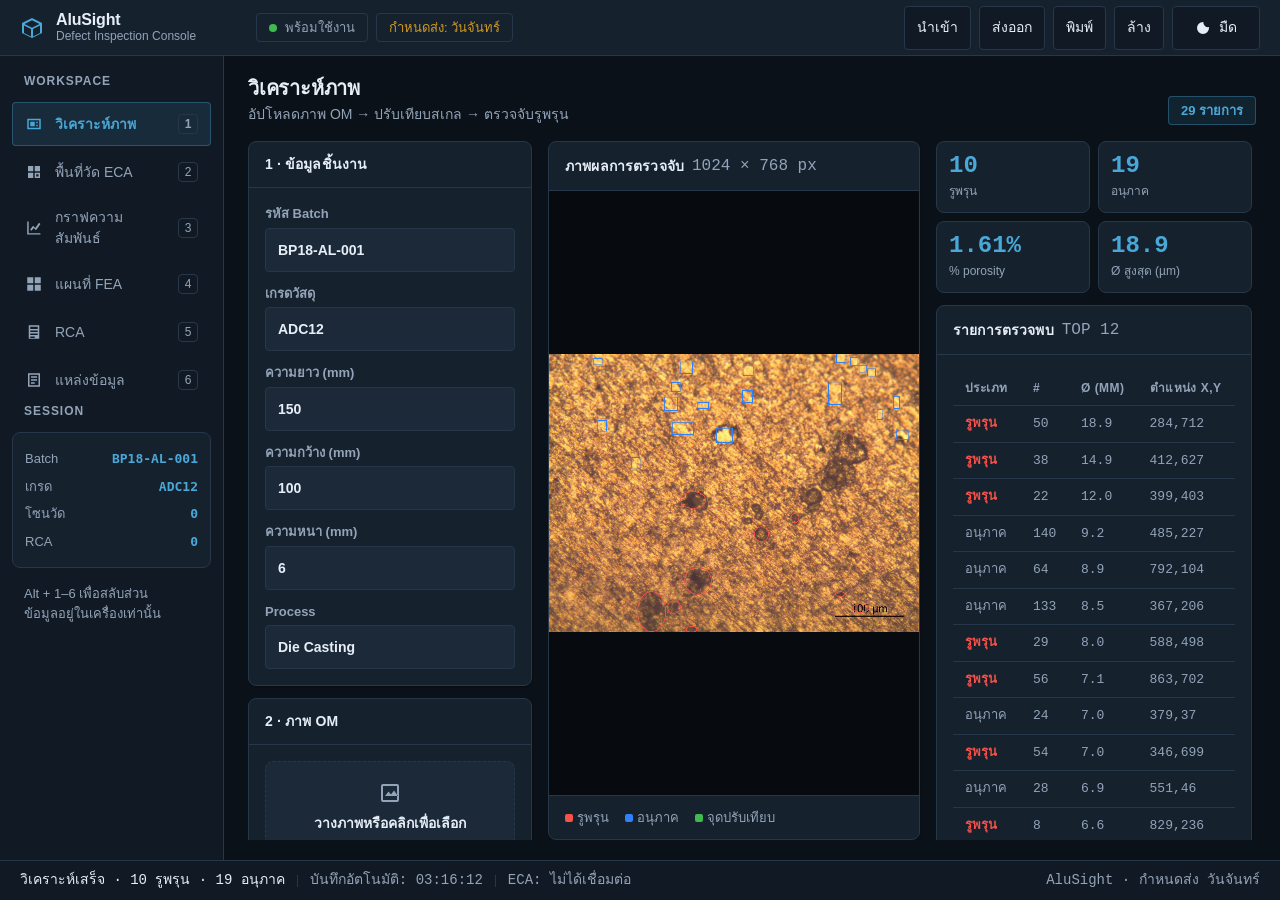
==== commit dc048ab8: "Refine into focused inspection console: sidebar navigation, dense 3-column workspace, populated on l" ====
--- a/index.html
+++ b/index.html
@@ -3,256 +3,266 @@
 <head>
 <meta charset="utf-8">
 <meta name="viewport" content="width=device-width, initial-scale=1">
-<title>AluSight v2 — ตรวจจับข้อบกพร่องอะลูมิเนียม</title>
-<meta name="description" content="AluSight v2 — วิเคราะห์ภาพจุลทรรศน์ ตรวจจับรูพรุน วัดสัญญาณ ECA หลายตำแหน่ง กราฟความสัมพันธ์ และ Root Cause Analysis">
-<link rel="icon" href="data:image/svg+xml,<svg xmlns='http://www.w3.org/2000/svg' viewBox='0 0 100 100'><circle cx='50' cy='50' r='46' fill='%232f81f7'/><circle cx='50' cy='50' r='18' fill='white'/></svg>">
+<title>AluSight — เครื่องมือตรวจจับข้อบกพร่องอะลูมิเนียม</title>
+<meta name="description" content="AluSight — คอนโซลตรวจจับรูพรุน วิเคราะห์สัญญาณ ECA หลายตำแหน่ง กราฟความสัมพันธ์ และ Root Cause Analysis">
+<link rel="icon" href="data:image/svg+xml,<svg xmlns='http://www.w3.org/2000/svg' viewBox='0 0 100 100'><rect width='100' height='100' rx='20' fill='%23126287'/><circle cx='50' cy='50' r='22' fill='white'/><circle cx='50' cy='50' r='9' fill='%23126287'/></svg>">
 <link rel="manifest" href="manifest.webmanifest">
 <link rel="stylesheet" href="styles.css">
 </head>
 <body>
-
-<a class="skip" href="#main">ข้ามไปยังเนื้อหาหลัก</a>
-
-<nav class="nav" aria-label="หลัก">
-  <div class="nav-in">
-    <a class="brand" href="#top"><span class="dot" aria-hidden="true"></span>AluSight<span class="ver">v2</span></a>
-    <div class="nav-links">
-      <a href="#workbench" class="active">工作台</a>
-      <a href="#zones">พื้นที่วัด</a>
-      <a href="#chart">กราฟความสัมพันธ์</a>
-      <a href="#fea">แผนที่ FEA</a>
-      <a href="#rca">RCA</a>
-      <a href="dashboard.html">Dashboard</a>
-    </div>
-    <div class="spacer"></div>
-    <button id="themeToggle" class="theme-btn" type="button" role="switch" aria-checked="true" aria-label="สลับโหมดมืด">
+<a class="skip" href="#main">ข้ามไปยังพื้นที่ทำงาน</a>
+
+<header class="appbar">
+  <div class="brand">
+    <svg class="mark" viewBox="0 0 24 24" width="24" height="24" aria-hidden="true"><path fill="currentColor" d="M12 2 2 7v10l10 5 10-5V7L12 2Zm0 2.3 7.5 3.75L12 11.8 4.5 8.05 12 4.3ZM4 9.6l7 3.5v7.3l-7-3.5V9.6Zm9 10.8v-7.3l7-3.5v7.3l-7 3.5Z"/></svg>
+    <div><b>AluSight</b><small>Defect Inspection Console</small></div>
+  </div>
+  <div class="appbar-meta">
+    <span class="pill"><i class="pdot ok" aria-hidden="true"></i>พร้อมใช้งาน</span>
+    <span class="pill deadline">กำหนดส่ง: วันจันทร์</span>
+  </div>
+  <div class="appbar-actions">
+    <button class="tbtn" id="importBtn" type="button" title="นำเข้า session">นำเข้า</button>
+    <input type="file" id="importFile" accept="application/json" style="display:none">
+    <button class="tbtn" id="exportJson" type="button" title="ส่งออก JSON">ส่งออก</button>
+    <button class="tbtn" id="printBtn" type="button" title="พิมพ์รายงาน">พิมพ์</button>
+    <button class="tbtn" id="resetBtn" type="button" title="ล้างข้อมูล">ล้าง</button>
+    <button class="tbtn theme" id="themeToggle" type="button" role="switch" aria-checked="true" aria-label="สลับโหมดมืด">
       <svg viewBox="0 0 24 24" width="16" height="16" aria-hidden="true"><path fill="currentColor" d="M12 3a9 9 0 1 0 9 9c0-.5-.04-1-.12-1.47A7 7 0 0 1 12.47 3.12C12.3 3.04 12.15 3 12 3Z"/></svg>
-      <span id="themeLabel">โหมดมืด</span>
+      <span id="themeLabel">มืด</span>
     </button>
   </div>
-</nav>
-
-<header class="hero" id="top">
-  <div class="wrap">
-    <span class="eyebrow">AI + Optical Microscope + Eddy Current Array</span>
-    <h1>AluSight v2</h1>
-    <p class="tag">ตรวจจับรูพรุน วิเคราะห์สัญญาณไฟฟ้า หาสาเหตุ — ในหน้าเดียว</p>
-    <div class="hero-meta">
-      <span class="pill"><span class="pdot ok" aria-hidden="true"></span>พร้อมใช้งาน</span>
-      <span class="pill">กำหนดส่ง: วันจันทร์</span>
-      <span class="pill">7 แหล่งข้อมูลอ้างอิง</span>
+</header>
+
+<div class="shell">
+  <aside class="sidebar">
+    <div class="side-label">WORKSPACE</div>
+    <nav class="navlist" aria-label="ส่วนของเครื่องมือ">
+      <button class="navitem active" type="button" data-view="analyze" aria-current="page">
+        <svg viewBox="0 0 24 24" width="18" height="18" aria-hidden="true"><path fill="currentColor" d="M3 5h18v14H3V5Zm2 2v10h14V7H5Zm2 2h6v6H7V9Zm8 0h2v2h-2V9Zm0 4h2v2h-2v-2Z"/></svg>
+        <span>วิเคราะห์ภาพ</span><kbd>1</kbd>
+      </button>
+      <button class="navitem" type="button" data-view="zones">
+        <svg viewBox="0 0 24 24" width="18" height="18" aria-hidden="true"><path fill="currentColor" d="M4 4h7v7H4V4Zm9 0h7v7h-7V4ZM4 13h7v7H4v-7Zm9 0h7v7h-7v-7Zm2 2v3h3v-3h-3Z"/></svg>
+        <span>พื้นที่วัด ECA</span><kbd>2</kbd>
+      </button>
+      <button class="navitem" type="button" data-view="chart">
+        <svg viewBox="0 0 24 24" width="18" height="18" aria-hidden="true"><path fill="currentColor" d="M3 3h2v16h16v2H3V3Zm4 11 4-5 3 3 5-7 2 1.4-6.1 8.6-3-3-3.1 3.9L7 14Z"/></svg>
+        <span>กราฟความสัมพันธ์</span><kbd>3</kbd>
+      </button>
+      <button class="navitem" type="button" data-view="fea">
+        <svg viewBox="0 0 24 24" width="18" height="18" aria-hidden="true"><path fill="currentColor" d="M3 3h8v8H3V3Zm10 0h8v8h-8V3ZM3 13h8v8H3v-8Zm10 0h8v8h-8v-8Z"/></svg>
+        <span>แผนที่ FEA</span><kbd>4</kbd>
+      </button>
+      <button class="navitem" type="button" data-view="rca">
+        <svg viewBox="0 0 24 24" width="18" height="18" aria-hidden="true"><path fill="currentColor" d="M5 3h14v18H5V3Zm2 2v3h10V5H7Zm0 5v2h10v-2H7Zm0 4v2h10v-2H7Zm0 4v2h6v-2H7Z"/></svg>
+        <span>RCA</span><kbd>5</kbd>
+      </button>
+      <button class="navitem" type="button" data-view="refs">
+        <svg viewBox="0 0 24 24" width="18" height="18" aria-hidden="true"><path fill="currentColor" d="M4 3h16v18H4V3Zm2 2v14h12V5H6Zm2 2h8v2H8V7Zm0 4h8v2H8v-2Zm0 4h5v2H8v-2Z"/></svg>
+        <span>แหล่งข้อมูล</span><kbd>6</kbd>
+      </button>
+    </nav>
+
+    <div class="side-label mt">SESSION</div>
+    <div class="side-card">
+      <div class="kv"><span>Batch</span><b id="sideBatch">—</b></div>
+      <div class="kv"><span>เกรด</span><b id="sideGrade">—</b></div>
+      <div class="kv"><span>โซนวัด</span><b id="sideZones">0</b></div>
+      <div class="kv"><span>RCA</span><b id="sideRca">0</b></div>
     </div>
-  </div>
-</header>
-
-<main id="main">
-<section id="workbench" aria-labelledby="wb-h">
-  <div class="wrap">
-    <div class="sec-head">
-      <div class="sec-kicker">ขั้นตอนที่ 1–2</div>
-      <h2 class="sec-title" id="wb-h">ข้อมูลชิ้นงาน และภาพ OM</h2>
-      <p class="sec-lead">กรอกข้อมูลทั่วไปครั้งเดียว อัปโหลดภาพจุลทรรศน์ แล้วกดวิเคราะห์เพื่อให้ระบบตรวจจับตำแหน่งรูพรุนโดยอัตโนมัติ</p>
-    </div>
-    <div class="card session-bar">
-      <span class="muted" id="saveStatus">บันทึกอัตโนมัติ: พร้อม</span>
-      <span class="spacer"></span>
-      <button class="btn btn-ghost" id="importBtn" type="button">นำเข้า JSON</button>
-      <input type="file" id="importFile" accept="application/json" style="display:none">
-      <button class="btn btn-ghost" id="printBtn" type="button">พิมพ์รายงาน</button>
-      <button class="btn btn-ghost" id="resetBtn" type="button">ล้างข้อมูล</button>
-    </div>
-    <div class="grid-2">
-      <div class="card">
-        <h3>ข้อมูลทั่วไป <span class="tag-sm">กรอกครั้งเดียว</span></h3>
-        <div class="form-grid">
-          <label class="field"><span>รหัสชิ้นงาน / Batch</span><input id="gBatch" type="text" value="BP18-AL-001" autocomplete="off"></label>
-          <label class="field"><span>เกรดวัสดุ</span><input id="gGrade" type="text" value="ADC12" autocomplete="off"></label>
-          <label class="field"><span>ความยาว (mm)</span><input id="gLen" type="number" min="1" step="1" value="150"></label>
-          <label class="field"><span>ความกว้าง (mm)</span><input id="gWid" type="number" min="1" step="1" value="100"></label>
-          <label class="field"><span>ความหนา (mm)</span><input id="gThk" type="number" min="1" step="0.1" value="6"></label>
-          <label class="field"><span>Process</span><input id="gProc" type="text" value="Die Casting" autocomplete="off"></label>
-        </div>
-      </div>
-      <div class="card">
-        <h3>ภาพจุลทรรศน์ (OM)</h3>
-        <div id="drop" class="drop" role="button" tabindex="0" aria-label="เลือกหรือวางภาพจุลทรรศน์">
-          <svg viewBox="0 0 24 24" width="28" height="28" aria-hidden="true"><path fill="currentColor" d="M19 3H5a2 2 0 0 0-2 2v14a2 2 0 0 0 2 2h14a2 2 0 0 0 2-2V5a2 2 0 0 0-2-2Zm0 16H5V5h14v14ZM7 15l3.5-4.5 2.5 3 3-4 4 5.5H7Z"/></svg>
-          <div class="drop-t">วางภาพที่นี่ หรือคลิกเพื่อเลือก</div>
-          <div class="drop-s">JPG / PNG / BMP / TIFF · ประมวลผลในเบราว์เซอร์</div>
-          <input type="file" id="file" accept="image/*" style="display:none">
-        </div>
-        <div class="samples">
-          <button class="sample" type="button" data-key="om_raw">ตัวอย่างภาพดิบ</button>
-          <button class="sample" type="button" data-key="om_overlay">ตัวอย่างผลวิเคราะห์</button>
-        </div>
-        <div class="cal-row">
-          <label class="field"><span>วัดความยาวจริงที่รู้ (µm)</span><input id="calLen" type="number" min="1" step="1" value="100"></label>
-          <button class="btn btn-ghost" id="calBtn" type="button">ปรับเทียบสเกลจากภาพ</button>
-        </div>
-        <p class="note" id="calHint">กดปุ่มแล้วคลิกสองจุดบนภาพที่เป็นมาตราอ้างอิง — ระบบจะคำนวณ µm/px ให้</p>
-        <div class="params">
-          <label class="field"><span>Threshold percentile</span><input type="range" id="pct" min="1" max="10" step="0.5" value="3"><output id="pctVal">3.0%</output></label>
-          <label class="field"><span>ขนาดรูพรุนขั้นต่ำ (µm)</span><input type="range" id="minArea" min="0" max="20" step="1" value="4"><output id="minAreaVal">4 µm</output></label>
-          <label class="field"><span>สเกล (µm / 100 px)</span><input type="range" id="scale" min="10" max="100" step="5" value="25"><output id="scaleVal">25 µm/100px</output></label>
-        </div>
-        <button class="btn btn-primary" id="run" type="button">วิเคราะห์ภาพ</button>
-        <div class="batch-row">
-          <button class="btn btn-ghost" id="batchBtn" type="button">วิเคราะห์หลายภาพ</button>
-          <input type="file" id="batchFiles" accept="image/*" multiple style="display:none">
-          <span class="muted" id="batchInfo">เลือกหลายไฟล์เพื่อวิเคราะห์เป็นชุด</span>
-        </div>
-        <div id="batchResult" class="mt-4"></div>
-        <p class="status" id="status" role="status" aria-live="polite">ยังไม่มีภาพ — เลือกตัวอย่างหรืออัปโหลด</p>
-      </div>
-    </div>
-    <div class="panel mt-4">
-      <div class="panel-h"><h3>ผลการตรวจจับ</h3><span class="badge" id="detBadge">—</span></div>
-      <div class="analysis-grid">
-        <div class="canvas-wrap">
-          <canvas id="out" aria-label="ภาพผลการตรวจจับ"></canvas>
-          <div id="empty" class="empty">อัปโหลดภาพเพื่อเริ่มวิเคราะห์</div>
-        </div>
+    <p class="side-note">Alt + 1–6 เพื่อสลับส่วน<br>ข้อมูลอยู่ในเครื่องเท่านั้น</p>
+  </aside>
+
+  <main id="main" class="workspace">
+    <h1 class="sr-only">AluSight — เครื่องมือตรวจจับข้อบกพร่องอะลูมิเนียม</h1>
+
+    <!-- ============ ANALYZE ============ -->
+    <section class="view active" id="view-analyze" aria-labelledby="h-analyze">
+      <div class="view-head">
+        <div><h2 id="h-analyze">วิเคราะห์ภาพ</h2><p>อัปโหลดภาพ OM → ปรับเทียบสเกล → ตรวจจับรูพรุน</p></div>
+        <span class="badge" id="detBadge">—</span>
+      </div>
+
+      <div class="work-grid">
+        <!-- controls -->
+        <div class="col">
+          <div class="panel">
+            <div class="panel-h"><h3>1 · ข้อมูลชิ้นงาน</h3></div>
+            <div class="panel-b form-grid-one">
+              <label class="field"><span>รหัส Batch</span><input id="gBatch" type="text" value="BP18-AL-001" autocomplete="off"></label>
+              <label class="field"><span>เกรดวัสดุ</span><input id="gGrade" type="text" value="ADC12" autocomplete="off"></label>
+              <label class="field"><span>ความยาว (mm)</span><input id="gLen" type="number" min="1" step="1" value="150"></label>
+              <label class="field"><span>ความกว้าง (mm)</span><input id="gWid" type="number" min="1" step="1" value="100"></label>
+              <label class="field"><span>ความหนา (mm)</span><input id="gThk" type="number" min="1" step="0.1" value="6"></label>
+              <label class="field"><span>Process</span><input id="gProc" type="text" value="Die Casting" autocomplete="off"></label>
+            </div>
+          </div>
+
+          <div class="panel mt">
+            <div class="panel-h"><h3>2 · ภาพ OM</h3></div>
+            <div class="panel-b">
+              <div id="drop" class="drop" role="button" tabindex="0" aria-label="เลือกหรือวางภาพจุลทรรศน์">
+                <svg viewBox="0 0 24 24" width="24" height="24" aria-hidden="true"><path fill="currentColor" d="M19 3H5a2 2 0 0 0-2 2v14a2 2 0 0 0 2 2h14a2 2 0 0 0 2-2V5a2 2 0 0 0-2-2Zm0 16H5V5h14v14ZM7 15l3.5-4.5 2.5 3 3-4 4 5.5H7Z"/></svg>
+                <div class="drop-t">วางภาพหรือคลิกเพื่อเลือก</div>
+                <div class="drop-s">JPG · PNG · BMP · TIFF</div>
+                <input type="file" id="file" accept="image/*" style="display:none">
+              </div>
+              <div class="samples">
+                <button class="sample" type="button" data-key="om_raw">ภาพดิบ</button>
+                <button class="sample" type="button" data-key="om_overlay">ผลวิเคราะห์</button>
+              </div>
+              <label class="field"><span>ความยาวมาตราอ้างอิง (µm)</span><input id="calLen" type="number" min="1" step="1" value="100"></label>
+              <button class="tbtn wide" id="calBtn" type="button">ปรับเทียบสเกลจากภาพ</button>
+              <p class="hint" id="calHint">คลิก 2 จุดบนมาตราอ้างอิงเพื่อคำนวณ µm/px</p>
+            </div>
+          </div>
+
+          <div class="panel mt">
+            <div class="panel-h"><h3>3 · พารามิเตอร์</h3></div>
+            <div class="panel-b">
+              <label class="field"><span>Threshold percentile</span><input type="range" id="pct" min="1" max="10" step="0.5" value="3"><output id="pctVal">3.0%</output></label>
+              <label class="field"><span>รูพรุนขั้นต่ำ (µm)</span><input type="range" id="minArea" min="0" max="20" step="1" value="4"><output id="minAreaVal">4 µm</output></label>
+              <label class="field"><span>สเกล (µm / 100 px)</span><input type="range" id="scale" min="10" max="100" step="5" value="25"><output id="scaleVal">25 µm/100px</output></label>
+              <button class="pbtn" id="run" type="button">วิเคราะห์ภาพ</button>
+              <button class="tbtn wide mt" id="batchBtn" type="button">วิเคราะห์หลายภาพ</button>
+              <input type="file" id="batchFiles" accept="image/*" multiple style="display:none">
+              <p class="hint" id="batchInfo">เลือกหลายไฟล์เพื่อวิเคราะห์เป็นชุด</p>
+              <div id="batchResult"></div>
+            </div>
+          </div>
+        </div>
+
+        <!-- canvas -->
+        <div class="col center">
+          <div class="panel grow">
+            <div class="panel-h"><h3>ภาพผลการตรวจจับ</h3><span class="mono muted" id="imgDim"></span></div>
+            <div class="canvas-wrap">
+              <canvas id="out" aria-label="ภาพผลการตรวจจับ"></canvas>
+              <div id="empty" class="empty">ยังไม่มีภาพ — เลือกตัวอย่างหรืออัปโหลด</div>
+            </div>
+            <div class="legend"><span><i class="swatch pore" aria-hidden="true"></i>รูพรุน</span><span><i class="swatch incl" aria-hidden="true"></i>อนุภาค</span><span><i class="swatch cal" aria-hidden="true"></i>จุดปรับเทียบ</span></div>
+          </div>
+        </div>
+
+        <!-- results -->
+        <div class="col">
+          <div class="kpis">
+            <div class="kpi"><span class="n" id="sPores">–</span><span class="l">รูพรุน</span></div>
+            <div class="kpi"><span class="n" id="sIncl">–</span><span class="l">อนุภาค</span></div>
+            <div class="kpi"><span class="n" id="sPct">–</span><span class="l">% porosity</span></div>
+            <div class="kpi"><span class="n" id="sMax">–</span><span class="l">Ø สูงสุด (µm)</span></div>
+          </div>
+          <div class="panel mt">
+            <div class="panel-h"><h3>รายการตรวจพบ</h3><span class="mono muted">TOP 12</span></div>
+            <div class="panel-b muted" id="detList">ยังไม่มีข้อมูล</div>
+          </div>
+          <div class="panel mt">
+            <div class="panel-h"><h3>Pore Map</h3><span class="mono muted">X / Y</span></div>
+            <div class="panel-b"><svg id="poreMap" viewBox="0 0 800 400" role="img" aria-label="แผนที่กระจายรูพรุน"></svg></div>
+          </div>
+        </div>
+      </div>
+    </section>
+
+    <!-- ============ ZONES ============ -->
+    <section class="view" id="view-zones" aria-labelledby="h-zones" hidden>
+      <div class="view-head">
+        <div><h2 id="h-zones">พื้นที่วัด ECA</h2><p>Voltage / Current ต่อบริเวณ · ความต้านทาน R = V / I · เปรียบเทียบจุดปกติและดีเฟค</p></div>
+        <span class="badge" id="zoneCount">0 บริเวณ</span>
+      </div>
+      <div class="panel">
+        <div class="panel-h tools">
+          <button class="tbtn" id="addZone" type="button">+ เพิ่มบริเวณ</button>
+          <button class="tbtn" id="autoZone" type="button">เติมจากผลตรวจจับ</button>
+          <button class="tbtn" id="serialBtn" type="button">เชื่อมเครื่อง ECA</button>
+          <span class="spacer"></span>
+          <span class="mono muted" id="serialStatus">ยังไม่เชื่อมต่อ</span>
+        </div>
+        <div class="panel-b">
+          <div class="table-scroll">
+            <table class="data" id="zoneTable">
+              <thead><tr><th>บริเวณ</th><th>Voltage (V)</th><th>Current (A)</th><th>R (Ω)</th><th>สภาพ</th><th>% porosity</th><th></th></tr></thead>
+              <tbody id="zoneBody"><tr><td colspan="7" class="muted">ยังไม่มีบริเวณ — กด "+ เพิ่มบริเวณ"</td></tr></tbody>
+            </table>
+          </div>
+          <p class="hint">รองรับข้อมูลจากเครื่องจริงผ่าน WebSerial ที่ 9600 baud (Chrome / Edge) รูปแบบบรรทัด V:5.12,I:0.43 หรือ 5.12,0.43</p>
+        </div>
+      </div>
+    </section>
+
+    <!-- ============ CHART ============ -->
+    <section class="view" id="view-chart" aria-labelledby="h-chart" hidden>
+      <div class="view-head">
+        <div><h2 id="h-chart">กราฟความสัมพันธ์</h2><p>% porosity เทียบกับความต้านทานไฟฟ้า · regression และ correlation</p></div>
+        <span class="badge mono" id="corrVal">r = —</span>
+      </div>
+      <div class="panel">
+        <div class="panel-b"><svg id="resChart" viewBox="0 0 800 420" role="img" aria-label="กราฟความสัมพันธ์ระหว่างเปอร์เซ็นต์รูพรุนและความต้านทาน"></svg></div>
+        <div class="panel-h legend"><span><i class="swatch defect" aria-hidden="true"></i>ดีเฟค</span><span><i class="swatch normal" aria-hidden="true"></i>ปกติ</span><span><i class="swatch trend" aria-hidden="true"></i>แนวโน้ม</span></div>
+      </div>
+    </section>
+
+    <!-- ============ FEA ============ -->
+    <section class="view" id="view-fea" aria-labelledby="h-fea" hidden>
+      <div class="view-head"><div><h2 id="h-fea">แผนที่ความเสียหายแบบ FEA</h2><p>ความหนาแน่นข้อบกพร่องบนพื้นผิวชิ้นงาน และคะแนนความเสี่ยง</p></div></div>
+      <div class="work-grid two">
+        <div class="panel"><div class="panel-h"><h3>Heatmap</h3><span class="mono muted">10 × 6</span></div><div class="panel-b"><svg id="feaMap" viewBox="0 0 640 360" role="img" aria-label="แผนที่ความเสียหายแบบ FEA"></svg><div class="scale-bar"><span>ต่ำ</span><span class="gradient" aria-hidden="true"></span><span>สูง</span></div></div></div>
         <div>
-          <div class="stat-grid">
-            <div class="stat"><div class="n" id="sPores">–</div><div class="l">รูพรุน</div></div>
-            <div class="stat"><div class="n" id="sIncl">–</div><div class="l">อนุภาค</div></div>
-            <div class="stat"><div class="n" id="sPct">–</div><div class="l">% porosity</div></div>
-            <div class="stat"><div class="n" id="sMax">–</div><div class="l">รูใหญ่สุด (µm)</div></div>
-          </div>
-          <div class="card mt-4">
-            <h4>ตำแหน่งที่ตรวจพบ <span class="tag-sm">เรียงตามขนาด</span></h4>
-            <div id="detList" class="muted">ยังไม่มีข้อมูล — วิเคราะห์ภาพก่อน</div>
-          </div>
-        </div>
-      </div>
-    </div>
-    <div class="card mt-4">
-      <h3>Pore Map — การกระจายบนชิ้นงาน</h3>
-      <svg id="poreMap" viewBox="0 0 800 400" role="img" aria-label="แผนที่กระจายรูพรุน"></svg>
-    </div>
-  </div>
-</section>
-
-<section id="zones" aria-labelledby="z-h">
-  <div class="wrap">
-    <div class="sec-head">
-      <div class="sec-kicker">ขั้นตอนที่ 3</div>
-      <h2 class="sec-title" id="z-h">พื้นที่วัดสัญญาณ ECA</h2>
-      <p class="sec-lead">กรอก Voltage และ Current ของแต่ละบริเวณ ระบบจะคำนวณความต้านทาน (R = V/I) และเปรียบเทียบจุดปกติกับจุดที่เกิดดีเฟค — กดเพิ่มบริเวณได้ตามต้องการ</p>
-    </div>
-    <div class="card">
-      <div class="toolbar">
-        <button class="btn btn-ghost" id="addZone" type="button">+ เพิ่มบริเวณ</button>
-        <button class="btn btn-ghost" id="autoZone" type="button">เติมจากผลตรวจจับ</button>
-        <button class="btn btn-ghost" id="serialBtn" type="button">เชื่อมเครื่อง ECA</button>
-        <span class="muted" id="serialStatus">ยังไม่เชื่อมต่อ</span>
-        <span class="spacer"></span>
-        <span class="muted" id="zoneCount">0 บริเวณ</span>
-      </div>
-      <div class="table-scroll">
-        <table class="data" id="zoneTable">
-          <thead><tr><th>บริเวณ</th><th>Voltage (V)</th><th>Current (A)</th><th>R (Ω)</th><th>สภาพ</th><th>% porosity</th><th></th></tr></thead>
-          <tbody id="zoneBody"><tr><td colspan="7" class="muted">ยังไม่มีบริเวณ — กด "เพิ่มบริเวณ"</td></tr></tbody>
-        </table>
-      </div>
-      <p class="note">ความต้านทานคำนวณจาก V/I · % porosity มาจากผลวิเคราะห์ภาพ หรือกรอกเองถ้ายังไม่มีภาพ</p>
-    </div>
-  </div>
-</section>
-
-<section id="chart" aria-labelledby="c-h">
-  <div class="wrap">
-    <div class="sec-head">
-      <div class="sec-kicker">ขั้นตอนที่ 4</div>
-      <h2 class="sec-title" id="c-h">กราฟความสัมพันธ์ % รูพรุน ↔ ความต้านทานไฟฟ้า</h2>
-      <p class="sec-lead">แต่ละจุดแทนหนึ่งบริเวณที่วัด — แนวโน้มจะบอกว่าความต้านทานเพิ่มขึ้นเมื่อเนื้อวัสดุมีรูพรุนมากขึ้นหรือไม่</p>
-    </div>
-    <div class="card">
-      <svg id="resChart" viewBox="0 0 800 420" role="img" aria-label="กราฟความสัมพันธ์ระหว่างเปอร์เซ็นต์รูพรุนและความต้านทาน"></svg>
-      <div class="chart-legend">
-        <span><i class="swatch defect" aria-hidden="true"></i>จุดดีเฟค</span>
-        <span><i class="swatch normal" aria-hidden="true"></i>จุดปกติ</span>
-        <span><i class="swatch trend" aria-hidden="true"></i>แนวโน้ม (regression)</span>
-        <span class="spacer"></span>
-        <span class="muted" id="corrVal">r = —</span>
-      </div>
-    </div>
-  </div>
-</section>
-
-<section id="fea" aria-labelledby="f-h">
-  <div class="wrap">
-    <div class="sec-head">
-      <div class="sec-kicker">ขั้นตอนที่ 5</div>
-      <h2 class="sec-title" id="f-h">แผนที่ความเสียหายแบบ FEA</h2>
-      <p class="sec-lead">มองภาพรวมชิ้นงานเป็นตารางความหนาแน่นของข้อบกพร่อง ช่วยระบุบริเวณที่เสี่ยงก่อนส่งตรวจจริง</p>
-    </div>
-    <div class="grid-2">
-      <div class="card">
-        <svg id="feaMap" viewBox="0 0 640 360" role="img" aria-label="แผนที่ความเสียหายแบบ FEA"></svg>
-        <div class="scale-bar"><span>ต่ำ</span><span class="gradient" aria-hidden="true"></span><span>สูง</span></div>
-      </div>
-      <div class="card">
-        <h3>สรุปความเสี่ยง</h3>
-        <div class="stat-grid one">
-          <div class="stat"><div class="n" id="riskScore">—</div><div class="l">Risk Score (0–100)</div></div>
-        </div>
-        <p id="riskText" class="muted mt-4">เพิ่มบริเวณวัดเพื่อดูผลประเมิน</p>
-        <h4 class="mt-4">บริเวณเสี่ยงสูงสุด</h4>
-        <div id="hotspot" class="muted">—</div>
-      </div>
-    </div>
-  </div>
-</section>
-
-<section id="rca" aria-labelledby="r-h">
-  <div class="wrap">
-    <div class="sec-head">
-      <div class="sec-kicker">ขั้นตอนที่ 6</div>
-      <h2 class="sec-title" id="r-h">Root Cause Analysis</h2>
-      <p class="sec-lead">ชุดข้อมูลพารามิเตอร์สายการผลิต พร้อม Label ชิ้นงานดี/เสีย — ใช้หาสาเหตุของรูพรุนและแนวโน้มการปรับปรุงกระบวนการ</p>
-    </div>
-    <div class="card">
-      <div class="toolbar">
-        <button class="btn btn-ghost" id="addRca" type="button">+ เพิ่ม record</button>
-        <span class="spacer"></span>
-        <span class="muted" id="rcaCount">0 record</span>
-      </div>
-      <div class="table-scroll">
-        <table class="data" id="rcaTable">
-          <thead><tr><th>#</th><th>อุณหภูมิ (°C)</th><th>แรงดัน (bar)</th><th>เวลา cooling (s)</th><th>ความเร็วฉีด (mm/s)</th><th>Label</th><th></th></tr></thead>
-          <tbody id="rcaBody"><tr><td colspan="7" class="muted">ยังไม่มี record — กด "เพิ่ม record"</td></tr></tbody>
-        </table>
-      </div>
-      <div class="toolbar mt-4">
-        <button class="btn btn-primary" id="exportJson" type="button">ส่งออก JSON</button>
-        <button class="btn btn-ghost" id="exportCsv" type="button">ส่งออก CSV</button>
-        <button class="btn btn-ghost" id="exportRcaCsv" type="button">ส่งออก CSV (RCA)</button>
-        <span class="spacer"></span>
-        <span class="muted" id="exportStatus"></span>
-      </div>
-    </div>
-    <div class="card mt-4">
-      <h3>แหล่งข้อมูลอ้างอิง <span class="tag-sm">จากแชททีม</span></h3>
-      <ul class="refs">
-        <li><a href="https://www.kaggle.com/datasets" target="_blank" rel="noopener">Kaggle — ชุดข้อมูลภาพริ้วรอย / รอยขูดขีดบนโปรไฟล์อะลูมิเนียม</a> <span class="muted">(ลิงก์ในแชท: kaggle.com/d…)</span></li>
-        <li><a href="https://zenodo.org/records/12568603" target="_blank" rel="noopener">Zenodo 12568603 — ชุดข้อมูลรูพรุนในชิ้นงานอะลูมิเนียม</a></li>
+          <div class="kpis one"><div class="kpi"><span class="n" id="riskScore">—</span><span class="l">Risk Score (0–100)</span></div></div>
+          <div class="panel mt"><div class="panel-h"><h3>สรุป</h3></div><div class="panel-b"><p id="riskText" class="muted">เพิ่มบริเวณวัดเพื่อดูผลประเมิน</p><h4>บริเวณเสี่ยงสูงสุด</h4><div id="hotspot" class="mono muted">—</div></div></div>
+        </div>
+      </div>
+    </section>
+
+    <!-- ============ RCA ============ -->
+    <section class="view" id="view-rca" aria-labelledby="h-rca" hidden>
+      <div class="view-head">
+        <div><h2 id="h-rca">Root Cause Analysis</h2><p>พารามิเตอร์สายการผลิต พร้อม Label ชิ้นงานดี / เสีย</p></div>
+        <span class="badge" id="rcaCount">0 record</span>
+      </div>
+      <div class="panel">
+        <div class="panel-h tools">
+          <button class="tbtn" id="addRca" type="button">+ เพิ่ม record</button>
+          <button class="tbtn" id="exportCsv" type="button">CSV โซนวัด</button>
+          <button class="tbtn" id="exportRcaCsv" type="button">CSV RCA</button>
+          <span class="spacer"></span><span class="mono muted" id="exportStatus"></span>
+        </div>
+        <div class="panel-b">
+          <div class="table-scroll">
+            <table class="data" id="rcaTable">
+              <thead><tr><th>#</th><th>อุณหภูมิ (°C)</th><th>แรงดัน (bar)</th><th>Cooling (s)</th><th>ความเร็วฉีด (mm/s)</th><th>Label</th><th></th></tr></thead>
+              <tbody id="rcaBody"><tr><td colspan="7" class="muted">ยังไม่มี record — กด "+ เพิ่ม record"</td></tr></tbody>
+            </table>
+          </div>
+        </div>
+      </div>
+    </section>
+
+    <!-- ============ REFS ============ -->
+    <section class="view" id="view-refs" aria-labelledby="h-refs" hidden>
+      <div class="view-head"><div><h2 id="h-refs">แหล่งข้อมูลอ้างอิง</h2><p>ชุดข้อมูล เอกสาร และงานวิจัยที่ทีมใช้กำหนดสเปก</p></div><span class="badge">7 รายการ</span></div>
+      <div class="panel"><div class="panel-b"><ul class="refs">
+        <li><a href="https://www.kaggle.com/datasets" target="_blank" rel="noopener">Kaggle — ภาพริ้วรอย / รอยขูดขีดบนโปรไฟล์อะลูมิเนียม</a><span class="muted"> (ลิงก์ในแชท: kaggle.com/d…)</span></li>
+        <li><a href="https://zenodo.org/records/12568603" target="_blank" rel="noopener">Zenodo 12568603 — ชุดข้อมูลรูพรุนในอะลูมิเนียมหล่อ</a></li>
         <li><a href="https://data.mendeley.com/datasets/9t8pzw2995/1" target="_blank" rel="noopener">Mendeley 9t8pzw2995 — ภาพรูพรุนจากกล้อง OM</a></li>
-        <li><a href="https://www.mdpi.com/journal/materials" target="_blank" rel="noopener">MDPI Materials — การวิเคราะห์ขนาดและรูปร่างรูพรุนด้วยภาพ OM</a></li>
+        <li><a href="https://www.mdpi.com/journal/materials" target="_blank" rel="noopener">MDPI Materials — วิเคราะห์ขนาดและรูปร่างรูพรุนด้วยภาพ OM</a></li>
         <li><a href="https://pmc.ncbi.nlm.nih.gov/articles/PMC10004325/" target="_blank" rel="noopener">PMC10004325 — บทความวิเคราะห์ข้อบกพร่องอะลูมิเนียม</a></li>
-        <li><a href="https://methodist.edu.in/web/uploads/files/castingdefects-171116160842.pdf" target="_blank" rel="noopener">Casting Defects — เอกสารประเภทข้อบกพร่องจากการหล่อ</a></li>
-        <li><span class="muted">Materials Defect Analysis — รอยพุพอง (Blister), การแยกชั้น, การกัดกร่อน</span></li>
-      </ul>
-    </div>
-  </div>
-</section>
-</main>
-
-<footer>
-  <div class="wrap in">
-    <div><b>AluSight v2</b> · ตรวจจับข้อบกพร่องอะลูมิเนียม · Higher Education Innovation Awards 2027</div>
-    <div>วิเคราะห์ในเบราว์เซอร์ · ไม่อัปโหลดข้อมูล</div>
-  </div>
+        <li><a href="https://methodist.edu.in/web/uploads/files/castingdefects-171116160842.pdf" target="_blank" rel="noopener">Casting Defects — ประเภทข้อบกพร่องจากกระบวนการหล่อ</a></li>
+        <li><span class="muted">Materials Defect Analysis — รอยพุพอง, การแยกชั้น, การกัดกร่อน</span></li>
+      </ul></div></div>
+    </section>
+  </main>
+</div>
+
+<footer class="statusbar">
+  <span class="mono" id="status">พร้อมใช้งาน</span>
+  <span class="sep" aria-hidden="true"></span>
+  <span class="mono muted" id="saveStatus">บันทึกอัตโนมัติ: พร้อม</span>
+  <span class="sep" aria-hidden="true"></span>
+  <span class="mono muted" id="serialStatus2">ECA: ไม่ได้เชื่อมต่อ</span>
+  <span class="spacer"></span>
+  <span class="mono muted">AluSight · กำหนดส่ง วันจันทร์</span>
 </footer>
 
 <script src="samples.js"></script>
--- a/styles.css
+++ b/styles.css
@@ -1,196 +1,180 @@
-/* ============ AluSight v2 — design tokens (light) ============ */
+/* ============ AluSight — console design system ============ */
 :root{
-  --bg:#ffffff;
-  --surface:#f2f5f9;
+  --bg:#f4f6f9;
+  --surface:#e9eef4;
   --surface-2:#ffffff;
+  --surface-3:#f7f9fb;
   --text:#14202e;
   --muted:#5b6b7d;
   --accent:#126287;
   --accent-2:#0e4d69;
   --accent-soft:rgba(18,98,135,.10);
-  --accent-line:rgba(18,98,135,.24);
-  --border:#cdd8e4;
+  --accent-line:rgba(18,98,135,.30);
+  --border:#c9d5e2;
+  --line-soft:rgba(20,32,46,.08);
   --green:#12704f;
   --red:#b83227;
   --orange:#a85c08;
   --canvas:#0b0b0d;
-  --shadow:0 1px 2px rgba(20,32,46,.04);
-  --radius:16px;
-  --maxw:1200px;
+  --radius:8px;
+  --maxw:1600px;
+  --shadow:0 1px 2px rgba(20,32,46,.06);
 }
-/* ============ dark theme ============ */
 .dark{
   --bg:#0b1118;
   --surface:#111a24;
   --surface-2:#16212e;
+  --surface-3:#1b2938;
   --text:#e6eef7;
   --muted:#93a4b8;
   --accent:#4aa8d8;
   --accent-2:#2f81f7;
   --accent-soft:rgba(74,168,216,.12);
-  --accent-line:rgba(74,168,216,.32);
+  --accent-line:rgba(74,168,216,.34);
   --border:#26374a;
+  --line-soft:rgba(230,238,247,.08);
   --green:#3fb950;
   --red:#f85149;
   --orange:#d29922;
   --canvas:#070a0e;
-  --shadow:0 1px 2px rgba(0,0,0,.24);
-  --radius:16px;
-  --maxw:1200px;
+  --radius:8px;
+  --maxw:1600px;
+  --shadow:0 1px 2px rgba(0,0,0,.28);
 }
 
 *{box-sizing:border-box}
 html{scroll-behavior:smooth;-webkit-text-size-adjust:100%}
-body{
-  margin:0;
-  font-family:-apple-system,BlinkMacSystemFont,"Segoe UI",Roboto,"Helvetica Neue","Noto Sans Thai",Arial,sans-serif;
-  font-size:16px;
-  line-height:1.6;
-  color:var(--text);
-  background:var(--bg);
-  -webkit-font-smoothing:antialiased;
-}
-.n,tabular-nums,.stat .n,.badge,output,table.data td{font-variant-numeric:tabular-nums}
-img,svg{max-width:100%;display:block}
+body{margin:0;font-family:-apple-system,BlinkMacSystemFont,"Segoe UI",Roboto,"Helvetica Neue","Noto Sans Thai",Arial,sans-serif;font-size:16px;line-height:1.5;color:var(--text);background:var(--bg);-webkit-font-smoothing:antialiased}
+.mono,output,.kpi .n,table.data td{font-family:ui-monospace,SFMono-Regular,Consolas,"Liberation Mono",monospace;font-variant-numeric:tabular-nums}
+svg{max-width:100%;display:block}
 a{color:var(--accent);text-decoration:none}
 a:hover{text-decoration:underline}
-.wrap{max-width:var(--maxw);margin:0 auto;padding:0 24px}
-.skip{position:absolute;left:-9999px;top:8px}
-.skip:focus{left:8px;z-index:100;background:var(--surface-2);padding:12px 16px;border-radius:8px}
+button,input,select{font:inherit}
 :focus-visible{outline:2px solid var(--accent);outline-offset:2px}
 button:focus:not(:focus-visible){outline:2px solid transparent}
-
-/* nav */
-.nav{position:sticky;top:0;z-index:50;background:var(--surface-2);border-bottom:1px solid var(--border)}
-.nav-in{display:flex;align-items:center;gap:16px;height:64px;max-width:var(--maxw);margin:0 auto;padding:0 24px}
-.brand{display:flex;align-items:center;gap:8px;font-size:17px;font-weight:700;color:var(--text)}
-.brand .dot{width:12px;height:12px;border-radius:100%;background:var(--accent);box-shadow:0 0 0 4px var(--accent-soft)}
-.brand .ver{font-size:12px;font-weight:700;color:var(--accent);background:var(--accent-soft);padding:0 8px;border-radius:8px}
-.nav-links{display:flex;gap:4px;margin-left:12px;flex-wrap:wrap}
-.nav-links a{font-size:14px;color:var(--muted);padding:8px 12px;border-radius:8px}
-.nav-links a:hover{color:var(--text);background:var(--surface);text-decoration:none}
-.nav-links a.active{color:var(--accent);background:var(--accent-soft)}
-.nav .spacer,.toolbar .spacer,.chart-legend .spacer{flex:1}
-.theme-btn{display:inline-flex;align-items:center;gap:8px;min-height:44px;padding:8px 12px;border-radius:8px;border:1px solid var(--border);background:var(--surface);color:var(--text);font:inherit;font-size:14px;cursor:pointer}
-.theme-btn:hover{border-color:var(--accent)}
-
-/* hero */
-.hero{padding:64px 0 48px;text-align:center;background:var(--surface);border-bottom:1px solid var(--border)}
-.eyebrow{display:inline-block;font-size:13px;font-weight:700;letter-spacing:.04em;color:var(--accent);background:var(--accent-soft);border:1px solid var(--accent-line);padding:8px 16px;border-radius:8px;margin-bottom:24px}
-.hero h1{font-size:clamp(36px,5.5vw,60px);line-height:1;margin:0 0 16px;font-weight:800;letter-spacing:-.02em}
-.hero .tag{font-size:20px;color:var(--muted);margin:0 0 12px}
-.hero-meta{display:flex;gap:12px;justify-content:center;flex-wrap:wrap;margin-top:24px}
-.pill{display:inline-flex;align-items:center;gap:8px;font-size:14px;font-weight:600;padding:8px 16px;border-radius:8px;background:var(--surface-2);border:1px solid var(--border)}
-.pdot{width:8px;height:8px;border-radius:100%;background:var(--muted)}
-.pdot.ok{background:var(--green)}
-
-/* sections */
-section{padding:64px 0;border-bottom:1px solid var(--border)}
-.sec-head{max-width:760px;margin-bottom:32px}
-.sec-kicker{font-size:13px;font-weight:700;letter-spacing:.04em;color:var(--accent);margin-bottom:12px}
-.sec-title{font-size:clamp(28px,3.6vw,40px);line-height:1.1;letter-spacing:-.02em;margin:0 0 16px;font-weight:800}
-.sec-lead{font-size:16px;color:var(--muted);margin:0}
-.grid-2{display:grid;grid-template-columns:1fr 1fr;gap:20px}
-.card{background:var(--surface-2);border:1px solid var(--border);border-radius:var(--radius);padding:24px}
-.card h3{font-size:18px;margin:0 0 16px}
-.card h4{font-size:16px;margin:32px 0 12px}
-.card p,.muted{color:var(--muted)}
-.tag-sm{font-size:12px;font-weight:700;color:var(--accent);background:var(--accent-soft);padding:4px 8px;border-radius:8px;margin-left:8px;vertical-align:middle}
-.mt-4{margin-top:24px}
-
-/* forms */
-.form-grid{display:grid;grid-template-columns:1fr 1fr;gap:16px}
-.field{display:block;font-size:14px;font-weight:600;color:var(--muted)}
-.field>span{display:block;margin-bottom:8px}
-.field input[type=text],.field input[type=number]{width:100%;height:44px;padding:0 12px;border-radius:8px;border:1px solid var(--border);background:var(--surface);color:var(--text);font:inherit;font-size:16px}
-.field input[type=range]{width:100%;accent-color:var(--accent);height:24px}
-.field output{float:right;color:var(--text);font-weight:700}
-.params .field{margin-bottom:12px}
-
-/* upload */
-.drop{display:flex;flex-direction:column;align-items:center;justify-content:center;gap:12px;min-height:184px;padding:32px;border:2px dashed var(--border);border-radius:12px;background:var(--surface);cursor:pointer;text-align:center}
-.drop:hover,.drop.over{border-color:var(--accent);background:var(--accent-soft)}
-.drop-t{font-size:16px;font-weight:600}
-.drop-s{font-size:14px;color:var(--muted)}
-.samples{display:flex;gap:8px;flex-wrap:wrap;margin:16px 0}
-.sample{min-height:44px;padding:8px 12px;border-radius:8px;border:1px solid var(--border);background:var(--surface);color:var(--text);font:inherit;font-size:14px;cursor:pointer}
-.sample:hover{border-color:var(--accent);color:var(--accent)}
-
-/* buttons */
-.btn{display:inline-flex;align-items:center;justify-content:center;gap:8px;min-height:44px;padding:12px 20px;border-radius:8px;border:1px solid transparent;font:inherit;font-size:15px;font-weight:600;cursor:pointer}
-.btn-primary{background:var(--accent);color:#ffffff;width:100%}
-.btn-primary:hover{background:var(--accent-2);text-decoration:none}
-.btn-ghost{background:var(--surface);color:var(--text);border-color:var(--border)}
-.btn-ghost:hover{border-color:var(--accent);color:var(--accent);text-decoration:none}
-.status{font-size:14px;color:var(--muted);margin-top:12px;text-align:center}
-
-/* analysis */
-.panel{background:var(--surface-2);border:1px solid var(--border);border-radius:var(--radius);overflow:hidden}
-.panel-h{display:flex;align-items:center;gap:12px;padding:16px 24px;border-bottom:1px solid var(--border)}
-.panel-h h3{margin:0;font-size:18px}
-.badge{margin-left:auto;font-size:13px;font-weight:700;color:var(--accent);background:var(--accent-soft);padding:4px 12px;border-radius:8px}
-.analysis-grid{display:grid;grid-template-columns:1fr 1fr;gap:20px;padding:24px}
-.canvas-wrap{position:relative;background:var(--canvas);min-height:320px;border-radius:8px;overflow:hidden}
-.canvas-wrap canvas{width:100%;height:auto}
-.empty{position:absolute;inset:0;display:flex;align-items:center;justify-content:center;color:var(--muted);font-size:14px;text-align:center;padding:24px}
-.stat-grid{display:grid;grid-template-columns:repeat(2,1fr);gap:12px}
-.stat-grid.one{grid-template-columns:1fr}
-.stat{background:var(--surface);border:1px solid var(--border);border-radius:12px;padding:20px;text-align:center}
-.stat .n{font-size:32px;font-weight:800;line-height:1;color:var(--accent)}
-.stat .l{font-size:14px;color:var(--muted);margin-top:8px}
-
-/* tables */
-.toolbar{display:flex;align-items:center;gap:12px;margin-bottom:16px}
-.table-scroll{overflow-x:auto}
-table.data{width:100%;border-collapse:collapse;font-size:14px}
-table.data th,table.data td{padding:12px 16px;text-align:left;border-bottom:1px solid var(--border)}
-table.data th{font-size:13px;color:var(--muted);font-weight:700}
-table.data tr:last-child td{border-bottom:0}
-table.data input{width:88px;height:36px;padding:0 8px;border-radius:8px;border:1px solid var(--border);background:var(--surface);color:var(--text);font:inherit;font-size:14px}
-table.data select{height:36px;padding:0 8px;border-radius:8px;border:1px solid var(--border);background:var(--surface);color:var(--text);font:inherit;font-size:14px}
-.icon-btn{width:36px;height:36px;border-radius:8px;border:1px solid var(--border);background:var(--surface);color:var(--red);cursor:pointer;font-size:18px;line-height:1}
-.note{font-size:14px;color:var(--muted);margin-top:12px}
-.refs{margin:0;padding-left:20px;display:flex;flex-direction:column;gap:8px;font-size:14px}
-.refs li{padding-left:4px}
+.sr-only{position:absolute;width:1px;height:1px;padding:0;margin:-1px;overflow:hidden;clip:rect(0,0,0,0);white-space:nowrap;border:0}
+.skip{position:absolute;left:-9999px;top:8px}
+.skip:focus{left:8px;z-index:100;background:var(--surface-2);padding:12px 16px;border-radius:4px}
+.spacer{flex:1}
+.muted{color:var(--muted)}
+.mt{margin-top:12px}
+.hint{font-size:13px;color:var(--muted);margin:8px 0 0;line-height:1.5}
 .defect-text{color:var(--red);font-weight:700}
 .normal-text{color:var(--green);font-weight:700}
 
-/* chart + fea */
-.chart-legend{display:flex;align-items:center;gap:16px;padding:16px 0;font-size:14px;flex-wrap:wrap}
-.swatch{display:inline-block;width:12px;height:12px;border-radius:4px;margin-right:4px;vertical-align:-1px}
+/* app bar */
+.appbar{height:56px;display:flex;align-items:center;gap:12px;padding:0 20px;background:var(--surface-2);border-bottom:1px solid var(--border);position:sticky;top:0;z-index:40}
+.brand{display:flex;align-items:center;gap:12px;min-width:224px}
+.brand .mark{color:var(--accent)}
+.brand b{display:block;font-size:16px;line-height:1.1;letter-spacing:-.01em}
+.brand small{display:block;font-size:12px;color:var(--muted);line-height:1.3}
+.appbar-meta{display:flex;gap:8px;align-items:center}
+.pill{display:inline-flex;align-items:center;gap:8px;font-size:13px;padding:4px 12px;border:1px solid var(--border);border-radius:4px;color:var(--muted)}
+.pill.deadline{color:var(--orange)}
+.pdot{width:8px;height:8px;border-radius:100%;background:var(--muted)}
+.pdot.ok{background:var(--green)}
+.appbar-actions{display:flex;align-items:center;gap:8px;margin-left:auto}
+.tbtn{min-height:44px;padding:0 12px;border:1px solid var(--border);border-radius:4px;background:var(--surface);color:var(--text);font-size:14px;cursor:pointer;display:inline-flex;align-items:center;justify-content:center;gap:8px}
+.tbtn:hover{border-color:var(--accent);color:var(--accent)}
+.tbtn.wide{width:100%}
+.tbtn.theme{min-width:88px}
+.pbtn{width:100%;min-height:44px;border:1px solid var(--accent);border-radius:4px;background:var(--accent);color:#ffffff;font-size:14px;font-weight:700;cursor:pointer}
+.pbtn:hover{background:var(--accent-2)}
+
+/* shell */
+.shell{display:grid;grid-template-columns:224px minmax(0,1fr);height:calc(100vh - 96px)}
+.sidebar{border-right:1px solid var(--border);background:var(--surface);padding:16px 12px;overflow-y:auto}
+.side-label{font-size:12px;font-weight:700;letter-spacing:.08em;color:var(--muted);margin:0 0 12px 12px}
+.navlist{display:flex;flex-direction:column;gap:4px}
+.navitem{display:flex;align-items:center;gap:12px;width:100%;min-height:44px;padding:8px 12px;border:1px solid transparent;border-radius:4px;background:transparent;color:var(--muted);font-size:14px;text-align:left;cursor:pointer}
+.navitem:hover{background:var(--surface-2);color:var(--text)}
+.navitem.active{background:var(--accent-soft);border-color:var(--accent-line);color:var(--accent);font-weight:700}
+.navitem kbd{margin-left:auto;font-size:12px;font-family:inherit;color:var(--muted);border:1px solid var(--border);border-radius:4px;width:20px;height:20px;display:inline-flex;align-items:center;justify-content:center}
+.side-card{border:1px solid var(--border);border-radius:8px;padding:12px;background:var(--surface-2);margin-top:8px}
+.kv{display:flex;justify-content:space-between;gap:8px;font-size:13px;padding:4px 0}
+.kv span{color:var(--muted)}
+.kv b{color:var(--accent);font-family:ui-monospace,Consolas,monospace;font-variant-numeric:tabular-nums}
+.side-note{font-size:13px;color:var(--muted);margin:16px 0 0;padding:0 12px;line-height:1.5}
+
+/* workspace */
+.workspace{padding:20px 24px;overflow:hidden;background:var(--bg)}
+.view{display:flex;flex-direction:column;height:100%}
+.view[hidden]{display:none}
+.view-head{display:flex;align-items:flex-end;gap:16px;margin-bottom:16px}
+.view-head h2{font-size:20px;line-height:1.2;margin:0 0 4px;letter-spacing:-.01em}
+.view-head p{font-size:14px;color:var(--muted);margin:0}
+.view-head .badge{margin-left:auto}
+.badge{font-size:13px;font-weight:700;color:var(--accent);background:var(--accent-soft);border:1px solid var(--accent-line);padding:4px 12px;border-radius:4px;white-space:nowrap}
+.work-grid{display:grid;grid-template-columns:288px minmax(320px,1fr) 320px;gap:12px;align-items:stretch;flex:1;min-height:0}
+.work-grid.two{grid-template-columns:1fr 1fr}
+.col{min-width:0;height:100%;min-height:0;overflow-y:auto;padding-right:4px}
+.col::-webkit-scrollbar{width:8px}
+.col::-webkit-scrollbar-thumb{background:var(--border);border-radius:4px}
+.panel{background:var(--surface-2);border:1px solid var(--border);border-radius:var(--radius);overflow:hidden;box-shadow:var(--shadow)}
+.panel.grow{height:100%;flex:1;min-height:0;display:flex;flex-direction:column}
+.panel-h .mono:empty{display:none}
+.panel-h{display:flex;align-items:center;gap:8px;flex-wrap:wrap;padding:12px 16px;border-bottom:1px solid var(--border)}
+.panel-h h3{font-size:14px;margin:0;letter-spacing:.01em}
+.panel-h.tools .tbtn{min-height:44px}
+.panel-b{padding:16px}
+.form-grid-one{display:grid;gap:12px}
+.field{display:block;font-size:14px;font-weight:600;color:var(--muted);position:relative}
+.field>span{display:block;margin-bottom:4px;font-size:13px}
+.field input[type=text],.field input[type=number]{width:100%;height:44px;padding:0 12px;border:1px solid var(--border);border-radius:4px;background:var(--surface-3);color:var(--text);font-size:14px}
+.field input[type=range]{width:100%;height:24px;accent-color:var(--accent)}
+.field output{float:right;color:var(--text);font-weight:700;font-size:13px}
+.drop{min-height:120px;display:flex;flex-direction:column;align-items:center;justify-content:center;gap:8px;border:1px dashed var(--border);border-radius:8px;background:var(--surface-3);padding:16px;text-align:center;cursor:pointer;color:var(--muted)}
+.drop:hover,.drop.over{border-color:var(--accent);color:var(--accent)}
+.drop-t{font-size:14px;font-weight:700;color:var(--text)}
+.drop-s{font-size:13px}
+.samples{display:flex;gap:8px;flex-wrap:wrap;margin:12px 0}
+.sample{min-height:44px;padding:0 12px;border:1px solid var(--border);border-radius:4px;background:var(--surface);color:var(--text);font-size:14px;cursor:pointer}
+.sample:hover{border-color:var(--accent);color:var(--accent)}
+.canvas-wrap{position:relative;background:var(--canvas);flex:1;min-height:0;overflow:hidden}
+.canvas-wrap canvas{width:100%;height:100%;object-fit:contain;display:block}
+.canvas-wrap.calibrating canvas{cursor:crosshair}
+.empty{position:absolute;inset:0;display:flex;align-items:center;justify-content:center;color:var(--muted);font-size:14px;text-align:center;padding:16px}
+.legend{display:flex;gap:16px;flex-wrap:wrap;padding:12px 16px;border-top:1px solid var(--border);font-size:13px;color:var(--muted)}
+.swatch{display:inline-block;width:8px;height:8px;border-radius:2px;margin-right:4px;vertical-align:0}
+.swatch.pore{background:var(--red)}
+.swatch.incl{background:var(--accent-2)}
+.swatch.cal{background:var(--green)}
 .swatch.defect{background:var(--red)}
 .swatch.normal{background:var(--green)}
 .swatch.trend{background:var(--accent)}
-.scale-bar{display:flex;align-items:center;gap:12px;margin-top:16px;font-size:14px;color:var(--muted)}
+.kpis{display:grid;grid-template-columns:repeat(2,1fr);gap:8px}
+.kpis.one{grid-template-columns:1fr}
+.kpi{background:var(--surface-2);border:1px solid var(--border);border-radius:8px;padding:12px}
+.kpi .n{display:block;font-size:24px;font-weight:800;line-height:1;color:var(--accent)}
+.kpi .l{display:block;font-size:12px;color:var(--muted);margin-top:4px}
+.table-scroll{overflow-x:auto}
+table.data{width:100%;border-collapse:collapse;font-size:13px}
+table.data th,table.data td{padding:8px 12px;text-align:left;border-bottom:1px solid var(--border)}
+table.data th{font-size:12px;font-weight:700;color:var(--muted);text-transform:uppercase;letter-spacing:.04em}
+table.data tr:last-child td{border-bottom:0}
+table.data input{width:88px;height:40px;padding:0 8px;border:1px solid var(--border);border-radius:4px;background:var(--surface-3);color:var(--text);font-size:14px}
+table.data select{height:40px;padding:0 8px;border:1px solid var(--border);border-radius:4px;background:var(--surface-3);color:var(--text);font-size:14px}
+.icon-btn{width:40px;height:40px;border-radius:4px;border:1px solid var(--border);background:var(--surface);color:var(--red);cursor:pointer;font-size:18px;line-height:1}
+.refs{margin:0;padding-left:20px;display:flex;flex-direction:column;gap:8px;font-size:14px}
+.refs li{padding-left:4px}
+.scale-bar{display:flex;align-items:center;gap:12px;margin-top:12px;font-size:13px;color:var(--muted)}
 .scale-bar .gradient{flex:1;height:12px;border-radius:4px;background:linear-gradient(90deg,var(--surface),var(--accent))}
 
-/* production extras */
-.session-bar{display:flex;align-items:center;gap:12px;flex-wrap:wrap;margin-bottom:24px}
-.session-bar .btn{width:auto}
-.cal-row{display:flex;align-items:end;gap:12px;margin-bottom:8px}
-.cal-row .field{flex:1}
-.batch-row{display:flex;align-items:center;gap:12px;margin-top:12px;flex-wrap:wrap}
-.batch-row .btn{width:auto}
-.canvas-wrap.calibrating canvas{cursor:crosshair}
+/* status bar */
+.statusbar{height:40px;display:flex;align-items:center;gap:12px;padding:0 20px;background:var(--surface);border-top:1px solid var(--border);font-size:14px;color:var(--text)}
+.statusbar .sep{width:1px;height:12px;background:var(--border)}
 
-/* footer */
-footer{padding:32px 0;background:var(--surface);border-top:1px solid var(--border);color:var(--muted);font-size:14px}
-footer .in{display:flex;gap:24px;flex-wrap:wrap;justify-content:space-between;align-items:center}
-footer b{color:var(--text)}
-
-@media (max-width:900px){
-  .grid-2,.analysis-grid{grid-template-columns:1fr}
-  .nav-links{display:none}
-  section{padding:48px 0}
+@media (max-width:1200px){.work-grid{grid-template-columns:256px minmax(320px,1fr)}.work-grid>.col:last-child{grid-column:1/-1}.kpis{grid-template-columns:repeat(4,1fr)}}
+@media (max-width:900px){.shell{grid-template-columns:1fr;height:auto}.sidebar{border-right:0;border-bottom:1px solid var(--border)}.navlist{flex-direction:row;flex-wrap:wrap}.navitem{width:auto}.side-card,.side-note,.side-label{display:none}.work-grid,.work-grid.two{grid-template-columns:1fr}.statusbar{flex-wrap:wrap;height:auto;padding:8px 12px}.appbar-meta{display:none}}
+@media (prefers-reduced-motion:reduce){html{scroll-behavior:auto}*{transition:none!important;animation:none!important}}
+@media print{
+  .appbar,.sidebar,.statusbar,.skip,.tbtn,.pbtn,.drop,.samples,.hint,.tools,.panel-h.tools{display:none!important}
+  html.dark{--bg:#ffffff;--surface:#f2f5f9;--surface-2:#ffffff;--surface-3:#ffffff;--text:#14202e;--muted:#5b6b7d;--border:#c9d5e2;--accent:#126287;--canvas:#ffffff}
+  body{background:#ffffff;color:#14202e}
+  .shell{display:block;height:auto}
+  .workspace{padding:0;overflow:visible}
+  .view[hidden]{display:block!important}
+  .view{page-break-after:always;padding:16px 0}
+  .work-grid{grid-template-columns:1fr 1fr!important}
+  .panel,.kpi{break-inside:avoid}
 }
-@media (prefers-reduced-motion:reduce){
-  html{scroll-behavior:auto}
-  *{transition:none!important;animation:none!important}
-}
-@media print{
-  .nav,.skip,footer,.session-bar,.toolbar,.samples,.cal-row,.batch-row,.status,.btn{display:none!important}
-  body{background:#ffffff;color:#14202e}
-  section{padding:24px 0;border-bottom:1px solid #cdd8e4}
-  .card,.panel{break-inside:avoid}
-  .dark{--bg:#ffffff;--surface:#f2f5f9;--surface-2:#ffffff;--text:#14202e;--muted:#5b6b7d;--border:#cdd8e4}
-}
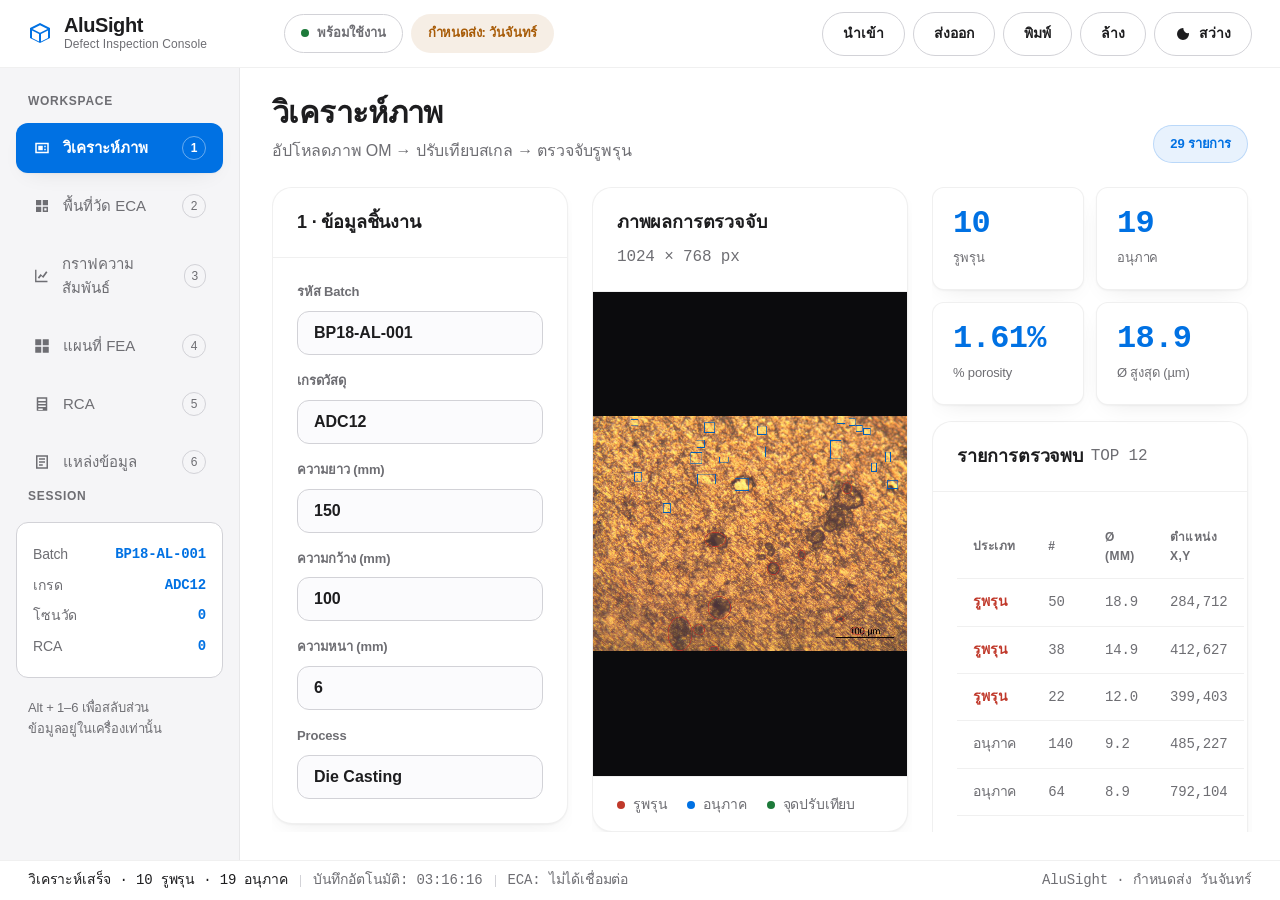
==== commit 88946d8a: "Restore original light rounded AluSight skin on the console layout" ====
--- a/index.html
+++ b/index.html
@@ -1,5 +1,5 @@
 <!DOCTYPE html>
-<html lang="th" class="dark">
+<html lang="th">
 <head>
 <meta charset="utf-8">
 <meta name="viewport" content="width=device-width, initial-scale=1">
@@ -27,9 +27,9 @@
     <button class="tbtn" id="exportJson" type="button" title="ส่งออก JSON">ส่งออก</button>
     <button class="tbtn" id="printBtn" type="button" title="พิมพ์รายงาน">พิมพ์</button>
     <button class="tbtn" id="resetBtn" type="button" title="ล้างข้อมูล">ล้าง</button>
-    <button class="tbtn theme" id="themeToggle" type="button" role="switch" aria-checked="true" aria-label="สลับโหมดมืด">
+    <button class="tbtn theme" id="themeToggle" type="button" role="switch" aria-checked="false" aria-label="สลับโหมดมืด">
       <svg viewBox="0 0 24 24" width="16" height="16" aria-hidden="true"><path fill="currentColor" d="M12 3a9 9 0 1 0 9 9c0-.5-.04-1-.12-1.47A7 7 0 0 1 12.47 3.12C12.3 3.04 12.15 3 12 3Z"/></svg>
-      <span id="themeLabel">มืด</span>
+      <span id="themeLabel">สว่าง</span>
     </button>
   </div>
 </header>
--- a/styles.css
+++ b/styles.css
@@ -1,24 +1,25 @@
-/* ============ AluSight — console design system ============ */
+/* ============ AluSight — original design language, console layout ============ */
 :root{
-  --bg:#f4f6f9;
-  --surface:#e9eef4;
+  --bg:#ffffff;
+  --surface:#f5f5f7;
   --surface-2:#ffffff;
-  --surface-3:#f7f9fb;
-  --text:#14202e;
-  --muted:#5b6b7d;
-  --accent:#126287;
-  --accent-2:#0e4d69;
-  --accent-soft:rgba(18,98,135,.10);
-  --accent-line:rgba(18,98,135,.30);
-  --border:#c9d5e2;
-  --line-soft:rgba(20,32,46,.08);
-  --green:#12704f;
-  --red:#b83227;
+  --surface-3:#fbfbfd;
+  --text:#1d1d1f;
+  --muted:#6e6e73;
+  --accent:#0071e3;
+  --accent-2:#005bb8;
+  --accent-soft:rgba(0,113,227,.09);
+  --accent-line:rgba(0,113,227,.20);
+  --border:#d2d2d7;
+  --line-soft:rgba(0,0,0,.06);
+  --green:#1d7a3a;
+  --red:#c0392b;
   --orange:#a85c08;
   --canvas:#0b0b0d;
-  --radius:8px;
-  --maxw:1600px;
-  --shadow:0 1px 2px rgba(20,32,46,.06);
+  --radius:20px;
+  --radius-sm:12px;
+  --maxw:1440px;
+  --shadow:0 1px 2px rgba(0,0,0,.04),0 8px 24px -12px rgba(0,0,0,.12);
 }
 .dark{
   --bg:#0b1118;
@@ -37,15 +38,16 @@
   --red:#f85149;
   --orange:#d29922;
   --canvas:#070a0e;
-  --radius:8px;
-  --maxw:1600px;
-  --shadow:0 1px 2px rgba(0,0,0,.28);
+  --radius:20px;
+  --radius-sm:12px;
+  --maxw:1440px;
+  --shadow:0 1px 2px rgba(0,0,0,.24),0 8px 24px -12px rgba(0,0,0,.32);
 }
 
 *{box-sizing:border-box}
 html{scroll-behavior:smooth;-webkit-text-size-adjust:100%}
-body{margin:0;font-family:-apple-system,BlinkMacSystemFont,"Segoe UI",Roboto,"Helvetica Neue","Noto Sans Thai",Arial,sans-serif;font-size:16px;line-height:1.5;color:var(--text);background:var(--bg);-webkit-font-smoothing:antialiased}
-.mono,output,.kpi .n,table.data td{font-family:ui-monospace,SFMono-Regular,Consolas,"Liberation Mono",monospace;font-variant-numeric:tabular-nums}
+body{margin:0;font-family:-apple-system,BlinkMacSystemFont,"SF Pro Display","Segoe UI",Roboto,"Helvetica Neue","Noto Sans Thai",Arial,sans-serif;font-size:16px;line-height:1.6;color:var(--text);background:var(--bg);-webkit-font-smoothing:antialiased;letter-spacing:-.01em}
+.mono,output,.kpi .n,.kv b,table.data td{font-family:ui-monospace,SFMono-Regular,Consolas,"Liberation Mono",monospace;font-variant-numeric:tabular-nums}
 svg{max-width:100%;display:block}
 a{color:var(--accent);text-decoration:none}
 a:hover{text-decoration:underline}
@@ -54,123 +56,125 @@
 button:focus:not(:focus-visible){outline:2px solid transparent}
 .sr-only{position:absolute;width:1px;height:1px;padding:0;margin:-1px;overflow:hidden;clip:rect(0,0,0,0);white-space:nowrap;border:0}
 .skip{position:absolute;left:-9999px;top:8px}
-.skip:focus{left:8px;z-index:100;background:var(--surface-2);padding:12px 16px;border-radius:4px}
+.skip:focus{left:8px;z-index:100;background:var(--surface-2);padding:12px 16px;border-radius:var(--radius-sm)}
 .spacer{flex:1}
 .muted{color:var(--muted)}
-.mt{margin-top:12px}
-.hint{font-size:13px;color:var(--muted);margin:8px 0 0;line-height:1.5}
+.mt{margin-top:16px}
+.hint{font-size:14px;color:var(--muted);margin:8px 0 0;line-height:1.5}
 .defect-text{color:var(--red);font-weight:700}
 .normal-text{color:var(--green);font-weight:700}
 
-/* app bar */
-.appbar{height:56px;display:flex;align-items:center;gap:12px;padding:0 20px;background:var(--surface-2);border-bottom:1px solid var(--border);position:sticky;top:0;z-index:40}
-.brand{display:flex;align-items:center;gap:12px;min-width:224px}
+/* top bar — original rounded pills */
+.appbar{height:68px;display:flex;align-items:center;gap:16px;padding:0 28px;background:rgba(255,255,255,.80);border-bottom:1px solid var(--line-soft);position:sticky;top:0;z-index:40;backdrop-filter:saturate(180%) blur(20px)}
+.dark .appbar{background:rgba(22,33,46,.86)}
+.brand{display:flex;align-items:center;gap:12px;min-width:240px}
 .brand .mark{color:var(--accent)}
-.brand b{display:block;font-size:16px;line-height:1.1;letter-spacing:-.01em}
-.brand small{display:block;font-size:12px;color:var(--muted);line-height:1.3}
+.brand b{display:block;font-size:20px;line-height:1.1;font-weight:800;letter-spacing:-.02em}
+.brand small{display:block;font-size:12px;color:var(--muted);line-height:1.4;letter-spacing:.01em}
 .appbar-meta{display:flex;gap:8px;align-items:center}
-.pill{display:inline-flex;align-items:center;gap:8px;font-size:13px;padding:4px 12px;border:1px solid var(--border);border-radius:4px;color:var(--muted)}
-.pill.deadline{color:var(--orange)}
+.pill{display:inline-flex;align-items:center;gap:8px;font-size:13px;font-weight:600;padding:8px 16px;border:1px solid var(--border);border-radius:1000px;color:var(--muted);background:var(--surface-2)}
+.pill.deadline{color:var(--orange);border-color:transparent;background:rgba(168,92,8,.10)}
 .pdot{width:8px;height:8px;border-radius:100%;background:var(--muted)}
 .pdot.ok{background:var(--green)}
 .appbar-actions{display:flex;align-items:center;gap:8px;margin-left:auto}
-.tbtn{min-height:44px;padding:0 12px;border:1px solid var(--border);border-radius:4px;background:var(--surface);color:var(--text);font-size:14px;cursor:pointer;display:inline-flex;align-items:center;justify-content:center;gap:8px}
-.tbtn:hover{border-color:var(--accent);color:var(--accent)}
+.tbtn{min-height:44px;padding:8px 20px;border:1px solid var(--border);border-radius:1000px;background:var(--surface-2);color:var(--text);font-size:14px;font-weight:600;cursor:pointer;display:inline-flex;align-items:center;justify-content:center;gap:8px;transition:.15s}
+.tbtn:hover{border-color:var(--accent);color:var(--accent);background:var(--accent-soft)}
 .tbtn.wide{width:100%}
-.tbtn.theme{min-width:88px}
-.pbtn{width:100%;min-height:44px;border:1px solid var(--accent);border-radius:4px;background:var(--accent);color:#ffffff;font-size:14px;font-weight:700;cursor:pointer}
+.tbtn.theme{min-width:96px}
+.pbtn{width:100%;min-height:48px;border:1px solid var(--accent);border-radius:1000px;background:var(--accent);color:#ffffff;font-size:15px;font-weight:700;cursor:pointer;transition:.15s}
 .pbtn:hover{background:var(--accent-2)}
 
 /* shell */
-.shell{display:grid;grid-template-columns:224px minmax(0,1fr);height:calc(100vh - 96px)}
-.sidebar{border-right:1px solid var(--border);background:var(--surface);padding:16px 12px;overflow-y:auto}
-.side-label{font-size:12px;font-weight:700;letter-spacing:.08em;color:var(--muted);margin:0 0 12px 12px}
-.navlist{display:flex;flex-direction:column;gap:4px}
-.navitem{display:flex;align-items:center;gap:12px;width:100%;min-height:44px;padding:8px 12px;border:1px solid transparent;border-radius:4px;background:transparent;color:var(--muted);font-size:14px;text-align:left;cursor:pointer}
+.shell{display:grid;grid-template-columns:240px minmax(0,1fr);height:calc(100vh - 108px)}
+.sidebar{border-right:1px solid var(--line-soft);background:var(--surface);padding:24px 16px;overflow-y:auto}
+.side-label{font-size:12px;font-weight:700;letter-spacing:.06em;text-transform:uppercase;color:var(--muted);margin:0 0 12px 12px}
+.navlist{display:flex;flex-direction:column;gap:8px}
+.navitem{display:flex;align-items:center;gap:12px;width:100%;min-height:48px;padding:12px 16px;border:1px solid transparent;border-radius:var(--radius-sm);background:transparent;color:var(--muted);font-size:15px;text-align:left;cursor:pointer;transition:.15s}
 .navitem:hover{background:var(--surface-2);color:var(--text)}
-.navitem.active{background:var(--accent-soft);border-color:var(--accent-line);color:var(--accent);font-weight:700}
-.navitem kbd{margin-left:auto;font-size:12px;font-family:inherit;color:var(--muted);border:1px solid var(--border);border-radius:4px;width:20px;height:20px;display:inline-flex;align-items:center;justify-content:center}
-.side-card{border:1px solid var(--border);border-radius:8px;padding:12px;background:var(--surface-2);margin-top:8px}
-.kv{display:flex;justify-content:space-between;gap:8px;font-size:13px;padding:4px 0}
+.navitem.active{background:var(--accent);color:#ffffff;font-weight:700;box-shadow:var(--shadow)}
+.navitem.active kbd{border-color:rgba(255,255,255,.40);color:#ffffff}
+.navitem kbd{margin-left:auto;font-size:12px;font-family:inherit;color:var(--muted);border:1px solid var(--border);border-radius:1000px;width:24px;height:24px;display:inline-flex;align-items:center;justify-content:center}
+.side-card{border:1px solid var(--border);border-radius:var(--radius-sm);padding:16px;background:var(--surface-2);margin-top:16px}
+.kv{display:flex;justify-content:space-between;gap:8px;font-size:14px;padding:4px 0}
 .kv span{color:var(--muted)}
-.kv b{color:var(--accent);font-family:ui-monospace,Consolas,monospace;font-variant-numeric:tabular-nums}
-.side-note{font-size:13px;color:var(--muted);margin:16px 0 0;padding:0 12px;line-height:1.5}
+.kv b{color:var(--accent);font-weight:700}
+.side-note{font-size:13px;color:var(--muted);margin:20px 0 0;padding:0 12px;line-height:1.6}
 
 /* workspace */
-.workspace{padding:20px 24px;overflow:hidden;background:var(--bg)}
+.workspace{padding:28px 32px;overflow:hidden;background:var(--bg)}
 .view{display:flex;flex-direction:column;height:100%}
 .view[hidden]{display:none}
-.view-head{display:flex;align-items:flex-end;gap:16px;margin-bottom:16px}
-.view-head h2{font-size:20px;line-height:1.2;margin:0 0 4px;letter-spacing:-.01em}
-.view-head p{font-size:14px;color:var(--muted);margin:0}
+.view-head{display:flex;align-items:flex-end;gap:16px;margin-bottom:24px}
+.view-head h2{font-size:clamp(26px,2.4vw,36px);line-height:1.1;margin:0 0 8px;font-weight:800;letter-spacing:-.02em}
+.view-head p{font-size:16px;color:var(--muted);margin:0}
 .view-head .badge{margin-left:auto}
-.badge{font-size:13px;font-weight:700;color:var(--accent);background:var(--accent-soft);border:1px solid var(--accent-line);padding:4px 12px;border-radius:4px;white-space:nowrap}
-.work-grid{display:grid;grid-template-columns:288px minmax(320px,1fr) 320px;gap:12px;align-items:stretch;flex:1;min-height:0}
+.badge{font-size:13px;font-weight:700;color:var(--accent);background:var(--accent-soft);border:1px solid var(--accent-line);padding:8px 16px;border-radius:1000px;white-space:nowrap}
+.work-grid{display:grid;grid-template-columns:300px minmax(320px,1fr) 320px;gap:20px;align-items:stretch;flex:1;min-height:0}
 .work-grid.two{grid-template-columns:1fr 1fr}
 .col{min-width:0;height:100%;min-height:0;overflow-y:auto;padding-right:4px}
 .col::-webkit-scrollbar{width:8px}
-.col::-webkit-scrollbar-thumb{background:var(--border);border-radius:4px}
-.panel{background:var(--surface-2);border:1px solid var(--border);border-radius:var(--radius);overflow:hidden;box-shadow:var(--shadow)}
+.col::-webkit-scrollbar-thumb{background:var(--border);border-radius:1000px}
+.panel{background:var(--surface-2);border:1px solid var(--line-soft);border-radius:var(--radius);overflow:hidden;box-shadow:var(--shadow)}
 .panel.grow{height:100%;flex:1;min-height:0;display:flex;flex-direction:column}
 .panel-h .mono:empty{display:none}
-.panel-h{display:flex;align-items:center;gap:8px;flex-wrap:wrap;padding:12px 16px;border-bottom:1px solid var(--border)}
-.panel-h h3{font-size:14px;margin:0;letter-spacing:.01em}
+.panel-h{display:flex;align-items:center;gap:8px;flex-wrap:wrap;padding:20px 24px;border-bottom:1px solid var(--line-soft)}
+.panel-h h3{font-size:18px;margin:0;font-weight:700;letter-spacing:-.01em}
 .panel-h.tools .tbtn{min-height:44px}
-.panel-b{padding:16px}
-.form-grid-one{display:grid;gap:12px}
+.panel-b{padding:24px}
+.form-grid-one{display:grid;gap:16px}
 .field{display:block;font-size:14px;font-weight:600;color:var(--muted);position:relative}
-.field>span{display:block;margin-bottom:4px;font-size:13px}
-.field input[type=text],.field input[type=number]{width:100%;height:44px;padding:0 12px;border:1px solid var(--border);border-radius:4px;background:var(--surface-3);color:var(--text);font-size:14px}
+.field>span{display:block;margin-bottom:8px;font-size:13px}
+.field input[type=text],.field input[type=number]{width:100%;height:44px;padding:0 16px;border:1px solid var(--border);border-radius:var(--radius-sm);background:var(--surface-3);color:var(--text);font-size:16px}
 .field input[type=range]{width:100%;height:24px;accent-color:var(--accent)}
 .field output{float:right;color:var(--text);font-weight:700;font-size:13px}
-.drop{min-height:120px;display:flex;flex-direction:column;align-items:center;justify-content:center;gap:8px;border:1px dashed var(--border);border-radius:8px;background:var(--surface-3);padding:16px;text-align:center;cursor:pointer;color:var(--muted)}
-.drop:hover,.drop.over{border-color:var(--accent);color:var(--accent)}
-.drop-t{font-size:14px;font-weight:700;color:var(--text)}
-.drop-s{font-size:13px}
-.samples{display:flex;gap:8px;flex-wrap:wrap;margin:12px 0}
-.sample{min-height:44px;padding:0 12px;border:1px solid var(--border);border-radius:4px;background:var(--surface);color:var(--text);font-size:14px;cursor:pointer}
+.drop{min-height:132px;display:flex;flex-direction:column;align-items:center;justify-content:center;gap:8px;border:2px dashed var(--border);border-radius:var(--radius-sm);background:var(--surface);padding:20px;text-align:center;cursor:pointer;color:var(--muted)}
+.drop:hover,.drop.over{border-color:var(--accent);color:var(--accent);background:var(--accent-soft)}
+.drop-t{font-size:16px;font-weight:600;color:var(--text)}
+.drop-s{font-size:14px}
+.samples{display:flex;gap:8px;flex-wrap:wrap;margin:16px 0}
+.sample{min-height:44px;padding:8px 16px;border:1px solid var(--border);border-radius:1000px;background:var(--surface-2);color:var(--text);font-size:14px;font-weight:600;cursor:pointer}
 .sample:hover{border-color:var(--accent);color:var(--accent)}
 .canvas-wrap{position:relative;background:var(--canvas);flex:1;min-height:0;overflow:hidden}
 .canvas-wrap canvas{width:100%;height:100%;object-fit:contain;display:block}
 .canvas-wrap.calibrating canvas{cursor:crosshair}
-.empty{position:absolute;inset:0;display:flex;align-items:center;justify-content:center;color:var(--muted);font-size:14px;text-align:center;padding:16px}
-.legend{display:flex;gap:16px;flex-wrap:wrap;padding:12px 16px;border-top:1px solid var(--border);font-size:13px;color:var(--muted)}
-.swatch{display:inline-block;width:8px;height:8px;border-radius:2px;margin-right:4px;vertical-align:0}
+.empty{position:absolute;inset:0;display:flex;align-items:center;justify-content:center;color:var(--muted);font-size:15px;text-align:center;padding:24px}
+.legend{display:flex;gap:20px;flex-wrap:wrap;padding:16px 24px;border-top:1px solid var(--line-soft);font-size:14px;color:var(--muted)}
+.swatch{display:inline-block;width:8px;height:8px;border-radius:100%;margin-right:8px;vertical-align:0}
 .swatch.pore{background:var(--red)}
-.swatch.incl{background:var(--accent-2)}
+.swatch.incl{background:var(--accent)}
 .swatch.cal{background:var(--green)}
 .swatch.defect{background:var(--red)}
 .swatch.normal{background:var(--green)}
 .swatch.trend{background:var(--accent)}
-.kpis{display:grid;grid-template-columns:repeat(2,1fr);gap:8px}
+.kpis{display:grid;grid-template-columns:repeat(2,1fr);gap:12px}
 .kpis.one{grid-template-columns:1fr}
-.kpi{background:var(--surface-2);border:1px solid var(--border);border-radius:8px;padding:12px}
-.kpi .n{display:block;font-size:24px;font-weight:800;line-height:1;color:var(--accent)}
-.kpi .l{display:block;font-size:12px;color:var(--muted);margin-top:4px}
+.kpi{background:var(--surface-2);border:1px solid var(--line-soft);border-radius:var(--radius-sm);padding:20px;box-shadow:var(--shadow)}
+.kpi .n{display:block;font-size:32px;font-weight:800;line-height:1;color:var(--accent);letter-spacing:-.02em}
+.kpi .l{display:block;font-size:13px;color:var(--muted);margin-top:8px}
 .table-scroll{overflow-x:auto}
-table.data{width:100%;border-collapse:collapse;font-size:13px}
-table.data th,table.data td{padding:8px 12px;text-align:left;border-bottom:1px solid var(--border)}
+table.data{width:100%;border-collapse:collapse;font-size:14px}
+table.data th,table.data td{padding:12px 16px;text-align:left;border-bottom:1px solid var(--line-soft)}
 table.data th{font-size:12px;font-weight:700;color:var(--muted);text-transform:uppercase;letter-spacing:.04em}
 table.data tr:last-child td{border-bottom:0}
-table.data input{width:88px;height:40px;padding:0 8px;border:1px solid var(--border);border-radius:4px;background:var(--surface-3);color:var(--text);font-size:14px}
-table.data select{height:40px;padding:0 8px;border:1px solid var(--border);border-radius:4px;background:var(--surface-3);color:var(--text);font-size:14px}
-.icon-btn{width:40px;height:40px;border-radius:4px;border:1px solid var(--border);background:var(--surface);color:var(--red);cursor:pointer;font-size:18px;line-height:1}
-.refs{margin:0;padding-left:20px;display:flex;flex-direction:column;gap:8px;font-size:14px}
+table.data input{width:88px;height:40px;padding:0 8px;border:1px solid var(--border);border-radius:8px;background:var(--surface-3);color:var(--text);font-size:14px}
+table.data select{height:40px;padding:0 8px;border:1px solid var(--border);border-radius:8px;background:var(--surface-3);color:var(--text);font-size:14px}
+.icon-btn{width:40px;height:40px;border-radius:8px;border:1px solid var(--border);background:var(--surface-2);color:var(--red);cursor:pointer;font-size:18px;line-height:1}
+.refs{margin:0;padding-left:20px;display:flex;flex-direction:column;gap:12px;font-size:15px}
 .refs li{padding-left:4px}
-.scale-bar{display:flex;align-items:center;gap:12px;margin-top:12px;font-size:13px;color:var(--muted)}
-.scale-bar .gradient{flex:1;height:12px;border-radius:4px;background:linear-gradient(90deg,var(--surface),var(--accent))}
+.scale-bar{display:flex;align-items:center;gap:12px;margin-top:16px;font-size:14px;color:var(--muted)}
+.scale-bar .gradient{flex:1;height:12px;border-radius:1000px;background:linear-gradient(90deg,var(--surface),var(--accent))}
 
 /* status bar */
-.statusbar{height:40px;display:flex;align-items:center;gap:12px;padding:0 20px;background:var(--surface);border-top:1px solid var(--border);font-size:14px;color:var(--text)}
+.statusbar{height:40px;display:flex;align-items:center;gap:12px;padding:0 28px;background:var(--surface-2);border-top:1px solid var(--line-soft);font-size:14px;color:var(--text)}
 .statusbar .sep{width:1px;height:12px;background:var(--border)}
 
-@media (max-width:1200px){.work-grid{grid-template-columns:256px minmax(320px,1fr)}.work-grid>.col:last-child{grid-column:1/-1}.kpis{grid-template-columns:repeat(4,1fr)}}
-@media (max-width:900px){.shell{grid-template-columns:1fr;height:auto}.sidebar{border-right:0;border-bottom:1px solid var(--border)}.navlist{flex-direction:row;flex-wrap:wrap}.navitem{width:auto}.side-card,.side-note,.side-label{display:none}.work-grid,.work-grid.two{grid-template-columns:1fr}.statusbar{flex-wrap:wrap;height:auto;padding:8px 12px}.appbar-meta{display:none}}
+@media (max-width:1200px){.work-grid{grid-template-columns:272px minmax(320px,1fr)}.work-grid>.col:last-child{grid-column:1/-1}.kpis{grid-template-columns:repeat(4,1fr)}}
+@media (max-width:900px){.shell{grid-template-columns:1fr;height:auto}.sidebar{border-right:0;border-bottom:1px solid var(--line-soft)}.navlist{flex-direction:row;flex-wrap:wrap}.navitem{width:auto}.side-card,.side-note,.side-label{display:none}.work-grid,.work-grid.two{grid-template-columns:1fr}.statusbar{flex-wrap:wrap;height:auto;padding:12px 16px}.appbar-meta{display:none}.appbar{padding:0 16px}.workspace{padding:20px 16px}}
 @media (prefers-reduced-motion:reduce){html{scroll-behavior:auto}*{transition:none!important;animation:none!important}}
 @media print{
-  .appbar,.sidebar,.statusbar,.skip,.tbtn,.pbtn,.drop,.samples,.hint,.tools,.panel-h.tools{display:none!important}
-  html.dark{--bg:#ffffff;--surface:#f2f5f9;--surface-2:#ffffff;--surface-3:#ffffff;--text:#14202e;--muted:#5b6b7d;--border:#c9d5e2;--accent:#126287;--canvas:#ffffff}
-  body{background:#ffffff;color:#14202e}
+  .appbar,.sidebar,.statusbar,.skip,.tbtn,.pbtn,.drop,.samples,.hint,.tools{display:none!important}
+  html{--bg:#ffffff;--surface:#f5f5f7;--surface-2:#ffffff;--surface-3:#ffffff;--text:#1d1d1f;--muted:#6e6e73;--border:#d2d2d7;--accent:#0071e3;--canvas:#ffffff}
+  body{background:#ffffff;color:#1d1d1f}
   .shell{display:block;height:auto}
   .workspace{padding:0;overflow:visible}
   .view[hidden]{display:block!important}
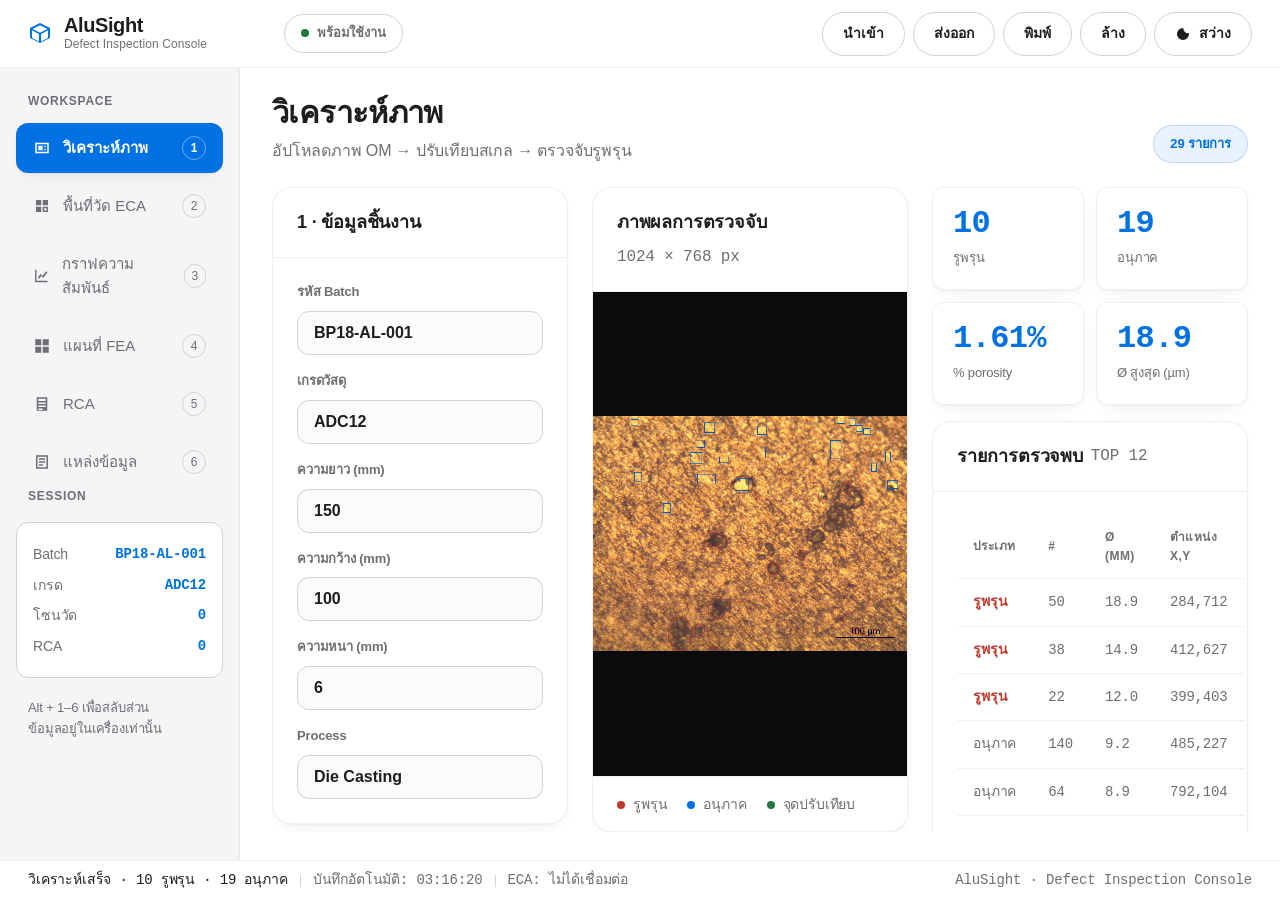
==== commit 0224ad1c: "Remove deadline label from header and status bar" ====
--- a/index.html
+++ b/index.html
@@ -19,7 +19,6 @@
   </div>
   <div class="appbar-meta">
     <span class="pill"><i class="pdot ok" aria-hidden="true"></i>พร้อมใช้งาน</span>
-    <span class="pill deadline">กำหนดส่ง: วันจันทร์</span>
   </div>
   <div class="appbar-actions">
     <button class="tbtn" id="importBtn" type="button" title="นำเข้า session">นำเข้า</button>
@@ -262,7 +261,7 @@
   <span class="sep" aria-hidden="true"></span>
   <span class="mono muted" id="serialStatus2">ECA: ไม่ได้เชื่อมต่อ</span>
   <span class="spacer"></span>
-  <span class="mono muted">AluSight · กำหนดส่ง วันจันทร์</span>
+  <span class="mono muted">AluSight · Defect Inspection Console</span>
 </footer>
 
 <script src="samples.js"></script>
--- a/styles.css
+++ b/styles.css
@@ -73,7 +73,6 @@
 .brand small{display:block;font-size:12px;color:var(--muted);line-height:1.4;letter-spacing:.01em}
 .appbar-meta{display:flex;gap:8px;align-items:center}
 .pill{display:inline-flex;align-items:center;gap:8px;font-size:13px;font-weight:600;padding:8px 16px;border:1px solid var(--border);border-radius:1000px;color:var(--muted);background:var(--surface-2)}
-.pill.deadline{color:var(--orange);border-color:transparent;background:rgba(168,92,8,.10)}
 .pdot{width:8px;height:8px;border-radius:100%;background:var(--muted)}
 .pdot.ok{background:var(--green)}
 .appbar-actions{display:flex;align-items:center;gap:8px;margin-left:auto}
